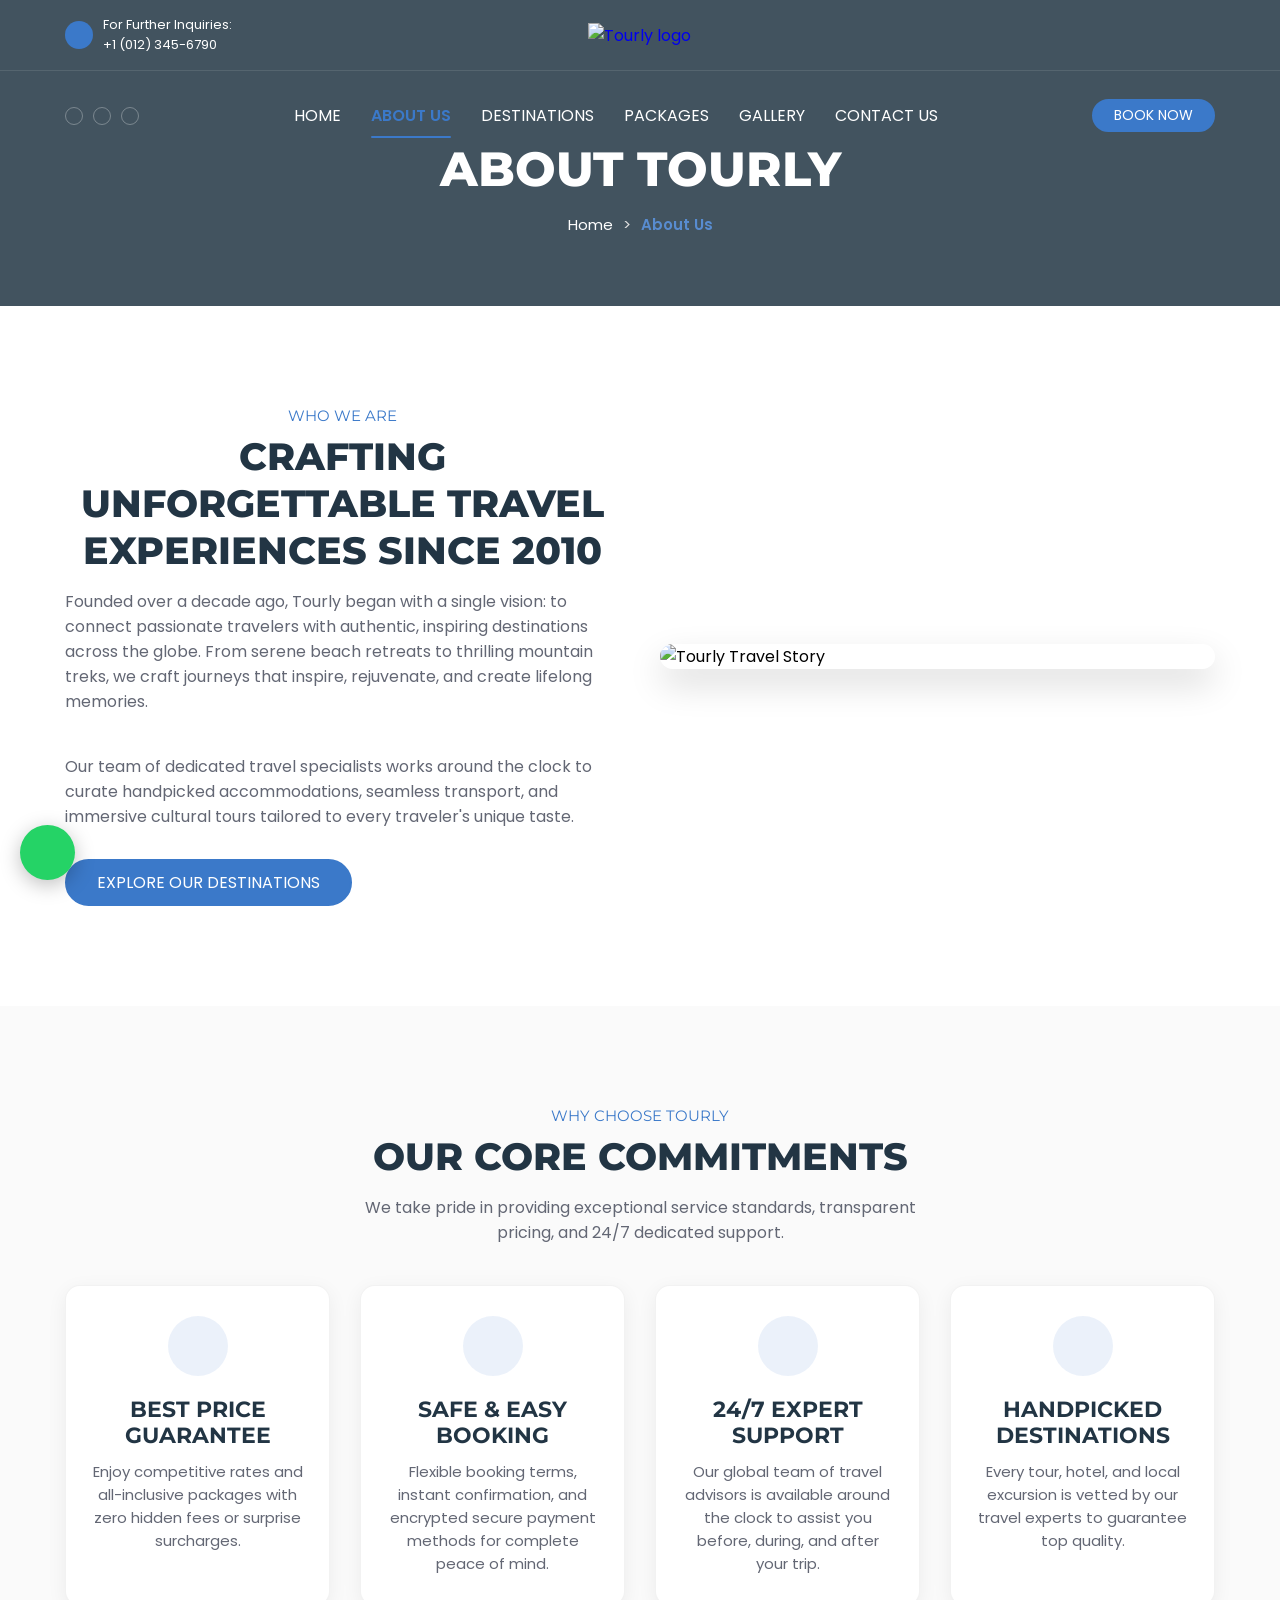
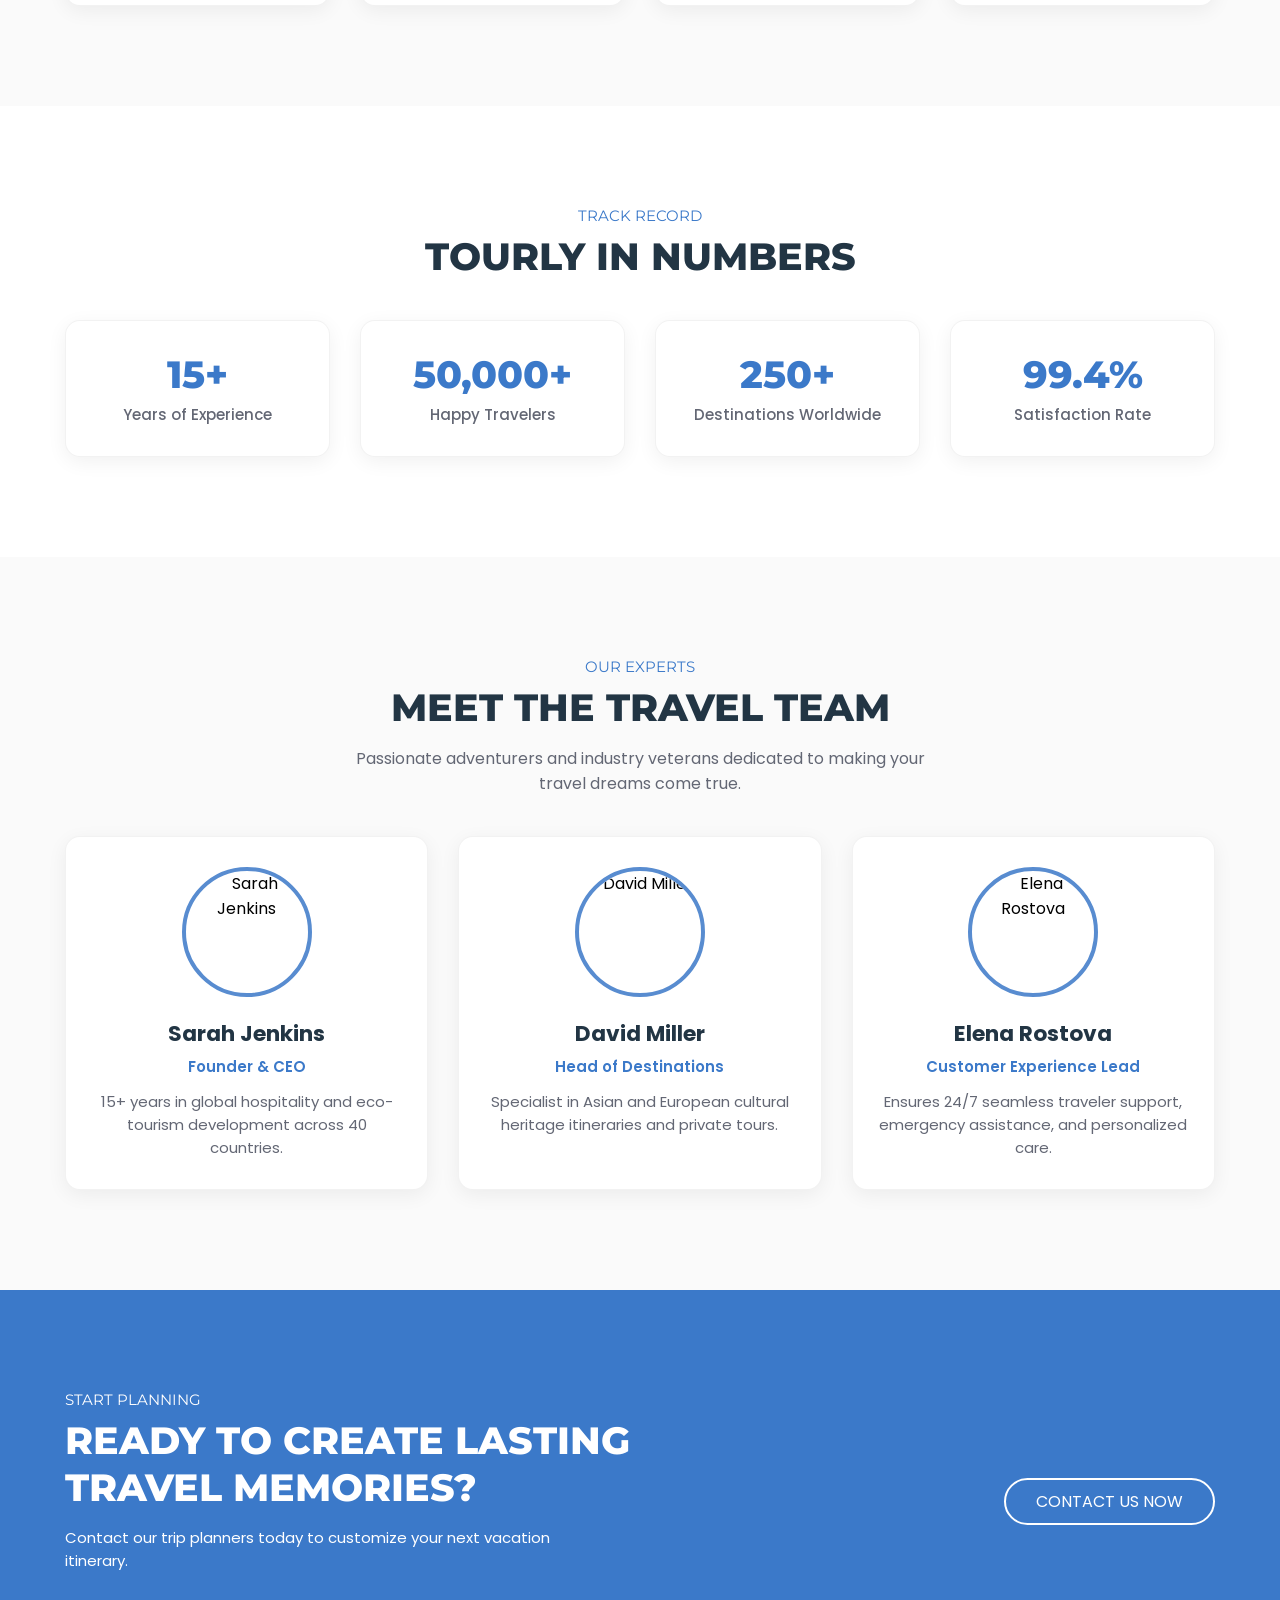
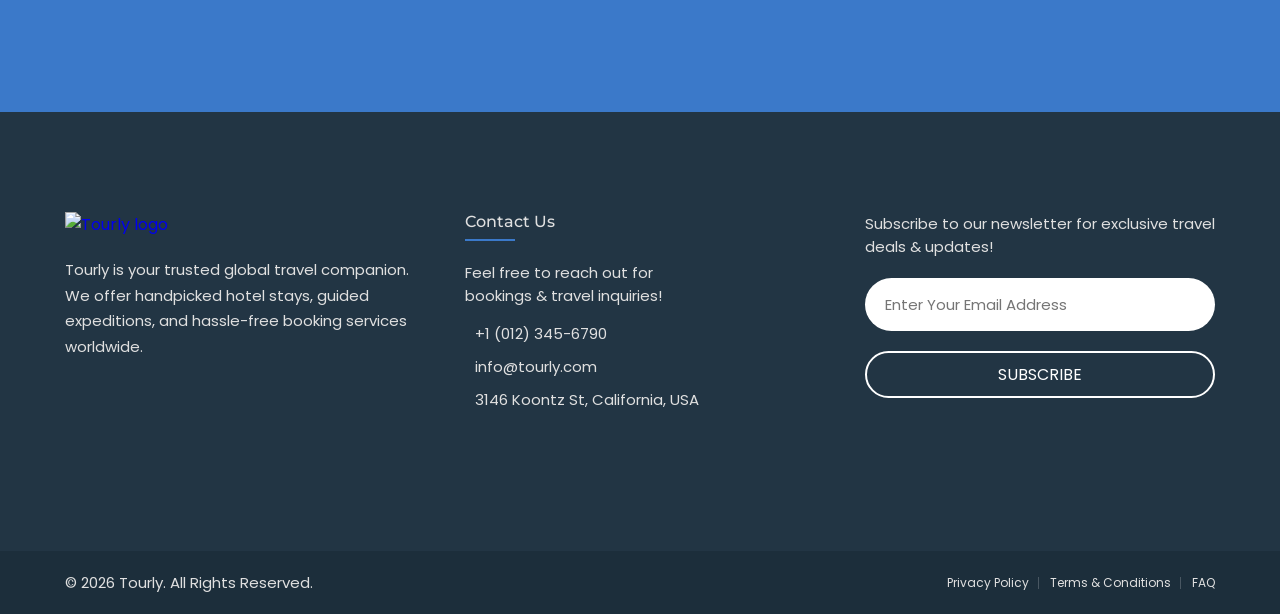
==== about.html @ 23c63a83 "Production ready Tourly web app with Indian spiritual destinations, WhatsApp inquiry routing, and re" ====
<!DOCTYPE html>
<html lang="en">

<head>
  <meta charset="UTF-8">
  <meta http-equiv="X-UA-Compatible" content="IE=edge">
  <meta name="viewport" content="width=device-width, initial-scale=1.0">
  <title>About Us - Tourly Travel Agency</title>
  <meta name="description" content="Learn about Tourly's mission, expert travel planners, and our commitment to creating memorable journey experiences worldwide.">

  <!-- Favicon -->
  <link rel="shortcut icon" href="./favicon.svg" type="image/svg+xml">

  <!-- Custom CSS -->
  <link rel="stylesheet" href="./assets/css/style.css">

  <!-- Google Fonts -->
  <link rel="preconnect" href="https://fonts.googleapis.com">
  <link rel="preconnect" href="https://fonts.gstatic.com" crossorigin>
  <link href="https://fonts.googleapis.com/css2?family=Montserrat:wght@500;600;700;800&family=Poppins:wght@400;500;600;700&display=swap" rel="stylesheet">
</head>

<body id="top">

  <!-- 
    - #HEADER
  -->
  <header class="header active" data-header>

    <div class="overlay" data-overlay></div>

    <div class="header-top">
      <div class="container">

        <a href="tel:+10123456790" class="helpline-box">
          <div class="icon-box">
            <ion-icon name="call-outline"></ion-icon>
          </div>
          <div class="wrapper">
            <p class="helpline-title">For Further Inquiries:</p>
            <p class="helpline-number">+1 (012) 345-6790</p>
          </div>
        </a>

        <a href="index.html" class="logo">
          <img src="./assets/images/logo.svg" alt="Tourly logo">
        </a>

        <div class="header-btn-group">
          <button class="search-btn" aria-label="Search Destinations">
            <ion-icon name="search-outline"></ion-icon>
          </button>

          <button class="nav-open-btn" aria-label="Open Navigation Menu" data-nav-open-btn>
            <ion-icon name="menu-outline"></ion-icon>
          </button>
        </div>

      </div>
    </div>

    <div class="header-bottom">
      <div class="container">

        <ul class="social-list">
          <li>
            <a href="https://facebook.com" target="_blank" rel="noopener" class="social-link" aria-label="Facebook">
              <ion-icon name="logo-facebook"></ion-icon>
            </a>
          </li>
          <li>
            <a href="https://twitter.com" target="_blank" rel="noopener" class="social-link" aria-label="Twitter">
              <ion-icon name="logo-twitter"></ion-icon>
            </a>
          </li>
          <li>
            <a href="https://youtube.com" target="_blank" rel="noopener" class="social-link" aria-label="YouTube">
              <ion-icon name="logo-youtube"></ion-icon>
            </a>
          </li>
        </ul>

        <nav class="navbar" data-navbar>

          <div class="navbar-top">
            <a href="index.html" class="logo">
              <img src="./assets/images/logo-blue.svg" alt="Tourly logo">
            </a>

            <button class="nav-close-btn" aria-label="Close Navigation Menu" data-nav-close-btn>
              <ion-icon name="close-outline"></ion-icon>
            </button>
          </div>

          <ul class="navbar-list">
            <li>
              <a href="index.html" class="navbar-link" data-nav-link>Home</a>
            </li>
            <li>
              <a href="about.html" class="navbar-link active" data-nav-link>About Us</a>
            </li>
            <li>
              <a href="destinations.html" class="navbar-link" data-nav-link>Destinations</a>
            </li>
            <li>
              <a href="packages.html" class="navbar-link" data-nav-link>Packages</a>
            </li>
            <li>
              <a href="gallery.html" class="navbar-link" data-nav-link>Gallery</a>
            </li>
            <li>
              <a href="contact.html" class="navbar-link" data-nav-link>Contact Us</a>
            </li>
          </ul>

        </nav>

        <a href="packages.html" class="btn btn-primary">Book Now</a>

      </div>
    </div>

  </header>

  <main>
    <article>

      <!-- 
        - #PAGE HERO
      -->
      <section class="page-hero">
        <div class="container">
          <h1 class="h1 hero-title">About Tourly</h1>
          <ul class="breadcrumb-list">
            <li><a href="index.html" class="breadcrumb-link">Home</a></li>
            <li>&gt;</li>
            <li class="breadcrumb-item active">About Us</li>
          </ul>
        </div>
      </section>

      <!-- 
        - #OUR STORY & VISION
      -->
      <section class="popular" style="padding-block: var(--section-padding);">
        <div class="container">
          <div style="display: grid; grid-template-columns: repeat(auto-fit, minmax(300px, 1fr)); gap: 40px; align-items: center;">
            <div>
              <p class="section-subtitle">Who We Are</p>
              <h2 class="h2 section-title">Crafting Unforgettable Travel Experiences Since 2010</h2>
              <p class="section-text" style="text-align: left; margin-inline: 0;">
                Founded over a decade ago, Tourly began with a single vision: to connect passionate travelers with authentic, inspiring destinations across the globe. From serene beach retreats to thrilling mountain treks, we craft journeys that inspire, rejuvenate, and create lifelong memories.
              </p>
              <p class="section-text" style="text-align: left; margin-inline: 0; margin-bottom: 30px;">
                Our team of dedicated travel specialists works around the clock to curate handpicked accommodations, seamless transport, and immersive cultural tours tailored to every traveler's unique taste.
              </p>
              <a href="destinations.html" class="btn btn-primary">Explore Our Destinations</a>
            </div>
            <div>
              <figure style="border-radius: var(--radius-25); overflow: hidden; box-shadow: 0 15px 35px hsla(0,0%,0%,0.15);">
                <img src="./assets/images/popular-1.jpg" alt="Tourly Travel Story" style="width:100%; height:100%; object-fit:cover;">
              </figure>
            </div>
          </div>
        </div>
      </section>

      <!-- 
        - #CORE VALUES / WHY CHOOSE US
      -->
      <section style="background: var(--cultured); padding-block: var(--section-padding);">
        <div class="container">
          <p class="section-subtitle" style="text-align: center;">Why Choose Tourly</p>
          <h2 class="h2 section-title" style="text-align: center;">Our Core Commitments</h2>
          <p class="section-text" style="text-align: center;">
            We take pride in providing exceptional service standards, transparent pricing, and 24/7 dedicated support.
          </p>

          <div class="values-grid">

            <div class="value-card">
              <div class="card-icon">
                <ion-icon name="pricetag-outline"></ion-icon>
              </div>
              <h3 class="h3 card-title" style="margin-bottom: 12px;">Best Price Guarantee</h3>
              <p class="card-text">
                Enjoy competitive rates and all-inclusive packages with zero hidden fees or surprise surcharges.
              </p>
            </div>

            <div class="value-card">
              <div class="card-icon">
                <ion-icon name="shield-checkmark-outline"></ion-icon>
              </div>
              <h3 class="h3 card-title" style="margin-bottom: 12px;">Safe & Easy Booking</h3>
              <p class="card-text">
                Flexible booking terms, instant confirmation, and encrypted secure payment methods for complete peace of mind.
              </p>
            </div>

            <div class="value-card">
              <div class="card-icon">
                <ion-icon name="headset-outline"></ion-icon>
              </div>
              <h3 class="h3 card-title" style="margin-bottom: 12px;">24/7 Expert Support</h3>
              <p class="card-text">
                Our global team of travel advisors is available around the clock to assist you before, during, and after your trip.
              </p>
            </div>

            <div class="value-card">
              <div class="card-icon">
                <ion-icon name="compass-outline"></ion-icon>
              </div>
              <h3 class="h3 card-title" style="margin-bottom: 12px;">Handpicked Destinations</h3>
              <p class="card-text">
                Every tour, hotel, and local excursion is vetted by our travel experts to guarantee top quality.
              </p>
            </div>

          </div>
        </div>
      </section>

      <!-- 
        - #STATISTICS
      -->
      <section style="padding-block: var(--section-padding);">
        <div class="container">
          <p class="section-subtitle" style="text-align: center;">Track Record</p>
          <h2 class="h2 section-title" style="text-align: center;">Tourly In Numbers</h2>

          <div class="stats-grid">
            <div class="stat-card">
              <div class="stat-number">15+</div>
              <div class="stat-label">Years of Experience</div>
            </div>

            <div class="stat-card">
              <div class="stat-number">50,000+</div>
              <div class="stat-label">Happy Travelers</div>
            </div>

            <div class="stat-card">
              <div class="stat-number">250+</div>
              <div class="stat-label">Destinations Worldwide</div>
            </div>

            <div class="stat-card">
              <div class="stat-number">99.4%</div>
              <div class="stat-label">Satisfaction Rate</div>
            </div>
          </div>
        </div>
      </section>

      <!-- 
        - #MEET OUR TEAM
      -->
      <section style="background: var(--cultured); padding-block: var(--section-padding);">
        <div class="container">
          <p class="section-subtitle" style="text-align: center;">Our Experts</p>
          <h2 class="h2 section-title" style="text-align: center;">Meet The Travel Team</h2>
          <p class="section-text" style="text-align: center;">
            Passionate adventurers and industry veterans dedicated to making your travel dreams come true.
          </p>

          <div class="team-grid">

            <div class="team-card">
              <img src="./assets/images/popular-2.jpg" alt="Sarah Jenkins" class="team-img">
              <h3 class="team-name">Sarah Jenkins</h3>
              <p class="team-role">Founder & CEO</p>
              <p class="card-text">
                15+ years in global hospitality and eco-tourism development across 40 countries.
              </p>
            </div>

            <div class="team-card">
              <img src="./assets/images/popular-3.jpg" alt="David Miller" class="team-img">
              <h3 class="team-name">David Miller</h3>
              <p class="team-role">Head of Destinations</p>
              <p class="card-text">
                Specialist in Asian and European cultural heritage itineraries and private tours.
              </p>
            </div>

            <div class="team-card">
              <img src="./assets/images/img8.jpg" alt="Elena Rostova" class="team-img">
              <h3 class="team-name">Elena Rostova</h3>
              <p class="team-role">Customer Experience Lead</p>
              <p class="card-text">
                Ensures 24/7 seamless traveler support, emergency assistance, and personalized care.
              </p>
            </div>

          </div>
        </div>
      </section>

      <!-- 
        - #CTA
      -->
      <section class="cta">
        <div class="container">
          <div class="cta-content">
            <p class="section-subtitle">Start Planning</p>
            <h2 class="h2 section-title">Ready To Create Lasting Travel Memories?</h2>
            <p class="section-text">
              Contact our trip planners today to customize your next vacation itinerary.
            </p>
          </div>
          <a href="contact.html" class="btn btn-secondary">Contact Us Now</a>
        </div>
      </section>

    </article>
  </main>

  <!-- 
    - #FOOTER
  -->
  <footer class="footer">
    <div class="footer-top">
      <div class="container">
        <div class="footer-brand">
          <a href="index.html" class="logo">
            <img src="./assets/images/logo.svg" alt="Tourly logo">
          </a>
          <p class="footer-text">
            Tourly is your trusted global travel companion. We offer handpicked hotel stays, guided expeditions, and hassle-free booking services worldwide.
          </p>
        </div>

        <div class="footer-contact">
          <h4 class="contact-title">Contact Us</h4>
          <p class="contact-text">Feel free to reach out for bookings & travel inquiries!</p>
          <ul>
            <li class="contact-item">
              <ion-icon name="call-outline"></ion-icon>
              <a href="tel:+10123456790" class="contact-link">+1 (012) 345-6790</a>
            </li>
            <li class="contact-item">
              <ion-icon name="mail-outline"></ion-icon>
              <a href="mailto:info@tourly.com" class="contact-link">info@tourly.com</a>
            </li>
            <li class="contact-item">
              <ion-icon name="location-outline"></ion-icon>
              <address>3146 Koontz St, California, USA</address>
            </li>
          </ul>
        </div>

        <div class="footer-form">
          <p class="form-text">Subscribe to our newsletter for exclusive travel deals & updates!</p>
          <form action="#" class="form-wrapper">
            <input type="email" name="email" class="input-field" placeholder="Enter Your Email Address" required>
            <button type="submit" class="btn btn-secondary">Subscribe</button>
          </form>
        </div>
      </div>
    </div>

    <div class="footer-bottom">
      <div class="container">
        <p class="copyright">
          &copy; 2026 <a href="index.html">Tourly</a>. All Rights Reserved.
        </p>
        <ul class="footer-bottom-list">
          <li><a href="#" class="footer-bottom-link">Privacy Policy</a></li>
          <li><a href="#" class="footer-bottom-link">Terms & Conditions</a></li>
          <li><a href="contact.html" class="footer-bottom-link">FAQ</a></li>
        </ul>
      </div>
    </div>
  </footer>

  <!-- Search Modal -->
  <div class="search-modal" data-search-modal>
    <div class="search-modal-box">
      <span class="search-modal-close" data-search-close>&times;</span>
      <h3 class="h3" style="color: var(--gunmetal);">Search Destinations & Packages</h3>
      <form action="destinations.html" class="search-modal-form">
        <input type="text" placeholder="Search by city, country, or attraction..." required>
        <button type="submit" class="btn btn-primary">Search</button>
      </form>
    </div>
  </div>

  <!-- Go To Top Button -->
  <a href="#top" class="go-top" data-go-top aria-label="Go to top">
    <ion-icon name="chevron-up-outline"></ion-icon>
  </a>

  <!-- Floating WhatsApp Button -->
  <a href="https://wa.me/10123456790?text=Hello%20Tourly,%20I%20have%20an%20inquiry!" target="_blank" class="whatsapp-float" aria-label="Chat on WhatsApp">
    <ion-icon name="logo-whatsapp"></ion-icon>
  </a>

  <!-- Custom JS -->
  <script src="./assets/js/script.js"></script>

  <!-- Ionicons -->
  <script type="module" src="https://unpkg.com/ionicons@5.5.2/dist/ionicons/ionicons.esm.js"></script>
  <script nomodule src="https://unpkg.com/ionicons@5.5.2/dist/ionicons/ionicons.js"></script>

</body>

</html>
---- assets/css/style.css ----
/*-----------------------------------*\
 * #style.css
\*-----------------------------------*/

/**
 * copyright 2022 codewithsadee
 */





/*-----------------------------------*\
 * #CUSTOM PROPERTY
\*-----------------------------------*/

:root {

  /**
   * colors
   */

  --united-nations-blue: hsl(214, 56%, 58%);
  --bright-navy-blue: hsl(214, 57%, 51%);
  --spanish-gray: hsl(0, 0%, 60%);
  --black-coral: hsl(225, 8%, 42%);
  --oxford-blue: hsl(208, 97%, 12%);
  --yale-blue: hsl(214, 72%, 33%);
  --blue-ncs: hsl(197, 100%, 36%);
  --gunmetal: hsl(206, 34%, 20%);
  --gainsboro: hsl(0, 0%, 88%);
  --cultured: hsl(0, 0%, 98%);
  --white: hsl(0, 0%, 100%);
  --black: hsl(0, 0%, 0%);
  --onyx: hsl(0, 0%, 25%);
  --jet: hsl(0, 0%, 20%);

  /**
   * typography
   */

  --ff-poppins: "Poppins", sans-serif;
  --ff-montserrat: "Montserrat", sans-serif;

  --fs-1: calc(20px + 3.5vw);
  --fs-2: calc(18px + 1.6vw);
  --fs-3: calc(16px + 0.45vw);
  --fs-4: 15px;
  --fs-5: 14px;
  --fs-6: 13px;
  --fs-7: 12px;
  --fs-8: 11px;

  --fw-500: 500;
  --fw-600: 600;
  --fw-700: 700;
  --fw-800: 800;

  /**
   * transition
   */

  --transition: 0.25s ease-in-out;

  /**
   * spacing
   */

  --section-padding: 60px;

  /**
   * border-radius
   */

  --radius-15: 15px;
  --radius-25: 25px;

}





/*-----------------------------------*\
 * #RESET
\*-----------------------------------*/

*, *::before, *::after {
  margin: 0;
  padding: 0;
  box-sizing: border-box;
}

li { list-style: none; }

a { text-decoration: none; }

a,
img,
span,
input,
label,
button,
ion-icon { display: block; }

input,
button {
  background: none;
  border: none;
  font: inherit;
}

button { cursor: pointer; }

input { width: 100%; }

ion-icon { pointer-events: none; }

html {
  font-family: var(--ff-poppins);
  scroll-behavior: smooth;
}

body { background: var(--white); }





/*-----------------------------------*\
 * #REUSED STYLE
\*-----------------------------------*/

.container { padding-inline: 15px; }

.btn {
  color: var(--white);
  text-transform: uppercase;
  font-size: var(--fs-5);
  border-radius: 100px;
  padding: var(--padding, 10px 22px);
  border: var(--border-width, 2px) solid transparent;
  transition: var(--transition);
  display: inline-flex;
  align-items: center;
  justify-content: center;
  gap: 8px;
  white-space: nowrap;
  text-align: center;
  line-height: 1.2;
}

.btn ion-icon {
  font-size: 1.25em;
  flex-shrink: 0;
}

.btn-primary {
  background: var(--bright-navy-blue);
  border-color: var(--bright-navy-blue);
}

.btn-primary:is(:hover, :focus) {
  background: var(--yale-blue);
  border-color: var(--yale-blue);
}

.btn-secondary { border-color: var(--white); }

.btn-secondary:is(:hover, :focus) { background: hsla(0, 0%, 100%, 0.1); }

.h1,
.h2,
.h3 {
  font-weight: var(--fw-800);
  font-family: var(--ff-montserrat);
  text-transform: uppercase;
}

.h1 {
  color: var(--white);
  font-size: var(--fs-1);
}

.h2,
.h3 { color: var(--gunmetal); }

.h2 { font-size: var(--fs-2); }

.h3 {
  font-size: var(--fs-3);
  font-weight: var(--fw-700);
}

.section-subtitle {
  color: var(--bright-navy-blue);
  font-size: var(--fs-5);
  text-transform: uppercase;
  font-family: var(--ff-montserrat);
  margin-bottom: 8px;
}

.section-title { margin-bottom: 15px; }

.section-text {
  color: var(--black-coral);
  margin-bottom: 30px;
}

.card-text {
  color: var(--black-coral);
  font-size: var(--fs-5);
}





/*-----------------------------------*\
 * #HEADER
\*-----------------------------------*/

.header {
  position: absolute;
  top: 0;
  left: 0;
  width: 100%;
  padding-top: 61px;
  z-index: 4;
}

.header-top {
  position: absolute;
  top: 0;
  left: 0;
  width: 100%;
  transition: var(--transition);
  border-bottom: 1px solid hsla(0, 0%, 100%, 0.1);
  padding-block: 15px;
  z-index: 1;
}

.header.active .header-top {
  position: fixed;
  background: var(--gunmetal);
}

.header-top .container {
  display: grid;
  grid-template-columns: repeat(3, 1fr);
  justify-items: flex-start;
  align-items: center;
}

.helpline-box .wrapper { display: none; }

.helpline-box .icon-box {
  background: var(--bright-navy-blue);
  padding: 6px;
  border-radius: 50%;
  color: var(--white);
}

.helpline-box .icon-box ion-icon { --ionicon-stroke-width: 40px; }

.header-top .logo { margin-inline: auto; }

.header-top .logo img { max-width: 100px; }

.header-btn-group {
  justify-self: flex-end;
  display: flex;
  align-items: center;
  gap: 10px;
  color: var(--white);
}

.search-btn,
.nav-open-btn {
  font-size: 30px;
  color: inherit;
}

.search-btn { font-size: 20px; }

.header-bottom { border-bottom: 1px solid hsla(0, 0%, 100%, 0.1); }

.header-bottom .container {
  display: flex;
  justify-content: space-between;
  align-items: center;
  padding-block: 15px;
}

.social-list {
  display: flex;
  align-items: center;
  gap: 5px;
}

.social-link {
  color: var(--white);
  padding: 8px;
  border: 1px solid hsla(0, 0%, 100%, 0.3);
  border-radius: 50%;
  font-size: 15px;
  transition: var(--transition);
}

.social-link:is(:hover, :focus) { background: hsla(0, 0%, 100%, 0.2); }

.header .btn { --padding: 4px 20px; }

.header .navbar {
  position: fixed;
  top: 0;
  right: -300px;
  width: 100%;
  max-width: 300px;
  height: 100%;
  background: var(--white);
  visibility: hidden;
  pointer-events: none;
  transition: 0.15s ease-in;
  z-index: 3;
}

.navbar.active {
  right: 0;
  visibility: visible;
  pointer-events: all;
  transition: 0.25s ease-out;
}

.navbar-top {
  display: flex;
  justify-content: space-between;
  align-items: center;
  padding: 40px 15px;
}

.navbar-top .logo img { width: 150px; }

.nav-close-btn {
  font-size: 20px;
  color: var(--bright-navy-blue);
}

.nav-close-btn ion-icon { --ionicon-stroke-width: 80px; }

.navbar-list { border-top: 1px solid hsla(0, 0%, 0%, 0.1); }

.navbar-list li { border-bottom: 1px solid hsla(0, 0%, 0%, 0.1); }

.navbar-link {
  padding: 15px 20px;
  color: var(--jet);
  font-weight: var(--fw-500);
  font-size: var(--fs-4);
  transition: var(--transition);
  text-transform: capitalize;
}

.navbar-link:is(:hover, :focus) { color: var(--bright-navy-blue); }

.overlay {
  position: fixed;
  inset: 0;
  background: var(--black);
  opacity: 0;
  pointer-events: none;
  z-index: 2;
  transition: var(--transition);
}

.overlay.active {
  opacity: 0.7;
  pointer-events: all;
}





/*-----------------------------------*\
 * #HERO
\*-----------------------------------*/

.hero {
  background-image: url("../images/hero-banner.jpg");
  background-repeat: no-repeat;
  background-size: cover;
  background-position: center;
  background-color: hsla(0, 0%, 0%, 0.7);
  background-blend-mode: overlay;
  display: grid;
  place-items: center;
  min-height: 600px;
  text-align: center;
  padding-top: 125px;
}

.hero-title { margin-bottom: 20px; }

.hero-text {
  color: var(--white);
  font-size: var(--fs-5);
  margin-bottom: 40px;
}

.btn-group {
  display: flex;
  flex-wrap: wrap;
  justify-content: center;
  align-items: center;
  gap: 10px;
}





/*-----------------------------------*\
 * #TOUR SEARCH
\*-----------------------------------*/

.tour-search {
  background: var(--bright-navy-blue);
  padding-block: var(--section-padding);
}

.tour-search-form .input-label {
  color: var(--white);
  font-size: var(--fs-4);
  margin-left: 20px;
  margin-bottom: 10px;
}

.tour-search-form .input-field {
  background: var(--white);
  padding: 10px 15px;
  font-size: var(--fs-5);
  border-radius: 50px;
}

.tour-search-form .input-field::placeholder { color: var(--spanish-gray); }

.tour-search-form .input-field::-webkit-datetime-edit {
  color: var(--spanish-gray);
  text-transform: uppercase;
}

.tour-search-form .input-wrapper { margin-bottom: 15px; }

.tour-search .btn {
  width: 100%;
  --border-width: 1px;
  font-weight: var(--fw-600);
  margin-top: 25px;
  height: 50px;
  white-space: nowrap;
}





/*-----------------------------------*\
 * #POPULAR
\*-----------------------------------*/

.popular { padding-block: var(--section-padding); }

.popular-list,
.popular-list > li:not(:last-child) { margin-bottom: 30px; }

.popular-card {
  position: relative;
  overflow: hidden;
  border-radius: var(--radius-25);
  height: 430px;
}

.popular-card .card-img { height: 100%; }

.popular-card .card-img img {
  width: 100%;
  height: 100%;
  object-fit: cover;
}

.popular-card .card-content {
  position: absolute;
  bottom: 20px;
  left: 20px;
  right: 20px;
  background: var(--white);
  border-radius: var(--radius-25);
  padding: 20px;
}


.popular-card .card-rating {
  background: var(--bright-navy-blue);
  color: var(--white);
  position: absolute;
  top: 0;
  right: 25px;
  display: flex;
  align-items: center;
  gap: 1px;
  transform: translateY(-50%);
  padding: 6px 10px;
  border-radius: 20px;
  font-size: 14px;
}

.popular-card .card-subtitle {
  color: var(--blue-ncs);
  font-size: var(--fs-6);
  text-transform: uppercase;
  margin-bottom: 8px;
}

.popular-card .card-title { margin-bottom: 5px; }

.popular-card :is(.card-subtitle, .card-title) > a { color: inherit; }

.popular .btn { margin-inline: auto; }





/*-----------------------------------*\
 * #PACKAGE
\*-----------------------------------*/

.package { padding-block: var(--section-padding); }

.package-list { margin-bottom: 40px; }

.package-list > li:not(:last-child) { margin-bottom: 30px; }

.package-card {
  background: var(--cultured);
  overflow: hidden;
  border-radius: 15px;
}

.package-card .card-banner { height: 250px; }

.package-card .card-banner img {
  width: 100%;
  height: 100%;
  object-fit: cover;
}

.package-card .card-content { padding: 30px 20px; }

.package-card .card-title { margin-bottom: 15px; }

.package-card .card-text {
  line-height: 1.6;
  margin-bottom: 20px;
}

.card-meta-list {
  background: var(--white);
  max-width: max-content;
  display: flex;
  flex-wrap: wrap;
  justify-content: center;
  align-items: center;
  padding: 8px;
  box-shadow: 0 0 5px hsla(0, 0%, 0%, 0.15);
  border-radius: 50px;
}

.card-meta-item { position: relative; }

.card-meta-item:not(:last-child)::after {
  content: "";
  position: absolute;
  top: 4px;
  right: -1px;
  bottom: 4px;
  width: 1px;
  background: hsla(0, 0%, 0%, 0.3);
}

.meta-box {
  display: flex;
  justify-content: center;
  align-items: center;
  gap: 5px;
  padding-inline: 9px;
  color: var(--black-coral);
  font-size: var(--fs-8);
}

.meta-box > ion-icon {
  color: var(--bright-navy-blue);
  font-size: 13px;
}

.package-card .card-price {
  background: var(--united-nations-blue);
  color: var(--white);
  padding: 25px 20px;
  text-align: center;
}

.package-card .card-price .wrapper {
  display: flex;
  flex-wrap: wrap;
  justify-content: center;
  align-items: center;
  gap: 5px 15px;
  margin-bottom: 10px;
}

.package-card .card-price .reviews { font-size: var(--fs-5); }

.package-card .card-rating {
  display: flex;
  justify-content: center;
  align-items: center;
  gap: 1px;
  font-size: 14px;
}

.package-card .card-rating ion-icon:last-child { color: hsl(0, 0%, 80%); }

.package-card .price {
  font-size: var(--fs-2);
  font-family: var(--ff-montserrat);
  font-weight: var(--fw-800);
  margin-bottom: 20px;
}

.package-card .price span {
  font-size: var(--fs-7);
  font-weight: initial;
}

.package .btn { margin-inline: auto; }





/*-----------------------------------*\
 * #GALLERY
\*-----------------------------------*/

.gallery { padding-block: var(--section-padding); }

.gallery-list {
  display: grid;
  grid-template-columns: 1fr 1fr;
  gap: 10px;
}

.gallery-image {
  width: 100%;
  height: 100%;
  border-radius: var(--radius-15);
  overflow: hidden;
}

.gallery-item:nth-child(3) { grid-area: 1 / 2 / 3 / 3; }

.gallery-image img {
  width: 100%;
  height: 100%;
  object-fit: cover;
}





/*-----------------------------------*\
 * #CTA
\*-----------------------------------*/

.cta {
  background: var(--bright-navy-blue);
  padding-block: var(--section-padding);
}

.cta :is(.section-subtitle, .section-title, .section-text) { color: var(--white); }

.cta .section-text { font-size: var(--fs-5); }





/*-----------------------------------*\
 * #FOOTER
\*-----------------------------------*/

.footer-top {
  background: var(--gunmetal);
  padding-block: var(--section-padding);
  color: var(--gainsboro);
}

.footer-brand { margin-bottom: 30px; }

.footer-brand img { width: 180px; }

.footer-brand .logo { margin-bottom: 20px; }

.footer-text {
  font-size: var(--fs-5);
  line-height: 1.7;
}

.footer-contact { margin-bottom: 30px; }

.contact-title {
  position: relative;
  font-family: var(--ff-montserrat);
  font-weight: var(--fw-500);
  margin-bottom: 30px;
}

.contact-title::after {
  content: "";
  position: absolute;
  bottom: -10px;
  left: 0;
  width: 50px;
  height: 2px;
  background: var(--bright-navy-blue);
}

.contact-text {
  font-size: var(--fs-5);
  margin-bottom: 15px;
  max-width: 200px;
}

.contact-item {
  display: flex;
  justify-content: flex-start;
  align-items: center;
  gap: 10px;
  margin-bottom: 10px;
}

.contact-item ion-icon { --ionicon-stroke-width: 40px; }

.contact-link,
address {
  font-style: normal;
  color: var(--gainsboro);
  font-size: var(--fs-5);
}

.contact-link:is(:hover, :focus) { color: var(--white); }

.form-text {
  font-size: var(--fs-5);
  margin-bottom: 20px;
}

.footer-form .input-field {
  background: var(--white);
  font-size: var(--fs-5);
  padding: 15px 20px;
  border-radius: 100px;
  margin-bottom: 10px;
}

.footer-form .btn { width: 100%; }

.footer-bottom {
  --gunmetal: hsl(205, 36%, 17%);
  background: var(--gunmetal);
  padding-block: 20px;
  text-align: center;
}

.copyright {
  color: var(--gainsboro);
  font-size: var(--fs-5);
  margin-bottom: 10px;
}

.copyright a {
  color: inherit;
  display: inline-block;
}

.copyright a:is(:hover, :focus) { color: var(--white); }

.footer-bottom-list {
  display: flex;
  align-items: center;
  justify-content: center;
  gap: 21px;
}

.footer-bottom-list > li { position: relative; }

.footer-bottom-list > li:not(:last-child)::after {
  content: "";
  position: absolute;
  top: 3px;
  right: -10px;
  bottom: 3px;
  width: 1px;
  background: hsla(0, 0%, 100%, 0.2);
}

.footer-bottom-link {
  color: var(--gainsboro);
  font-size: var(--fs-7);
  transition: var(--transition);
}

.footer-bottom-link:is(:hover, :focus) { color: var(--white); }





/*-----------------------------------*\
 * #GO TO TOP
\*-----------------------------------*/

.go-top {
  position: fixed;
  bottom: 15px;
  right: 15px;
  width: 35px;
  height: 35px;
  background: var(--bright-navy-blue);
  color: var(--white);
  display: grid;
  place-items: center;
  font-size: 18px;
  border-radius: 6px;
  box-shadow: 0 1px 3px hsla(0, 0%, 0%, 0.5);
  opacity: 0;
  transform: translateY(10px);
  visibility: hidden;
  transition: var(--transition);
}

.go-top.active {
  opacity: 0.8;
  transform: translateY(0);
  visibility: visible;
}

.go-top:is(:hover, :focus) { opacity: 1; }





/*-----------------------------------*\
 * #MEDIA QUERIES
\*-----------------------------------*/

/**
 * responsive for larger than 580px screen
 */

@media (min-width: 580px) {

  /**
   * REUSED STYLE
   */

  .container {
    max-width: 580px;
    margin-inline: auto;
  }

  .btn {
    --fs-5: 16px;
    --padding: 12px 30px;
  }

  section:not(.cta) :is(.section-subtitle, .section-title, .section-text) {
    text-align: center;
  }

  .section-text { margin-bottom: 40px; }

  .card-text { --fs-5: 15px; }



  /**
   * HEADER
   */

  .header { padding-top: 83px; }

  .helpline-box .icon-box { padding: 14px; }

  .header-top .logo img { max-width: unset; }

  .search-btn { font-size: 30px; }

  .nav-open-btn { font-size: 40px; }

  .header .btn {
    --fs-5: 14px;
    --padding: 6px 20px;
  }



  /**
   * HERO
   */

  .hero {
    min-height: 800px;
    padding-top: 85px;
  }

  .hero-text { --fs-5: 15px; }

  .btn-group { gap: 20px; }



  /**
   * TOUR SEARCH
   */

  .tour-search-form {
    display: grid;
    grid-template-columns: 1fr 1fr;
    align-items: flex-end;
    gap: 15px;
  }

  .tour-search-form .input-wrapper { margin-bottom: 0; }

  .tour-search-form .input-field { padding: 16px 20px; }

  .tour-search .btn {
    grid-column: span 2;
    margin-top: 20px;
  }



  /**
   * POPULAR
   */

  .popular-card .card-content { right: auto; }



  /**
   * FOOTER
   */

  .footer .container {
    display: grid;
    grid-template-columns: 1fr 1fr;
    gap: 30px;
  }

  .footer-form { grid-column: span 2; }

  .footer-bottom { text-align: left; }

  .copyright { margin-bottom: 0; }

  .footer-bottom-list { justify-content: flex-end; }

}





/**
 * responsive for larger than 768px screen
 */

@media (min-width: 768px) {

  /**
   * CUSTOM PROPERTY
   */

  :root {

    /**
     * typography
     */

    --fs-5: 15px;

  }



  /**
   * REUSED STYLE
   */

  .container { max-width: 800px; }

  .section-text {
    max-width: 60ch;
    margin-inline: auto;
  }



  /**
   * HEADER
   */

  .helpline-box {
    display: flex;
    justify-content: flex-start;
    align-items: center;
    gap: 10px;
  }

  .helpline-box .wrapper {
    display: block;
    color: var(--white);
    font-size: var(--fs-6);
  }

  .social-list { gap: 10px; }



  /**
   * POPULAR
   */

  .popular-list {
    display: grid;
    grid-template-columns: 1fr 1fr;
    gap: 30px;
    margin-bottom: 50px;
  }

  .popular-list > li:not(:last-child) { margin-bottom: 0; }

  .popular-card .card-content { right: 20px; }



  /**
   * PACKAGE
   */

  .package-list { margin-bottom: 50px; }

  .package-list > li:not(:last-child) { margin-bottom: 40px; }

  .package-card {
    display: grid;
    grid-template-columns: 1.3fr 1.5fr 1fr;
  }

  .package-card .card-banner { height: 100%; }

  .package-card .card-content { padding: 40px; }

  .package-card .card-price {
    display: grid;
    place-content: center;
  }

  .package-card .card-price .wrapper { margin-bottom: 15px; }



  /**
   * GALLERY
   */

  .gallery { padding-bottom: calc(var(--section-padding * 2)); }

  .gallery-list {
    grid-template-columns: repeat(3, 1fr);
    gap: 20px;
  }

  .gallery-image { border-radius: var(--radius-25); }



  /**
   * CTA
   */

  .cta .container {
    display: flex;
    justify-content: space-between;
    align-items: center;
  }

  .cta-content { width: calc(100% - 225px); }

  .cta .section-text { margin-inline: 0; }



  /**
   * FOOTER
   */

  .form-wrapper {
    display: flex;
    justify-content: flex-start;
    align-items: center;
    gap: 20px;
  }

  .footer-form .input-field { margin-bottom: 0; }

  .footer-form .btn { width: max-content; }

}





/**
 * responsive for larger than 992px screen
 */

@media (min-width: 992px) {

  /**
   * REUSED STYLE
   */

  .container { max-width: 1050px; }



  /**
   * HEADER
   */

  .header.active .header-top {
    position: unset;
    background: unset;
  }

  .nav-open-btn,
  .navbar-top { display: none; }

  .header-bottom { border-bottom: none; }

  .header.active .header-bottom {
    position: fixed;
    top: 0;
    left: 0;
    width: 100%;
    background: var(--white);
    color: var(--onyx);
    box-shadow: 0 2px 5px hsla(0, 0%, 0%, 0.08);
    transition: var(--transition);
  }

  .header-bottom .container { padding-block: 0; }

  .header .navbar { all: unset; }

  .navbar-list {
    border-top: none;
    display: flex;
    justify-content: center;
    align-items: center;
  }

  .navbar-list li { border-bottom: none; }

  .navbar-link {
    color: var(--white);
    --fs-4: 16px;
    font-weight: unset;
    text-transform: uppercase;
    padding: 20px 15px;
  }

  .header.active .navbar-link { color: var(--onyx); }

  .header.active .navbar-link:is(:hover, :focus) { color: var(--bright-navy-blue); }

  .header.active .social-link {
    color: var(--onyx);
    border-color: hsla(0, 0%, 0%, 0.15);
  }

  .overlay { display: none; }



  /**
   * HERO
   */

  .hero .container { max-width: 740px; }



  /**
   * TOUR SEARCH
   */

  .tour-search-form {
    grid-template-columns: repeat(4, 1fr) auto;
    align-items: flex-end;
  }

  .tour-search .btn {
    --padding: 0 28px;
    grid-column: unset;
    margin-top: 0;
    height: 52px;
    white-space: nowrap;
  }



  /**
   * POPULAR
   */

  .popular-list { grid-template-columns: repeat(3, 1fr); }



  /**
   * PACKAGE
   */

  .meta-box { --fs-8: 13px; }

  .meta-box > ion-icon { font-size: 15px; }



  /**
   * CTA 
   */

  .cta .section-title { max-width: 25ch; }



  /**
   * FOOTER
   */

  .footer-top .container {
    grid-template-columns: repeat(3, 1fr);
    gap: 50px;
  }

  .footer-form { grid-column: unset; }

  .form-wrapper { flex-direction: column; }

  .footer-form .btn { width: 100%; }

}





/**
 * responsive for larger than 1200px screen
 */

@media (min-width: 1200px) {

  /**
   * CUSTOM PROPERTY
   */

  :root {

    /**
     * spacing
     */

    --section-padding: 100px;

  }



  /**
   * REUSED STYLE
   */

  .container { max-width: 1180px; }

}

/*-----------------------------------*\
 * #INNER PAGES & UI EXTENSIONS
\*-----------------------------------*/

.navbar-link.active {
  color: var(--bright-navy-blue) !important;
  font-weight: var(--fw-600);
  position: relative;
}

.navbar-link.active::after {
  content: "";
  position: absolute;
  bottom: 10px;
  left: 15px;
  right: 15px;
  height: 2px;
  background: var(--bright-navy-blue);
  border-radius: 2px;
}

/* Page Hero Banner for Inner Pages */
.page-hero {
  background-image: url("../images/hero-banner.jpg");
  background-repeat: no-repeat;
  background-size: cover;
  background-position: center;
  background-color: hsla(206, 34%, 20%, 0.85);
  background-blend-mode: overlay;
  text-align: center;
  padding-top: 140px;
  padding-bottom: 70px;
  color: var(--white);
}

.page-hero .hero-title {
  font-size: clamp(28px, 4vw, 48px);
  margin-bottom: 15px;
}

.breadcrumb-list {
  display: flex;
  justify-content: center;
  align-items: center;
  gap: 10px;
  font-size: var(--fs-5);
  color: var(--gainsboro);
}

.breadcrumb-link {
  color: var(--white);
  transition: var(--transition);
}

.breadcrumb-link:hover {
  color: var(--united-nations-blue);
}

.breadcrumb-item.active {
  color: var(--united-nations-blue);
  font-weight: var(--fw-600);
}

/* Filter Tab Buttons */
.filter-btn-group {
  display: flex;
  flex-wrap: wrap;
  justify-content: center;
  gap: 12px;
  margin-bottom: 40px;
}

.filter-btn {
  padding: 10px 24px;
  border-radius: 50px;
  background: var(--cultured);
  color: var(--onyx);
  font-weight: var(--fw-600);
  font-size: var(--fs-5);
  border: 1px solid var(--gainsboro);
  transition: var(--transition);
  cursor: pointer;
}

.filter-btn:hover,
.filter-btn.active {
  background: var(--bright-navy-blue);
  color: var(--white);
  border-color: var(--bright-navy-blue);
  box-shadow: 0 4px 12px hsla(214, 57%, 51%, 0.3);
}

/* Feature & Values Grid */
.values-grid,
.stats-grid,
.team-grid {
  display: grid;
  grid-template-columns: repeat(auto-fit, minmax(260px, 1fr));
  gap: 30px;
  margin-top: 40px;
}

.value-card,
.stat-card,
.team-card {
  background: var(--white);
  padding: 30px 24px;
  border-radius: var(--radius-15);
  box-shadow: 0 5px 20px hsla(0, 0%, 0%, 0.06);
  transition: var(--transition);
  text-align: center;
  border: 1px solid hsla(0, 0%, 0%, 0.05);
}

.value-card:hover,
.stat-card:hover,
.team-card:hover {
  transform: translateY(-8px);
  box-shadow: 0 12px 30px hsla(0, 0%, 0%, 0.12);
}

.value-card .card-icon,
.stat-card .card-icon {
  width: 60px;
  height: 60px;
  background: hsla(214, 57%, 51%, 0.1);
  color: var(--bright-navy-blue);
  font-size: 30px;
  display: grid;
  place-items: center;
  border-radius: 50%;
  margin-inline: auto;
  margin-bottom: 20px;
}

.stat-card .stat-number {
  font-size: 38px;
  font-family: var(--ff-montserrat);
  font-weight: var(--fw-800);
  color: var(--bright-navy-blue);
  margin-bottom: 5px;
}

.stat-card .stat-label {
  color: var(--black-coral);
  font-weight: var(--fw-500);
  font-size: var(--fs-4);
}

.team-card .team-img {
  width: 130px;
  height: 130px;
  border-radius: 50%;
  object-fit: cover;
  margin-inline: auto;
  margin-bottom: 20px;
  border: 4px solid var(--united-nations-blue);
}

.team-card .team-name {
  font-size: var(--fs-3);
  color: var(--gunmetal);
  margin-bottom: 5px;
}

.team-card .team-role {
  color: var(--bright-navy-blue);
  font-size: var(--fs-5);
  font-weight: var(--fw-600);
  margin-bottom: 12px;
}

/* Contact Page Layout */
.contact-wrapper {
  display: grid;
  grid-template-columns: 1fr;
  gap: 40px;
  margin-top: 40px;
}

@media (min-width: 992px) {
  .contact-wrapper {
    grid-template-columns: 1fr 1.5fr;
  }
}

.contact-info-card {
  background: var(--gunmetal);
  color: var(--white);
  padding: 40px 30px;
  border-radius: var(--radius-25);
  box-shadow: 0 10px 30px hsla(0, 0%, 0%, 0.15);
}

.contact-info-card .info-title {
  color: var(--white);
  font-size: 24px;
  margin-bottom: 15px;
  font-family: var(--ff-montserrat);
}

.contact-info-card .info-text {
  color: var(--gainsboro);
  margin-bottom: 30px;
  line-height: 1.6;
}

.contact-info-list {
  display: flex;
  flex-direction: column;
  gap: 25px;
}

.contact-info-item {
  display: flex;
  align-items: flex-start;
  gap: 15px;
}

.contact-info-item .item-icon {
  background: var(--bright-navy-blue);
  color: var(--white);
  font-size: 20px;
  padding: 12px;
  border-radius: 50%;
  flex-shrink: 0;
}

.contact-info-item .item-title {
  color: var(--white);
  font-weight: var(--fw-600);
  margin-bottom: 3px;
}

.contact-info-item .item-value {
  color: var(--gainsboro);
  font-size: var(--fs-5);
}

.contact-form-box {
  background: var(--white);
  padding: 40px 30px;
  border-radius: var(--radius-25);
  box-shadow: 0 10px 30px hsla(0, 0%, 0%, 0.08);
  border: 1px solid hsla(0, 0%, 0%, 0.05);
}

.form-grid {
  display: grid;
  grid-template-columns: 1fr;
  gap: 20px;
}

@media (min-width: 580px) {
  .form-grid {
    grid-template-columns: 1fr 1fr;
  }
  .form-grid .full-width {
    grid-column: span 2;
  }
}

.contact-form-box .input-label {
  display: block;
  font-weight: var(--fw-600);
  color: var(--gunmetal);
  margin-bottom: 8px;
  font-size: var(--fs-5);
}

.contact-form-box .input-field,
.contact-form-box textarea {
  width: 100%;
  padding: 14px 20px;
  background: var(--cultured);
  border: 1px solid var(--gainsboro);
  border-radius: var(--radius-15);
  font-family: inherit;
  font-size: var(--fs-5);
  color: var(--onyx);
  transition: var(--transition);
}

.contact-form-box textarea {
  resize: vertical;
  min-height: 140px;
}

.contact-form-box .input-field:focus,
.contact-form-box textarea:focus {
  outline: none;
  background: var(--white);
  border-color: var(--bright-navy-blue);
  box-shadow: 0 0 0 3px hsla(214, 57%, 51%, 0.15);
}

/* FAQ Accordion */
.faq-section {
  padding-block: var(--section-padding);
  background: var(--cultured);
}

.faq-list {
  max-width: 800px;
  margin-inline: auto;
  margin-top: 40px;
  display: flex;
  flex-direction: column;
  gap: 15px;
}

.faq-item {
  background: var(--white);
  border-radius: var(--radius-15);
  overflow: hidden;
  box-shadow: 0 2px 10px hsla(0, 0%, 0%, 0.04);
  border: 1px solid hsla(0, 0%, 0%, 0.05);
}

.faq-title {
  padding: 20px 25px;
  display: flex;
  justify-content: space-between;
  align-items: center;
  font-family: var(--ff-montserrat);
  font-weight: var(--fw-700);
  color: var(--gunmetal);
  cursor: pointer;
  user-select: none;
  font-size: 16px;
}

.faq-title ion-icon {
  font-size: 20px;
  color: var(--bright-navy-blue);
  transition: var(--transition);
}

.faq-item.active .faq-title ion-icon {
  transform: rotate(180deg);
}

.faq-content {
  padding: 0 25px 20px;
  color: var(--black-coral);
  font-size: var(--fs-5);
  line-height: 1.7;
  display: none;
}

.faq-item.active .faq-content {
  display: block;
}

/* Modal Search Overlay */
.search-modal {
  position: fixed;
  inset: 0;
  background: hsla(206, 34%, 20%, 0.9);
  backdrop-filter: blur(8px);
  z-index: 10;
  display: grid;
  place-items: center;
  opacity: 0;
  pointer-events: none;
  transition: var(--transition);
}

.search-modal.active {
  opacity: 1;
  pointer-events: all;
}

.search-modal-box {
  width: 90%;
  max-width: 600px;
  background: var(--white);
  padding: 35px 30px;
  border-radius: var(--radius-25);
  position: relative;
  box-shadow: 0 20px 50px hsla(0, 0%, 0%, 0.25);
}

.search-modal-close {
  position: absolute;
  top: 15px;
  right: 15px;
  font-size: 28px;
  color: var(--black-coral);
  cursor: pointer;
}

.search-modal-form {
  display: flex;
  gap: 10px;
  margin-top: 15px;
}

.search-modal-form input {
  flex: 1;
  padding: 14px 20px;
  background: var(--cultured);
  border: 1px solid var(--gainsboro);
  border-radius: 50px;
  font-size: 16px;
}

/* Gallery Lightbox */
.lightbox-modal {
  position: fixed;
  inset: 0;
  background: hsla(0, 0%, 0%, 0.92);
  z-index: 100;
  display: grid;
  place-items: center;
  padding: 20px;
  opacity: 0;
  pointer-events: none;
  transition: var(--transition);
}

.lightbox-modal.active {
  opacity: 1;
  pointer-events: all;
}

.lightbox-content {
  position: relative;
  max-width: 900px;
  max-height: 85vh;
}

.lightbox-content img {
  max-width: 100%;
  max-height: 80vh;
  border-radius: 12px;
  object-fit: contain;
}

.lightbox-close {
  position: absolute;
  top: -40px;
  right: 0;
  color: var(--white);
  font-size: 32px;
  cursor: pointer;
}

.lightbox-caption {
  color: var(--white);
  text-align: center;
  margin-top: 12px;
  font-size: var(--fs-4);
  font-family: var(--ff-montserrat);
}

/* Enhanced Hover Effects on Cards */
.popular-card,
.package-card,
.gallery-image {
  transition: var(--transition);
}

.popular-card:hover {
  transform: translateY(-6px);
  box-shadow: 0 15px 30px hsla(0, 0%, 0%, 0.15);
}

.popular-card .card-img img,
.package-card .card-banner img,
.gallery-image img {
  transition: transform 0.4s ease;
}

.popular-card:hover .card-img img,
.package-card:hover .card-banner img,
.gallery-image:hover img {
  transform: scale(1.08);
}

/*-----------------------------------*\
 * #DETAIL PAGES (PACKAGES & DESTINATIONS)
\*-----------------------------------*/

.detail-layout {
  display: grid;
  grid-template-columns: 1fr;
  gap: 40px;
  margin-top: 40px;
}

@media (min-width: 992px) {
  .detail-layout {
    grid-template-columns: 2.2fr 1fr;
    align-items: start;
  }
}

/* Detail Banner Header */
.detail-banner {
  position: relative;
  border-radius: var(--radius-25);
  overflow: hidden;
  height: 400px;
  margin-bottom: 30px;
  box-shadow: 0 10px 30px hsla(0, 0%, 0%, 0.15);
}

.detail-banner img {
  width: 100%;
  height: 100%;
  object-fit: cover;
}

.detail-banner-overlay {
  position: absolute;
  inset: 0;
  background: linear-gradient(to top, hsla(206, 34%, 15%, 0.85) 0%, hsla(0, 0%, 0%, 0.1) 60%);
  display: flex;
  flex-direction: column;
  justify-content: flex-end;
  padding: 30px;
  color: var(--white);
}

.detail-title {
  font-size: clamp(24px, 3.5vw, 40px);
  color: var(--white);
  margin-bottom: 10px;
  font-family: var(--ff-montserrat);
}

.detail-meta-tags {
  display: flex;
  flex-wrap: wrap;
  gap: 15px;
  align-items: center;
}

.meta-tag-pill {
  display: inline-flex;
  align-items: center;
  gap: 6px;
  background: hsla(0, 0%, 100%, 0.2);
  backdrop-filter: blur(10px);
  padding: 6px 16px;
  border-radius: 50px;
  font-size: var(--fs-5);
  color: var(--white);
}

/* Sticky Nav Anchor Tabs */
.detail-tabs {
  display: flex;
  gap: 10px;
  overflow-x: auto;
  border-bottom: 2px solid var(--gainsboro);
  padding-bottom: 10px;
  margin-bottom: 35px;
  scrollbar-width: thin;
}

.detail-tab-btn {
  padding: 10px 20px;
  font-family: var(--ff-montserrat);
  font-weight: var(--fw-600);
  color: var(--black-coral);
  white-space: nowrap;
  border-radius: 8px;
  transition: var(--transition);
  cursor: pointer;
}

.detail-tab-btn:hover,
.detail-tab-btn.active {
  background: var(--bright-navy-blue);
  color: var(--white);
}

/* Detail Section Block */
.detail-section-block {
  margin-bottom: 45px;
}

.detail-section-title {
  font-size: 22px;
  color: var(--gunmetal);
  margin-bottom: 20px;
  padding-bottom: 10px;
  border-bottom: 2px solid var(--bright-navy-blue);
  display: inline-block;
}

/* Itinerary Timeline */
.itinerary-timeline {
  display: flex;
  flex-direction: column;
  gap: 20px;
  position: relative;
  padding-left: 20px;
  border-left: 3px solid var(--united-nations-blue);
}

.itinerary-day-card {
  position: relative;
  background: var(--cultured);
  border-radius: var(--radius-15);
  padding: 24px;
  border: 1px solid var(--gainsboro);
}

.itinerary-day-card::before {
  content: "";
  position: absolute;
  top: 28px;
  left: -32px;
  width: 18px;
  height: 18px;
  border-radius: 50%;
  background: var(--bright-navy-blue);
  border: 4px solid var(--white);
  box-shadow: 0 0 0 2px var(--united-nations-blue);
}

.day-badge {
  display: inline-block;
  background: var(--bright-navy-blue);
  color: var(--white);
  font-weight: var(--fw-700);
  font-size: var(--fs-6);
  padding: 4px 12px;
  border-radius: 50px;
  margin-bottom: 8px;
  text-transform: uppercase;
}

.day-title {
  font-size: 18px;
  color: var(--gunmetal);
  margin-bottom: 10px;
  font-family: var(--ff-montserrat);
}

.day-description {
  color: var(--black-coral);
  font-size: var(--fs-5);
  line-height: 1.7;
}

.day-highlights {
  display: flex;
  flex-wrap: wrap;
  gap: 8px;
  margin-top: 12px;
}

.highlight-chip {
  background: var(--white);
  border: 1px solid var(--gainsboro);
  padding: 4px 12px;
  border-radius: 50px;
  font-size: var(--fs-7);
  color: var(--bright-navy-blue);
  font-weight: var(--fw-600);
}

/* Attractions Grid */
.attractions-grid {
  display: grid;
  grid-template-columns: repeat(auto-fit, minmax(240px, 1fr));
  gap: 20px;
}

.attraction-card {
  background: var(--white);
  border-radius: var(--radius-15);
  overflow: hidden;
  box-shadow: 0 5px 15px hsla(0,0%,0%,0.06);
  border: 1px solid var(--gainsboro);
  transition: var(--transition);
}

.attraction-card:hover {
  transform: translateY(-5px);
  box-shadow: 0 10px 25px hsla(0,0%,0%,0.12);
}

.attraction-img {
  height: 160px;
  width: 100%;
  object-fit: cover;
}

.attraction-body {
  padding: 18px;
}

.attraction-title {
  font-size: 16px;
  color: var(--gunmetal);
  margin-bottom: 6px;
  font-family: var(--ff-montserrat);
}

.attraction-text {
  font-size: var(--fs-5);
  color: var(--black-coral);
  line-height: 1.5;
}

/* Inclusions & Exclusions Grid */
.inc-exc-grid {
  display: grid;
  grid-template-columns: 1fr;
  gap: 25px;
}

@media (min-width: 580px) {
  .inc-exc-grid {
    grid-template-columns: 1fr 1fr;
  }
}

.inc-box, .exc-box {
  background: var(--cultured);
  padding: 25px;
  border-radius: var(--radius-15);
  border: 1px solid var(--gainsboro);
}

.inc-box h4 {
  color: #2e7d32;
  font-size: 18px;
  margin-bottom: 15px;
  font-family: var(--ff-montserrat);
  display: flex;
  align-items: center;
  gap: 8px;
}

.exc-box h4 {
  color: #c62828;
  font-size: 18px;
  margin-bottom: 15px;
  font-family: var(--ff-montserrat);
  display: flex;
  align-items: center;
  gap: 8px;
}

.inc-exc-list {
  display: flex;
  flex-direction: column;
  gap: 12px;
}

.inc-item {
  display: flex;
  align-items: flex-start;
  gap: 10px;
  font-size: var(--fs-5);
  color: var(--black-coral);
}

.inc-item ion-icon {
  font-size: 18px;
  flex-shrink: 0;
  margin-top: 2px;
}

.inc-item .icon-check { color: #2e7d32; }
.inc-item .icon-cross { color: #c62828; }

/* Booking Widget Sidebar */
.booking-widget {
  background: var(--white);
  padding: 30px;
  border-radius: var(--radius-25);
  box-shadow: 0 10px 30px hsla(0, 0%, 0%, 0.1);
  border: 1px solid var(--gainsboro);
  position: sticky;
  top: 100px;
}

.booking-widget .price-header {
  border-bottom: 1px solid var(--gainsboro);
  padding-bottom: 20px;
  margin-bottom: 25px;
}

.booking-widget .price-amount {
  font-size: 34px;
  font-weight: var(--fw-800);
  color: var(--bright-navy-blue);
  font-family: var(--ff-montserrat);
}

.booking-widget .price-period {
  font-size: var(--fs-5);
  color: var(--black-coral);
}

.booking-widget .form-group {
  margin-bottom: 18px;
}

.booking-widget label {
  display: block;
  font-size: var(--fs-5);
  font-weight: var(--fw-600);
  color: var(--gunmetal);
  margin-bottom: 6px;
}

.booking-widget .input-field {
  width: 100%;
  padding: 12px 16px;
  background: var(--cultured);
  border: 1px solid var(--gainsboro);
  border-radius: 12px;
  font-size: var(--fs-5);
  color: var(--onyx);
}

.booking-summary-box {
  background: var(--cultured);
  padding: 15px;
  border-radius: 12px;
  margin-block: 20px;
}

.booking-summary-row {
  display: flex;
  justify-content: space-between;
  font-size: var(--fs-5);
  color: var(--black-coral);
  margin-bottom: 8px;
}

.booking-summary-row.total {
  font-weight: var(--fw-700);
  color: var(--gunmetal);
  font-size: 16px;
  border-top: 1px solid var(--gainsboro);
  padding-top: 8px;
  margin-bottom: 0;
}

/* WhatsApp Button & Floating Action */
.btn-whatsapp {
  background: #25D366 !important;
  color: var(--white) !important;
  border-color: #25D366 !important;
  display: inline-flex !important;
  align-items: center !important;
  justify-content: center !important;
  gap: 8px !important;
  font-weight: var(--fw-600) !important;
  white-space: nowrap !important;
  text-align: center !important;
  line-height: 1.2 !important;
  box-shadow: 0 4px 15px hsla(142, 70%, 49%, 0.35);
  transition: var(--transition);
}

.btn-whatsapp:hover,
.btn-whatsapp:focus {
  background: #128C7E !important;
  border-color: #128C7E !important;
  box-shadow: 0 6px 20px hsla(142, 70%, 49%, 0.5);
}

.btn-whatsapp ion-icon {
  font-size: 22px;
}

.whatsapp-float {
  position: fixed;
  bottom: 20px;
  left: 20px;
  width: 55px;
  height: 55px;
  background: #25D366;
  color: var(--white);
  border-radius: 50%;
  display: grid;
  place-items: center;
  font-size: 32px;
  box-shadow: 0 5px 20px hsla(0, 0%, 0%, 0.25);
  z-index: 99;
  transition: var(--transition);
  animation: pulse-wa 2s infinite;
}

.whatsapp-float:hover {
  transform: scale(1.1);
  background: #128C7E;
}

@keyframes pulse-wa {
  0% { box-shadow: 0 0 0 0 rgba(37, 211, 102, 0.7); }
  70% { box-shadow: 0 0 0 15px rgba(37, 211, 102, 0); }
  100% { box-shadow: 0 0 0 0 rgba(37, 211, 102, 0); }
}
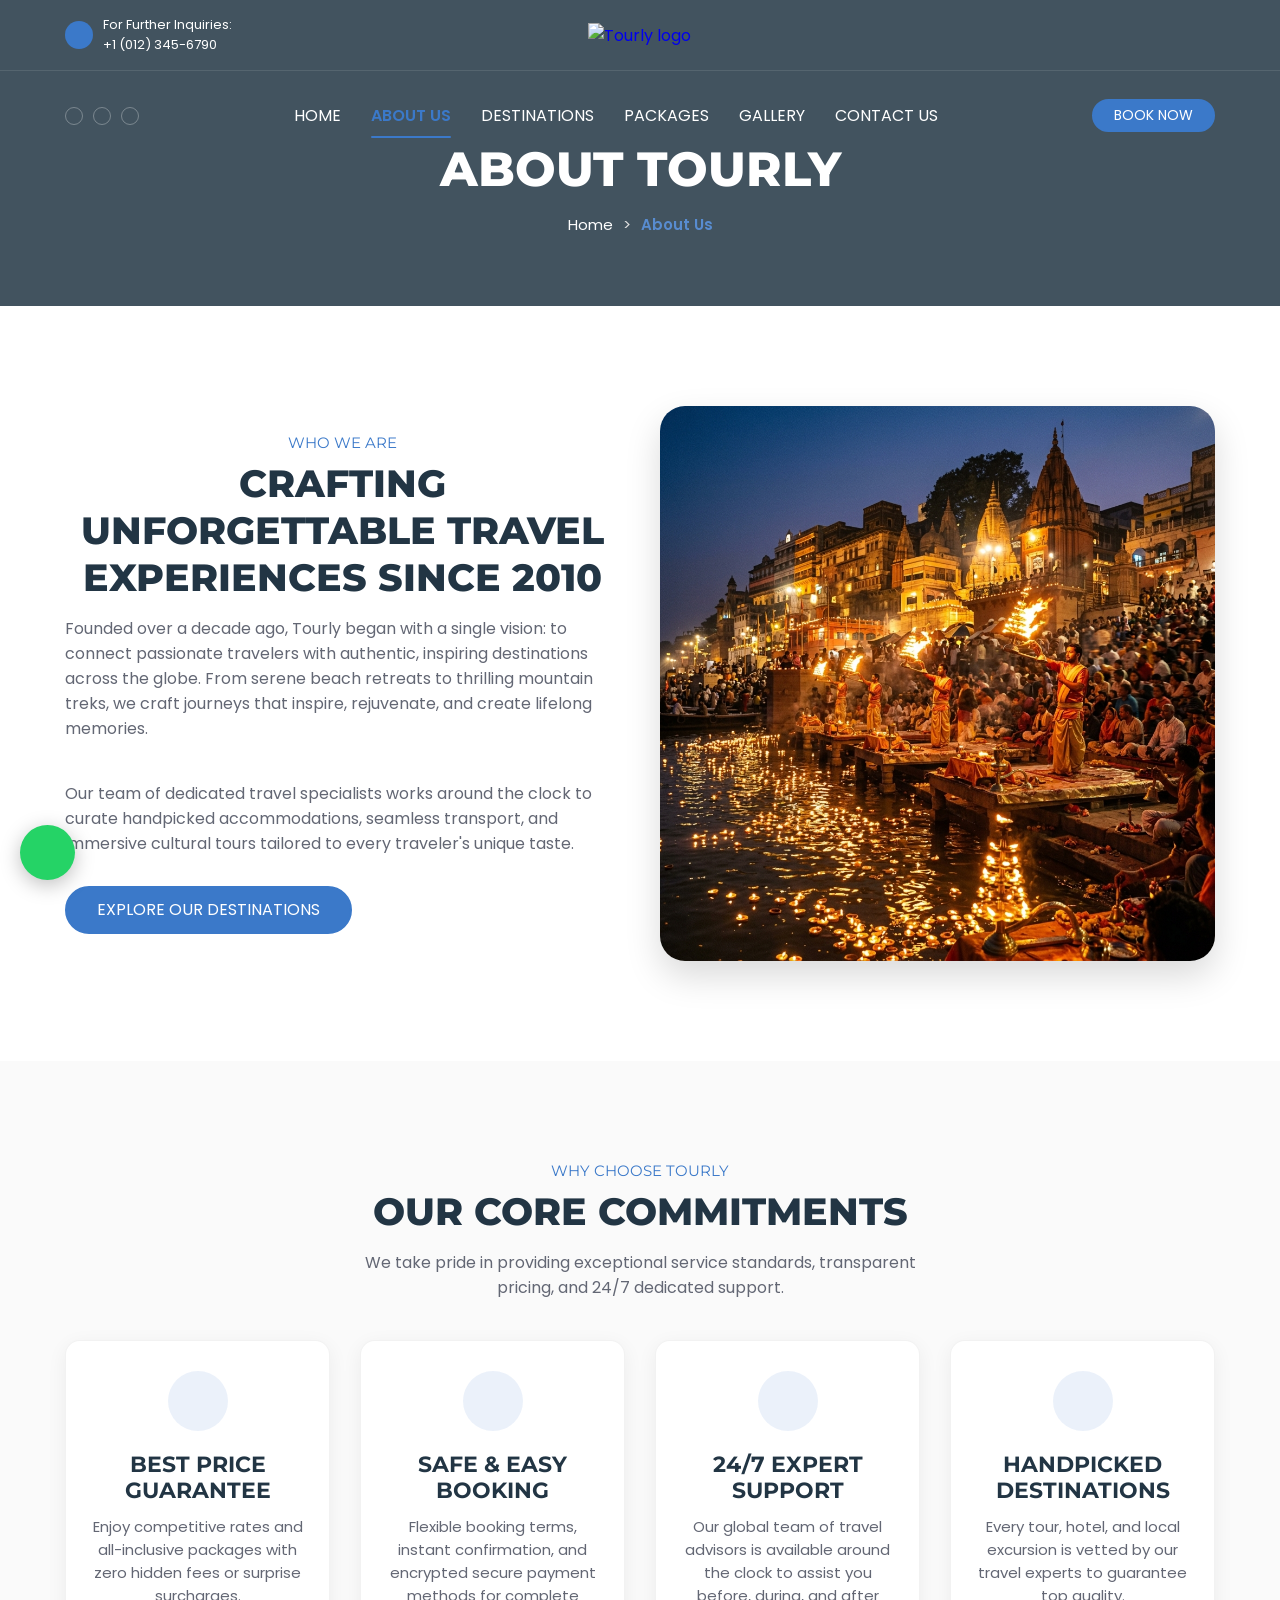
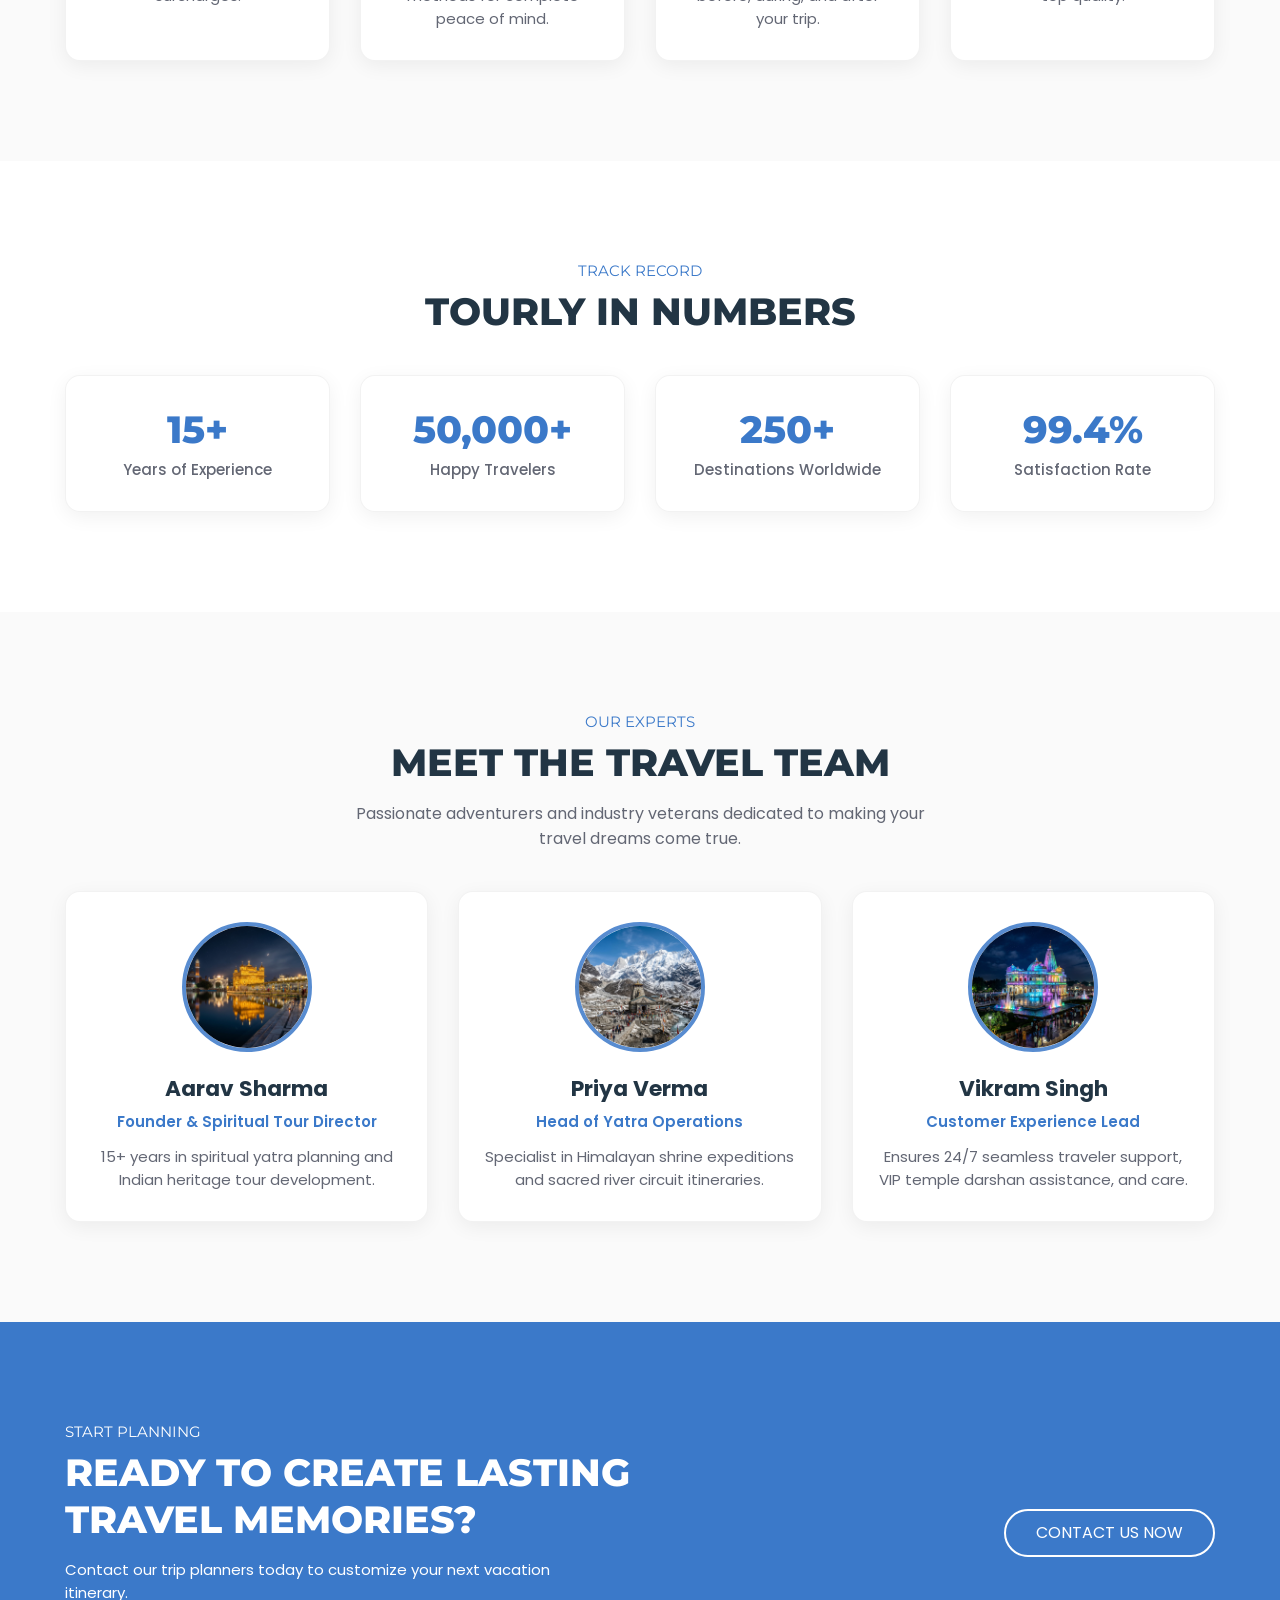
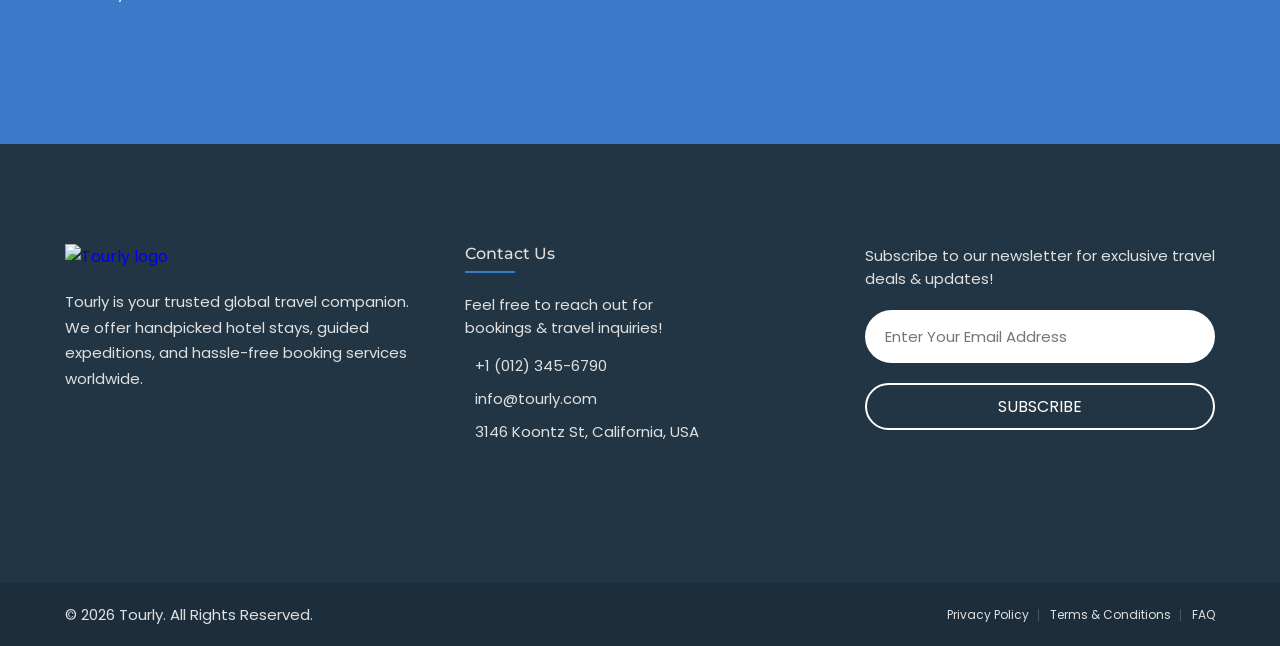
==== commit 625bdeec: "Update photo gallery and detail pages with HD Indian spiritual images, remove all remaining foreign " ====
--- a/about.html
+++ b/about.html
@@ -158,7 +158,7 @@
             </div>
             <div>
               <figure style="border-radius: var(--radius-25); overflow: hidden; box-shadow: 0 15px 35px hsla(0,0%,0%,0.15);">
-                <img src="./assets/images/popular-1.jpg" alt="Tourly Travel Story" style="width:100%; height:100%; object-fit:cover;">
+                <img src="./assets/images/varanasi.jpg" alt="Tourly Travel Story" style="width:100%; height:100%; object-fit:cover;">
               </figure>
             </div>
           </div>
@@ -268,29 +268,29 @@
           <div class="team-grid">
 
             <div class="team-card">
-              <img src="./assets/images/popular-2.jpg" alt="Sarah Jenkins" class="team-img">
-              <h3 class="team-name">Sarah Jenkins</h3>
-              <p class="team-role">Founder & CEO</p>
-              <p class="card-text">
-                15+ years in global hospitality and eco-tourism development across 40 countries.
+              <img src="./assets/images/amritsar.jpg" alt="Aarav Sharma" class="team-img">
+              <h3 class="team-name">Aarav Sharma</h3>
+              <p class="team-role">Founder & Spiritual Tour Director</p>
+              <p class="card-text">
+                15+ years in spiritual yatra planning and Indian heritage tour development.
               </p>
             </div>
 
             <div class="team-card">
-              <img src="./assets/images/popular-3.jpg" alt="David Miller" class="team-img">
-              <h3 class="team-name">David Miller</h3>
-              <p class="team-role">Head of Destinations</p>
-              <p class="card-text">
-                Specialist in Asian and European cultural heritage itineraries and private tours.
+              <img src="./assets/images/kedarnath.jpg" alt="Priya Verma" class="team-img">
+              <h3 class="team-name">Priya Verma</h3>
+              <p class="team-role">Head of Yatra Operations</p>
+              <p class="card-text">
+                Specialist in Himalayan shrine expeditions and sacred river circuit itineraries.
               </p>
             </div>
 
             <div class="team-card">
-              <img src="./assets/images/img8.jpg" alt="Elena Rostova" class="team-img">
-              <h3 class="team-name">Elena Rostova</h3>
+              <img src="./assets/images/vrindavan.jpg" alt="Vikram Singh" class="team-img">
+              <h3 class="team-name">Vikram Singh</h3>
               <p class="team-role">Customer Experience Lead</p>
               <p class="card-text">
-                Ensures 24/7 seamless traveler support, emergency assistance, and personalized care.
+                Ensures 24/7 seamless traveler support, VIP temple darshan assistance, and care.
               </p>
             </div>
 
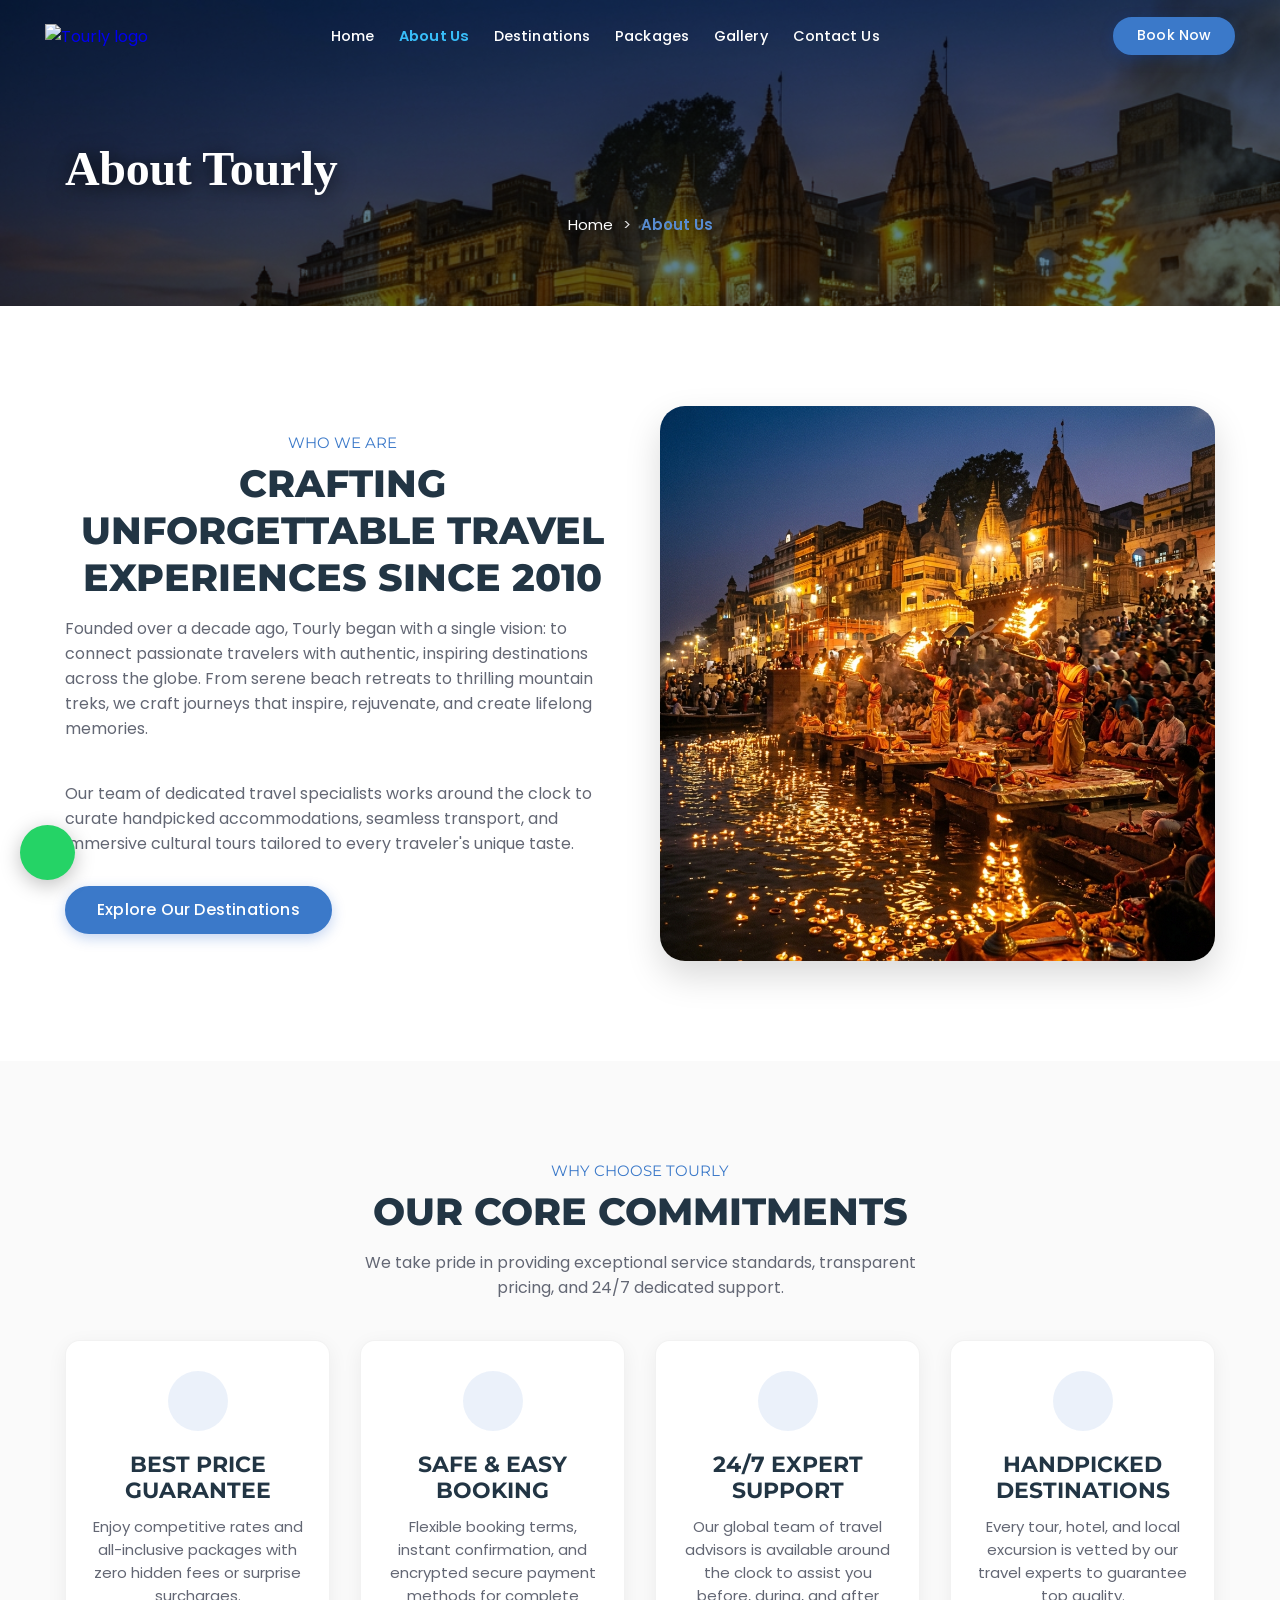
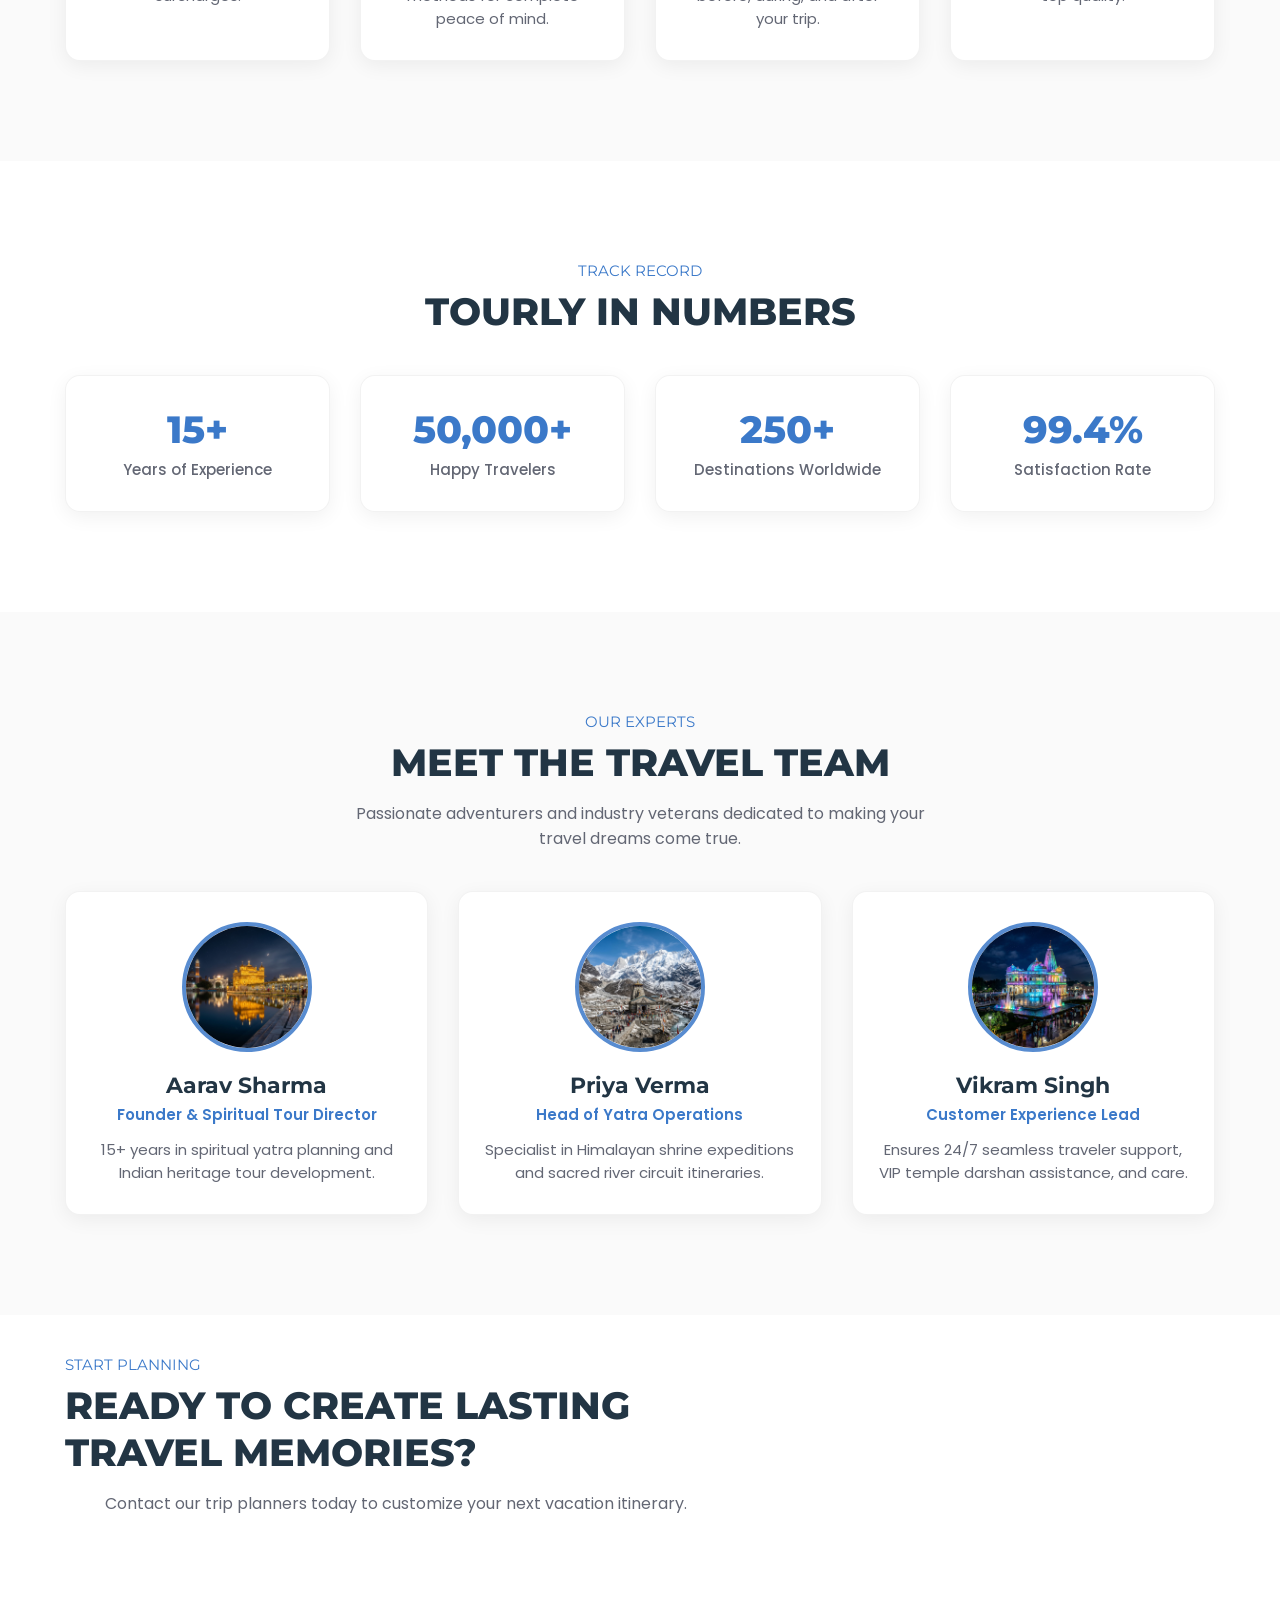
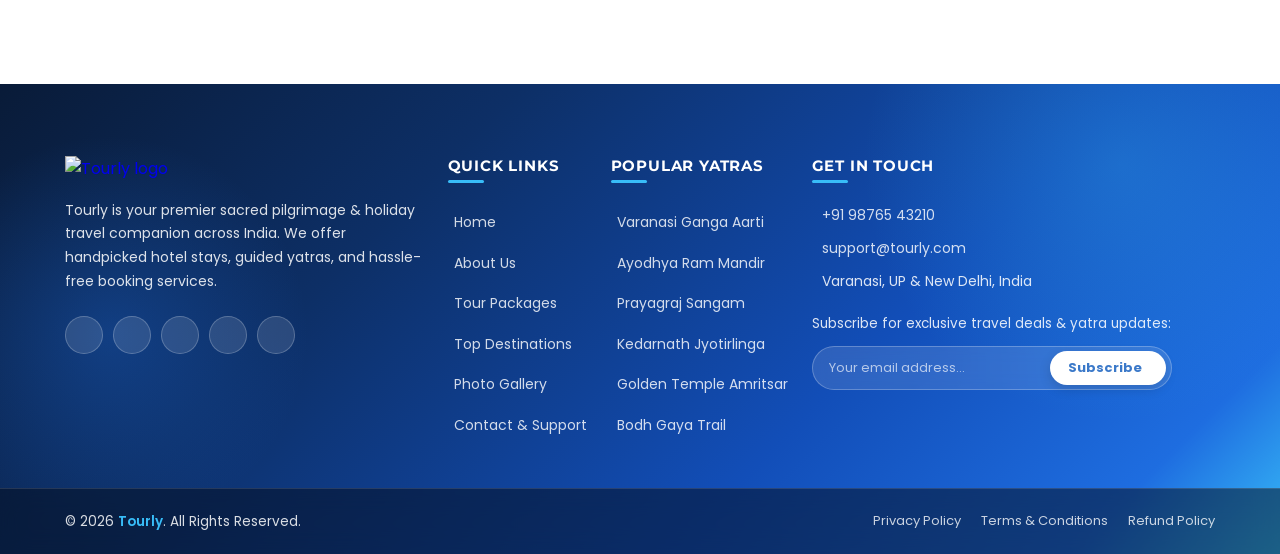
==== commit d2ca4e6a: "kjsdg" ====
--- a/about.html
+++ b/about.html
@@ -12,7 +12,7 @@
   <link rel="shortcut icon" href="./favicon.svg" type="image/svg+xml">
 
   <!-- Custom CSS -->
-  <link rel="stylesheet" href="./assets/css/style.css">
+  <link rel="stylesheet" href="./assets/css/style.css?v=4.8">
 
   <!-- Google Fonts -->
   <link rel="preconnect" href="https://fonts.googleapis.com">
@@ -25,97 +25,64 @@
   <!-- 
     - #HEADER
   -->
-  <header class="header active" data-header>
+  <header class="header" data-header>
 
     <div class="overlay" data-overlay></div>
 
-    <div class="header-top">
+    <div class="header-bottom">
       <div class="container">
 
-        <a href="tel:+10123456790" class="helpline-box">
-          <div class="icon-box">
-            <ion-icon name="call-outline"></ion-icon>
-          </div>
-          <div class="wrapper">
-            <p class="helpline-title">For Further Inquiries:</p>
-            <p class="helpline-number">+1 (012) 345-6790</p>
-          </div>
+        <a href="index.html" class="logo">
+          <img src="./assets/images/logo.svg" alt="Tourly logo" class="logo-light">
+          <img src="./assets/images/logo-blue.svg" alt="Tourly logo" class="logo-dark">
         </a>
 
-        <a href="index.html" class="logo">
-          <img src="./assets/images/logo.svg" alt="Tourly logo">
-        </a>
+        <nav class="navbar" data-navbar>
+
+          <div class="navbar-top">
+            <a href="index.html" class="logo">
+              <img src="./assets/images/logo-blue.svg" alt="Tourly logo">
+            </a>
+
+            <button class="nav-close-btn" aria-label="Close Navigation Menu" data-nav-close-btn>
+              <ion-icon name="close-outline"></ion-icon>
+            </button>
+          </div>
+
+          <ul class="navbar-list">
+            <li>
+              <a href="index.html" class="navbar-link" data-nav-link>Home</a>
+            </li>
+            <li>
+              <a href="about.html" class="navbar-link active" data-nav-link>About Us</a>
+            </li>
+            <li>
+              <a href="destinations.html" class="navbar-link" data-nav-link>Destinations</a>
+            </li>
+            <li>
+              <a href="packages.html" class="navbar-link" data-nav-link>Packages</a>
+            </li>
+            <li>
+              <a href="gallery.html" class="navbar-link" data-nav-link>Gallery</a>
+            </li>
+            <li>
+              <a href="contact.html" class="navbar-link" data-nav-link>Contact Us</a>
+            </li>
+          </ul>
+
+        </nav>
 
         <div class="header-btn-group">
           <button class="search-btn" aria-label="Search Destinations">
             <ion-icon name="search-outline"></ion-icon>
           </button>
 
+          <a href="packages.html" class="btn btn-primary">Book Now</a>
+
           <button class="nav-open-btn" aria-label="Open Navigation Menu" data-nav-open-btn>
             <ion-icon name="menu-outline"></ion-icon>
           </button>
         </div>
-
-      </div>
-    </div>
-
-    <div class="header-bottom">
-      <div class="container">
-
-        <ul class="social-list">
-          <li>
-            <a href="https://facebook.com" target="_blank" rel="noopener" class="social-link" aria-label="Facebook">
-              <ion-icon name="logo-facebook"></ion-icon>
-            </a>
-          </li>
-          <li>
-            <a href="https://twitter.com" target="_blank" rel="noopener" class="social-link" aria-label="Twitter">
-              <ion-icon name="logo-twitter"></ion-icon>
-            </a>
-          </li>
-          <li>
-            <a href="https://youtube.com" target="_blank" rel="noopener" class="social-link" aria-label="YouTube">
-              <ion-icon name="logo-youtube"></ion-icon>
-            </a>
-          </li>
-        </ul>
-
-        <nav class="navbar" data-navbar>
-
-          <div class="navbar-top">
-            <a href="index.html" class="logo">
-              <img src="./assets/images/logo-blue.svg" alt="Tourly logo">
-            </a>
-
-            <button class="nav-close-btn" aria-label="Close Navigation Menu" data-nav-close-btn>
-              <ion-icon name="close-outline"></ion-icon>
-            </button>
-          </div>
-
-          <ul class="navbar-list">
-            <li>
-              <a href="index.html" class="navbar-link" data-nav-link>Home</a>
-            </li>
-            <li>
-              <a href="about.html" class="navbar-link active" data-nav-link>About Us</a>
-            </li>
-            <li>
-              <a href="destinations.html" class="navbar-link" data-nav-link>Destinations</a>
-            </li>
-            <li>
-              <a href="packages.html" class="navbar-link" data-nav-link>Packages</a>
-            </li>
-            <li>
-              <a href="gallery.html" class="navbar-link" data-nav-link>Gallery</a>
-            </li>
-            <li>
-              <a href="contact.html" class="navbar-link" data-nav-link>Contact Us</a>
-            </li>
-          </ul>
-
-        </nav>
-
-        <a href="packages.html" class="btn btn-primary">Book Now</a>
 
       </div>
     </div>
@@ -321,59 +288,134 @@
     - #FOOTER
   -->
   <footer class="footer">
+
+    <!-- Luminous Ambient Orbs with the same light blue gradient -->
+    <div class="footer-shape footer-shape-1" aria-hidden="true"></div>
+    <div class="footer-shape footer-shape-2" aria-hidden="true"></div>
+
     <div class="footer-top">
       <div class="container">
+
+        <!-- Column 1: Brand & About & Socials -->
         <div class="footer-brand">
           <a href="index.html" class="logo">
             <img src="./assets/images/logo.svg" alt="Tourly logo">
           </a>
+
           <p class="footer-text">
-            Tourly is your trusted global travel companion. We offer handpicked hotel stays, guided expeditions, and hassle-free booking services worldwide.
+            Tourly is your premier sacred pilgrimage & holiday travel companion across India. We offer handpicked hotel stays, guided yatras, and hassle-free booking services.
           </p>
-        </div>
-
-        <div class="footer-contact">
-          <h4 class="contact-title">Contact Us</h4>
-          <p class="contact-text">Feel free to reach out for bookings & travel inquiries!</p>
-          <ul>
-            <li class="contact-item">
+
+          <div class="footer-social-list">
+            <a href="https://wa.me/10123456790" target="_blank" rel="noopener" class="footer-social-link" aria-label="WhatsApp">
+              <ion-icon name="logo-whatsapp"></ion-icon>
+            </a>
+            <a href="#" class="footer-social-link" aria-label="Instagram">
+              <ion-icon name="logo-instagram"></ion-icon>
+            </a>
+            <a href="#" class="footer-social-link" aria-label="Facebook">
+              <ion-icon name="logo-facebook"></ion-icon>
+            </a>
+            <a href="#" class="footer-social-link" aria-label="YouTube">
+              <ion-icon name="logo-youtube"></ion-icon>
+            </a>
+            <a href="#" class="footer-social-link" aria-label="Twitter">
+              <ion-icon name="logo-twitter"></ion-icon>
+            </a>
+          </div>
+        </div>
+
+        <!-- Column 2: Quick Links (Navigation Options) -->
+        <div class="footer-col">
+          <h4 class="footer-col-title">Quick Links</h4>
+
+          <ul class="footer-link-list">
+            <li><a href="index.html" class="footer-link"><ion-icon name="chevron-forward-outline"></ion-icon> Home</a></li>
+            <li><a href="about.html" class="footer-link"><ion-icon name="chevron-forward-outline"></ion-icon> About Us</a></li>
+            <li><a href="packages.html" class="footer-link"><ion-icon name="chevron-forward-outline"></ion-icon> Tour Packages</a></li>
+            <li><a href="destinations.html" class="footer-link"><ion-icon name="chevron-forward-outline"></ion-icon> Top Destinations</a></li>
+            <li><a href="gallery.html" class="footer-link"><ion-icon name="chevron-forward-outline"></ion-icon> Photo Gallery</a></li>
+            <li><a href="contact.html" class="footer-link"><ion-icon name="chevron-forward-outline"></ion-icon> Contact & Support</a></li>
+          </ul>
+        </div>
+
+        <!-- Column 3: Popular Yatras & Destinations (Options) -->
+        <div class="footer-col">
+          <h4 class="footer-col-title">Popular Yatras</h4>
+
+          <ul class="footer-link-list">
+            <li><a href="destination-detail.html?id=varanasi" class="footer-link"><ion-icon name="chevron-forward-outline"></ion-icon> Varanasi Ganga Aarti</a></li>
+            <li><a href="destination-detail.html?id=ayodhya" class="footer-link"><ion-icon name="chevron-forward-outline"></ion-icon> Ayodhya Ram Mandir</a></li>
+            <li><a href="destination-detail.html?id=prayagraj" class="footer-link"><ion-icon name="chevron-forward-outline"></ion-icon> Prayagraj Sangam</a></li>
+            <li><a href="destination-detail.html?id=kedarnath" class="footer-link"><ion-icon name="chevron-forward-outline"></ion-icon> Kedarnath Jyotirlinga</a></li>
+            <li><a href="destination-detail.html?id=amritsar" class="footer-link"><ion-icon name="chevron-forward-outline"></ion-icon> Golden Temple Amritsar</a></li>
+            <li><a href="destination-detail.html?id=gaya" class="footer-link"><ion-icon name="chevron-forward-outline"></ion-icon> Bodh Gaya Trail</a></li>
+          </ul>
+        </div>
+
+        <!-- Column 4: Contact & Newsletter -->
+        <div class="footer-col footer-col-contact">
+          <h4 class="footer-col-title">Get In Touch</h4>
+
+          <ul class="footer-contact-list">
+            <li class="footer-contact-item">
               <ion-icon name="call-outline"></ion-icon>
-              <a href="tel:+10123456790" class="contact-link">+1 (012) 345-6790</a>
-            </li>
-            <li class="contact-item">
+              <a href="tel:+919876543210" class="footer-link">+91 98765 43210</a>
+            </li>
+
+            <li class="footer-contact-item">
               <ion-icon name="mail-outline"></ion-icon>
-              <a href="mailto:info@tourly.com" class="contact-link">info@tourly.com</a>
-            </li>
-            <li class="contact-item">
+              <a href="mailto:support@tourly.com" class="footer-link">support@tourly.com</a>
+            </li>
+
+            <li class="footer-contact-item">
               <ion-icon name="location-outline"></ion-icon>
-              <address>3146 Koontz St, California, USA</address>
+              <span>Varanasi, UP & New Delhi, India</span>
             </li>
           </ul>
-        </div>
-
-        <div class="footer-form">
-          <p class="form-text">Subscribe to our newsletter for exclusive travel deals & updates!</p>
-          <form action="#" class="form-wrapper">
-            <input type="email" name="email" class="input-field" placeholder="Enter Your Email Address" required>
-            <button type="submit" class="btn btn-secondary">Subscribe</button>
-          </form>
-        </div>
+
+          <div class="footer-newsletter">
+            <p class="newsletter-text">Subscribe for exclusive travel deals & yatra updates:</p>
+            <form action="#" class="footer-newsletter-form" onsubmit="event.preventDefault(); alert('Thank you for subscribing to Tourly!');">
+              <div class="newsletter-input-group">
+                <input type="email" name="email" class="newsletter-input" placeholder="Your email address..." required>
+                <button type="submit" class="newsletter-submit-btn">
+                  <span class="btn-roll">
+                    <span class="btn-roll-text">Subscribe</span>
+                    <span class="btn-roll-text" aria-hidden="true">Subscribe</span>
+                  </span>
+                  <ion-icon name="paper-plane-outline"></ion-icon>
+                </button>
+              </div>
+            </form>
+          </div>
+        </div>
+
       </div>
     </div>
 
     <div class="footer-bottom">
       <div class="container">
-        <p class="copyright">
-          &copy; 2026 <a href="index.html">Tourly</a>. All Rights Reserved.
-        </p>
+
+        <p class="copyright">&copy; 2026 <a href="index.html">Tourly</a>. All Rights Reserved.</p>
+
         <ul class="footer-bottom-list">
-          <li><a href="#" class="footer-bottom-link">Privacy Policy</a></li>
-          <li><a href="#" class="footer-bottom-link">Terms & Conditions</a></li>
-          <li><a href="contact.html" class="footer-bottom-link">FAQ</a></li>
+          <li>
+            <a href="privacy-policy.html" class="footer-bottom-link">Privacy Policy</a>
+          </li>
+          <li>
+            <a href="terms-conditions.html" class="footer-bottom-link">Terms & Conditions</a>
+          </li>
+          <li>
+            <a href="refund-policy.html" class="footer-bottom-link">Refund Policy</a>
+          </li>
         </ul>
+
       </div>
     </div>
+
   </footer>
+
 
   <!-- Search Modal -->
   <div class="search-modal" data-search-modal>
--- a/assets/css/style.css
+++ b/assets/css/style.css
@@ -41,6 +41,7 @@
 
   --ff-poppins: "Poppins", sans-serif;
   --ff-montserrat: "Montserrat", sans-serif;
+  --ff-playfair: "Playfair Display", Georgia, serif;
 
   --fs-1: calc(20px + 3.5vw);
   --fs-2: calc(18px + 1.6vw);
@@ -134,13 +135,15 @@
 .container { padding-inline: 15px; }
 
 .btn {
-  color: var(--white);
-  text-transform: uppercase;
+  font-family: var(--ff-poppins);
   font-size: var(--fs-5);
+  font-weight: var(--fw-500);
+  text-transform: capitalize;
+  letter-spacing: 0.2px;
+  color: var(--white);
   border-radius: 100px;
-  padding: var(--padding, 10px 22px);
+  padding: var(--padding, 10px 24px);
   border: var(--border-width, 2px) solid transparent;
-  transition: var(--transition);
   display: inline-flex;
   align-items: center;
   justify-content: center;
@@ -148,6 +151,10 @@
   white-space: nowrap;
   text-align: center;
   line-height: 1.2;
+  cursor: pointer;
+  position: relative;
+  overflow: hidden;
+  transition: background-color 0.25s ease, border-color 0.25s ease, color 0.25s ease, box-shadow 0.25s ease;
 }
 
 .btn ion-icon {
@@ -158,16 +165,54 @@
 .btn-primary {
   background: var(--bright-navy-blue);
   border-color: var(--bright-navy-blue);
+  color: var(--white);
+  box-shadow: 0 4px 14px rgba(10, 80, 200, 0.25);
 }
 
 .btn-primary:is(:hover, :focus) {
-  background: var(--yale-blue);
-  border-color: var(--yale-blue);
-}
-
-.btn-secondary { border-color: var(--white); }
-
-.btn-secondary:is(:hover, :focus) { background: hsla(0, 0%, 100%, 0.1); }
+  background: #1754b5;
+  border-color: #1754b5;
+  color: var(--white);
+  box-shadow: 0 6px 20px rgba(10, 80, 200, 0.35);
+}
+
+.btn-secondary {
+  background: transparent;
+  color: var(--white);
+  border-color: var(--white);
+}
+
+.btn-secondary:is(:hover, :focus) {
+  background: rgba(255, 255, 255, 0.15);
+  color: var(--white);
+  border-color: var(--white);
+}
+
+/*-----------------------------------*\
+ * #WORD SCROLL BUTTON ANIMATION
+\*-----------------------------------*/
+
+.btn-roll {
+  display: inline-flex;
+  flex-direction: column;
+  overflow: hidden;
+  height: 1.25em;
+  line-height: 1.25em;
+  vertical-align: middle;
+}
+
+.btn-roll-text {
+  display: block;
+  height: 1.25em;
+  line-height: 1.25em;
+  white-space: nowrap;
+  transition: transform 0.38s cubic-bezier(0.25, 1, 0.5, 1);
+  will-change: transform;
+}
+
+:is(.btn, .promo-btn, .packages-view-all, .gallery-view-all, .newsletter-submit-btn, [data-btn-roll]):is(:hover, :focus) .btn-roll-text {
+  transform: translateY(-100%);
+}
 
 .h1,
 .h2,
@@ -225,91 +270,140 @@
   top: 0;
   left: 0;
   width: 100%;
-  padding-top: 61px;
-  z-index: 4;
-}
-
-.header-top {
-  position: absolute;
-  top: 0;
-  left: 0;
+  z-index: 10;
+  transition: background-color 0.3s ease, box-shadow 0.3s ease;
+}
+
+.header.active {
+  position: fixed;
+  background: var(--white);
+  box-shadow: 0 4px 20px hsla(0, 0%, 0%, 0.08);
+  animation: headerSlideDown 0.35s ease forwards;
+}
+
+@keyframes headerSlideDown {
+  from {
+    transform: translateY(-100%);
+  }
+  to {
+    transform: translateY(0);
+  }
+}
+
+.header-bottom {
+  border-bottom: none;
+  min-height: 72px;
+  display: flex;
+  align-items: center;
+  transition: var(--transition);
+}
+
+.header.active .header-bottom {
+  border-bottom: none;
+  min-height: 64px;
+}
+
+.header-bottom .container {
+  display: flex;
+  justify-content: space-between;
+  align-items: center;
   width: 100%;
+  max-width: 100%;
+  min-height: inherit;
+  padding-block: 6px;
+  padding-inline: clamp(20px, 3.5vw, 45px);
+}
+
+.header .logo {
+  display: flex;
+  align-items: center;
+}
+
+.header .logo img {
+  max-width: 118px;
+  height: auto;
   transition: var(--transition);
-  border-bottom: 1px solid hsla(0, 0%, 100%, 0.1);
-  padding-block: 15px;
-  z-index: 1;
-}
-
-.header.active .header-top {
-  position: fixed;
-  background: var(--gunmetal);
-}
-
-.header-top .container {
-  display: grid;
-  grid-template-columns: repeat(3, 1fr);
-  justify-items: flex-start;
-  align-items: center;
-}
-
-.helpline-box .wrapper { display: none; }
-
-.helpline-box .icon-box {
-  background: var(--bright-navy-blue);
-  padding: 6px;
+}
+
+.header .logo .logo-dark {
+  display: none;
+}
+
+.header .logo .logo-light {
+  display: block;
+}
+
+.header.active .logo .logo-light {
+  display: none;
+}
+
+.header.active .logo .logo-dark {
+  display: block;
+}
+
+.header-btn-group {
+  display: flex;
+  align-items: center;
+  gap: 12px;
+  color: var(--white);
+}
+
+.search-btn {
+  width: 36px;
+  height: 36px;
   border-radius: 50%;
-  color: var(--white);
-}
-
-.helpline-box .icon-box ion-icon { --ionicon-stroke-width: 40px; }
-
-.header-top .logo { margin-inline: auto; }
-
-.header-top .logo img { max-width: 100px; }
-
-.header-btn-group {
-  justify-self: flex-end;
-  display: flex;
-  align-items: center;
-  gap: 10px;
-  color: var(--white);
-}
-
-.search-btn,
+  font-size: 19px;
+  color: inherit;
+  display: flex;
+  align-items: center;
+  justify-content: center;
+  background: none;
+  border: none;
+  cursor: pointer;
+  transition: var(--transition);
+}
+
+.search-btn:is(:hover, :focus) {
+  background: hsla(0, 0%, 100%, 0.15);
+  color: var(--white);
+}
+
+.header.active .search-btn:is(:hover, :focus) {
+  background: hsla(0, 0%, 0%, 0.06);
+  color: var(--bright-navy-blue);
+}
+
 .nav-open-btn {
-  font-size: 30px;
+  font-size: 26px;
   color: inherit;
-}
-
-.search-btn { font-size: 20px; }
-
-.header-bottom { border-bottom: 1px solid hsla(0, 0%, 100%, 0.1); }
-
-.header-bottom .container {
-  display: flex;
-  justify-content: space-between;
-  align-items: center;
-  padding-block: 15px;
-}
-
-.social-list {
-  display: flex;
-  align-items: center;
-  gap: 5px;
-}
-
-.social-link {
-  color: var(--white);
-  padding: 8px;
-  border: 1px solid hsla(0, 0%, 100%, 0.3);
-  border-radius: 50%;
-  font-size: 15px;
+  display: flex;
+  align-items: center;
+  justify-content: center;
+  background: none;
+  border: none;
+  cursor: pointer;
   transition: var(--transition);
 }
 
-.social-link:is(:hover, :focus) { background: hsla(0, 0%, 100%, 0.2); }
-
-.header .btn { --padding: 4px 20px; }
+.nav-open-btn:is(:hover, :focus) {
+  color: var(--bright-navy-blue);
+}
+
+.header.active .search-btn,
+.header.active .nav-open-btn {
+  color: var(--onyx);
+}
+
+.header .btn {
+  font-size: 14px;
+  font-weight: var(--fw-500);
+  font-family: var(--ff-poppins);
+  text-transform: capitalize;
+  letter-spacing: 0.2px;
+  --padding: 8px 22px;
+  border-radius: 100px;
+  white-space: nowrap;
+}
 
 .header .navbar {
   position: fixed;
@@ -387,82 +481,896 @@
 \*-----------------------------------*/
 
 .hero {
-  background-image: url("../images/hero-banner.jpg");
+  background-image: linear-gradient(
+    to right,
+    rgba(8, 12, 22, 0.88) 0%,
+    rgba(8, 12, 22, 0.78) 32%,
+    rgba(8, 12, 22, 0.45) 60%,
+    rgba(8, 12, 22, 0.15) 85%,
+    rgba(8, 12, 22, 0.05) 100%
+  ), url("../images/varanasi-ghat-aarti-hero.jpg");
   background-repeat: no-repeat;
   background-size: cover;
-  background-position: center;
-  background-color: hsla(0, 0%, 0%, 0.7);
-  background-blend-mode: overlay;
+  background-position: center right;
+  background-attachment: fixed;
+  display: flex;
+  align-items: center;
+  justify-content: flex-start;
+  min-height: 100vh;
+  min-height: 100dvh;
+  text-align: left;
+  padding-top: 120px;
+  padding-bottom: 60px;
+  position: relative;
+  overflow: hidden;
+}
+
+.hero .container {
+  width: 100%;
+  max-width: 1240px;
+  padding-inline: clamp(20px, 4vw, 40px);
+  margin-inline: auto;
+}
+
+.hero-content {
+  max-width: 640px;
+  text-align: left;
+  display: flex;
+  flex-direction: column;
+  align-items: flex-start;
+}
+
+@keyframes heroFadeInUp {
+  0% {
+    opacity: 0;
+    transform: translateY(24px);
+  }
+  100% {
+    opacity: 1;
+    transform: translateY(0);
+  }
+}
+
+.hero-title {
+  font-family: var(--ff-playfair);
+  font-size: clamp(28px, 3.5vw, 46px);
+  font-weight: 700;
+  line-height: 1.2;
+  letter-spacing: -0.3px;
+  text-transform: none;
+  text-align: left;
+  color: var(--white);
+  margin-bottom: 18px;
+  text-shadow: 0 3px 20px rgba(0, 0, 0, 0.8);
+  animation: heroFadeInUp 0.8s cubic-bezier(0.16, 1, 0.3, 1) 0.1s both;
+}
+
+.hero-title-accent {
+  color: #38bdf8;
+  background: linear-gradient(135deg, #e0f2fe 0%, #7dd3fc 45%, #38bdf8 100%);
+  -webkit-background-clip: text;
+  -webkit-text-fill-color: transparent;
+  display: inline-block;
+}
+
+.hero-text {
+  color: rgba(255, 255, 255, 0.9);
+  font-family: var(--ff-poppins);
+  font-size: clamp(14px, 1.1vw, 16px);
+  line-height: 1.7;
+  max-width: 520px;
+  margin-left: 0;
+  margin-right: 0;
+  margin-bottom: 32px;
+  text-align: left;
+  text-shadow: 0 2px 12px rgba(0, 0, 0, 0.8);
+  animation: heroFadeInUp 0.8s cubic-bezier(0.16, 1, 0.3, 1) 0.25s both;
+}
+
+.hero .btn-group {
+  display: flex;
+  flex-wrap: wrap;
+  justify-content: flex-start;
+  align-items: center;
+  gap: 14px;
+  animation: heroFadeInUp 0.8s cubic-bezier(0.16, 1, 0.3, 1) 0.35s both;
+}
+
+/* Hero Main CTA Button - Pill with dark bg and circular arrow icon */
+.btn-hero-cta {
+  background: #0f172a;
+  border: 1px solid rgba(255, 255, 255, 0.2);
+  color: var(--white);
+  font-family: var(--ff-poppins);
+  font-size: 14px;
+  font-weight: var(--fw-600);
+  border-radius: 9999px;
+  padding: 6px 8px 6px 24px;
+  display: inline-flex;
+  align-items: center;
+  gap: 14px;
+  box-shadow: 0 10px 24px rgba(0, 0, 0, 0.4);
+  transition: all 0.3s ease;
+  white-space: nowrap;
+}
+
+.btn-hero-cta:is(:hover, :focus) {
+  background: #1e293b;
+  border-color: rgba(255, 255, 255, 0.4);
+  transform: translateY(-2px);
+  box-shadow: 0 14px 28px rgba(0, 0, 0, 0.5);
+  color: var(--white);
+}
+
+.btn-arrow-circle {
+  width: 36px;
+  height: 36px;
+  border-radius: 50%;
+  background: var(--white);
+  color: #0f172a;
+  display: inline-flex;
+  align-items: center;
+  justify-content: center;
+  font-size: 16px;
+  transition: transform 0.3s cubic-bezier(0.16, 1, 0.3, 1), background 0.3s ease, color 0.3s ease;
+  flex-shrink: 0;
+}
+
+.btn-hero-cta:is(:hover, :focus) .btn-arrow-circle {
+  transform: translateX(3px);
+  background: #38bdf8;
+  color: #0f172a;
+}
+
+/* Hero Secondary Button */
+.btn-hero-secondary {
+  background: rgba(255, 255, 255, 0.1);
+  border: 1px solid rgba(255, 255, 255, 0.3);
+  backdrop-filter: blur(8px);
+  -webkit-backdrop-filter: blur(8px);
+  color: var(--white);
+  font-family: var(--ff-poppins);
+  font-size: 14px;
+  font-weight: var(--fw-500);
+  border-radius: 9999px;
+  padding: 12px 24px;
+  display: inline-flex;
+  align-items: center;
+  transition: all 0.3s ease;
+  white-space: nowrap;
+}
+
+.btn-hero-secondary:is(:hover, :focus) {
+  background: rgba(255, 255, 255, 0.22);
+  border-color: rgba(255, 255, 255, 0.55);
+  transform: translateY(-2px);
+  color: var(--white);
+}
+
+
+
+
+
+/*-----------------------------------*\
+ * #HERO SCROLL BUTTON
+\*-----------------------------------*/
+
+.hero-scroll-btn {
+  position: absolute;
+  right: clamp(20px, 4vw, 50px);
+  bottom: 85px;
+  display: flex;
+  flex-direction: column;
+  align-items: center;
+  gap: 8px;
+  z-index: 5;
+  color: rgba(255, 255, 255, 0.85);
+  transition: transform 0.3s ease, color 0.3s ease;
+}
+
+.hero-scroll-btn:hover {
+  color: #38bdf8;
+  transform: translateY(4px);
+}
+
+.hero-scroll-text {
+  font-family: var(--ff-poppins);
+  font-size: 11px;
+  font-weight: 500;
+  letter-spacing: 0.5px;
+  white-space: nowrap;
+}
+
+.hero-scroll-icon {
+  width: 36px;
+  height: 36px;
+  border-radius: 50%;
+  border: 1.5px solid rgba(255, 255, 255, 0.5);
+  display: flex;
+  align-items: center;
+  justify-content: center;
+  font-size: 16px;
+  backdrop-filter: blur(4px);
+  transition: all 0.3s ease;
+}
+
+.hero-scroll-btn:hover .hero-scroll-icon {
+  border-color: #38bdf8;
+  background: rgba(56, 189, 248, 0.15);
+}
+
+
+/*-----------------------------------*\
+ * #FLOATING SEARCH BAR
+\*-----------------------------------*/
+
+.tour-search-floating {
+  position: relative;
+  z-index: 10;
+  margin-top: -46px;
+  padding-bottom: 24px;
+  background: transparent;
+}
+
+.tour-search-floating .container {
+  max-width: 1180px;
+  padding-inline: clamp(15px, 3vw, 30px);
+}
+
+.tour-search-form {
+  background: var(--white);
+  border-radius: 9999px;
+  box-shadow: 0 20px 45px rgba(15, 23, 42, 0.1), 0 2px 8px rgba(15, 23, 42, 0.04);
+  border: 1px solid rgba(226, 232, 240, 0.85);
+  padding: 8px 10px 8px 24px;
+  display: flex;
+  align-items: center;
+  justify-content: center;
+  gap: 8px;
+  transition: box-shadow 0.3s ease;
+}
+
+.tour-search-form:focus-within {
+  box-shadow: 0 24px 50px rgba(15, 23, 42, 0.14), 0 0 0 2px rgba(56, 189, 248, 0.3);
+}
+
+.search-item {
+  flex: 1;
+  min-width: 0;
+  display: flex;
+  align-items: center;
+  justify-content: center;
+  gap: 12px;
+  padding: 10px 16px;
+  border-radius: 40px;
+  transition: background-color 0.2s ease;
+  cursor: pointer;
+  text-align: center;
+}
+
+.search-item:hover {
+  background-color: #f8fafc;
+}
+
+.search-item-icon {
+  font-size: 22px;
+  color: #334155;
+  display: flex;
+  align-items: center;
+  justify-content: center;
+  flex-shrink: 0;
+}
+
+.search-item-content {
+  display: flex;
+  flex-direction: column;
+  align-items: center;
+  justify-content: center;
+  min-width: 0;
+  flex: 1;
+  text-align: center;
+}
+
+.search-item-label {
+  font-family: var(--ff-poppins);
+  font-size: 14px;
+  font-weight: 700;
+  color: #0f172a;
+  line-height: 1.2;
+  margin-bottom: 2px;
+  cursor: pointer;
+  text-align: center;
+  width: 100%;
+}
+
+.search-item-input {
+  font-family: var(--ff-poppins);
+  font-size: 13.5px;
+  font-weight: 600;
+  color: #0f172a;
+  background: transparent;
+  border: none;
+  outline: none;
+  width: 100%;
+  padding: 0;
+  line-height: 1.2;
+  text-align: center;
+  letter-spacing: 0.2px;
+}
+
+.search-item-input::placeholder {
+  color: #64748b;
+  font-weight: 500;
+  text-align: center;
+}
+
+@keyframes searchHighlightPulse {
+  0% {
+    box-shadow: 0 0 0 0 rgba(56, 189, 248, 0.7);
+    transform: scale(1);
+  }
+  50% {
+    box-shadow: 0 0 0 10px rgba(56, 189, 248, 0);
+    transform: scale(1.02);
+  }
+  100% {
+    box-shadow: 0 0 0 0 rgba(56, 189, 248, 0);
+    transform: scale(1);
+  }
+}
+
+.card-search-highlight {
+  outline: 3px solid #38bdf8 !important;
+  outline-offset: 4px;
+  animation: searchHighlightPulse 1s ease 2;
+  transition: outline 0.3s ease;
+}
+
+.btn-search-submit {
+  background: var(--bright-navy-blue);
+  color: var(--white);
+  border-radius: 9999px;
+  padding: 13px 26px;
+  display: inline-flex;
+  align-items: center;
+  gap: 8px;
+  font-family: var(--ff-poppins);
+  font-size: 14px;
+  font-weight: var(--fw-600);
+  border: none;
+  cursor: pointer;
+  flex-shrink: 0;
+  transition: all 0.3s ease;
+  box-shadow: 0 4px 14px rgba(10, 80, 200, 0.25);
+}
+
+.btn-search-submit:is(:hover, :focus) {
+  background: #1754b5;
+  transform: translateY(-2px);
+  box-shadow: 0 8px 22px rgba(10, 80, 200, 0.35);
+  color: var(--white);
+}
+
+.btn-search-submit ion-icon {
+  font-size: 16px;
+  --ionicon-stroke-width: 48px;
+}
+
+
+/*-----------------------------------*\
+ * #TRUST FEATURES
+\*-----------------------------------*/
+
+.trust-features {
+  background: var(--white);
+  padding-top: 25px;
+  padding-bottom: 60px;
+}
+
+.trust-features .container {
+  max-width: 1180px;
+  padding-inline: clamp(15px, 3vw, 30px);
+}
+
+.trust-features-list {
   display: grid;
-  place-items: center;
-  min-height: 600px;
-  text-align: center;
-  padding-top: 125px;
-}
-
-.hero-title { margin-bottom: 20px; }
-
-.hero-text {
-  color: var(--white);
-  font-size: var(--fs-5);
-  margin-bottom: 40px;
-}
-
-.btn-group {
-  display: flex;
-  flex-wrap: wrap;
+  grid-template-columns: repeat(4, 1fr);
+  align-items: center;
+  gap: 16px;
+}
+
+.trust-features-item {
+  display: flex;
+  align-items: center;
   justify-content: center;
-  align-items: center;
-  gap: 10px;
-}
-
+  gap: 14px;
+  padding: 12px 18px;
+  position: relative;
+}
+
+.trust-features-icon {
+  font-size: 26px;
+  color: #0f172a;
+  display: flex;
+  align-items: center;
+  justify-content: center;
+  width: 44px;
+  height: 44px;
+  border-radius: 12px;
+  background: #f8fafc;
+  flex-shrink: 0;
+}
+
+.trust-features-title {
+  font-family: var(--ff-poppins);
+  font-size: 14.5px;
+  font-weight: 700;
+  color: #0f172a;
+  margin-bottom: 2px;
+  text-transform: none;
+}
+
+.trust-features-text {
+  font-family: var(--ff-poppins);
+  font-size: 12.5px;
+  color: #64748b;
+  line-height: 1.4;
+}
+
+@media (max-width: 991px) {
+  .tour-search-floating {
+    margin-top: -30px;
+  }
+
+  .tour-search-form {
+    border-radius: 24px;
+    padding: 16px;
+    display: grid;
+    grid-template-columns: 1fr 1fr;
+    gap: 12px;
+  }
+
+  .search-item {
+    padding: 10px 14px;
+    background: #f8fafc;
+    border-radius: 14px;
+  }
+
+  .btn-search-submit {
+    grid-column: span 2;
+    justify-content: center;
+    width: 100%;
+    padding: 14px;
+  }
+
+  .trust-features-list {
+    grid-template-columns: 1fr 1fr;
+    gap: 20px;
+  }
+
+  .hero-scroll-btn {
+    display: none;
+  }
+}
+
+@media (max-width: 580px) {
+  .tour-search-form {
+    grid-template-columns: 1fr;
+    border-radius: 20px;
+  }
+
+  .btn-search-submit {
+    grid-column: span 1;
+  }
+
+  .trust-features-list {
+    grid-template-columns: 1fr;
+    gap: 18px;
+  }
+
+  .trust-features-item {
+    padding: 6px 10px;
+  }
+}
 
 
 
 
 /*-----------------------------------*\
- * #TOUR SEARCH
+ * #WHAT'S INCLUDED
 \*-----------------------------------*/
 
-.tour-search {
+.whats-included {
+  background: var(--white) !important;
+  background-color: var(--white) !important;
+  background-image: none !important;
+  padding-block: 20px 75px;
+  position: relative;
+  overflow: hidden;
+  color: var(--oxford-blue);
+  border: none !important;
+  border-top: none !important;
+  border-bottom: none !important;
+}
+
+.whats-included .container {
+  position: relative;
+  z-index: 2;
+}
+
+.whats-included-header {
+  display: flex;
+  align-items: center;
+  gap: 24px;
+  margin-bottom: 36px;
+}
+
+.whats-included-title {
+  font-family: var(--ff-montserrat);
+  font-size: clamp(24px, 3.2vw, 36px);
+  font-weight: 800;
+  letter-spacing: 2px;
+  color: #0f172a !important;
+  text-transform: uppercase;
+  white-space: nowrap;
+  line-height: 1.1;
+  margin: 0;
+}
+
+.whats-included-line {
+  flex-grow: 1;
+  height: 1.5px;
+  background: #e2e8f0;
+}
+
+.whats-included-grid {
+  display: grid;
+  grid-template-columns: repeat(4, 1fr);
+  gap: 20px;
+}
+
+.included-card {
+  background: transparent !important;
+  border: 1.5px solid #e2e8f0 !important;
+  border-radius: 18px;
+  padding: 26px 22px;
+  min-height: 180px;
+  display: flex;
+  flex-direction: column;
+  transition: none !important;
+  transform: none !important;
+  box-shadow: none !important;
+}
+
+.included-card:hover {
+  transform: none !important;
+  border-color: #cbd5e1 !important;
+  background: transparent !important;
+  box-shadow: none !important;
+}
+
+.included-card-header {
+  display: flex;
+  align-items: center;
+  gap: 12px;
+  margin-bottom: 14px;
+}
+
+.included-icon {
+  width: 32px;
+  height: 32px;
+  display: flex;
+  align-items: center;
+  justify-content: center;
+  flex-shrink: 0;
+  color: var(--bright-navy-blue);
+}
+
+.included-svg-icon {
+  width: 26px;
+  height: 26px;
+  stroke: var(--bright-navy-blue);
+  display: block;
+}
+
+.included-card-title {
+  font-family: var(--ff-poppins);
+  font-size: 19px;
+  font-weight: 600;
+  color: #0f172a;
+  margin: 0;
+  line-height: 1.2;
+}
+
+.included-card-text {
+  font-family: var(--ff-poppins);
+  font-size: 14px;
+  line-height: 1.55;
+  color: #475569;
+  margin: 0;
+}
+
+/* Responsive */
+@media (max-width: 991px) {
+  .whats-included-grid {
+    grid-template-columns: repeat(2, 1fr);
+    gap: 18px;
+  }
+}
+
+@media (max-width: 580px) {
+  .whats-included {
+    padding-block: 55px;
+  }
+
+  .whats-included-header {
+    gap: 14px;
+    margin-bottom: 24px;
+  }
+
+  .whats-included-title {
+    font-size: 20px;
+    letter-spacing: 1px;
+  }
+
+  .whats-included-grid {
+    grid-template-columns: 1fr;
+    gap: 14px;
+  }
+
+  .included-card {
+    padding: 20px 18px;
+    min-height: auto;
+  }
+}
+
+
+
+/*-----------------------------------*\
+ * #TOP PLACES
+\*-----------------------------------*/
+
+.top-places {
+  background-color: #faf8f5;
+  padding-block: 85px;
+  overflow: hidden;
+}
+
+.top-places .container {
+  max-width: 1240px;
+  padding-inline: clamp(15px, 3.5vw, 40px);
+}
+
+.top-places-wrapper {
+  display: flex;
+  align-items: stretch;
+  gap: 36px;
+}
+
+.top-places-info {
+  flex: 0 0 260px;
+  display: flex;
+  flex-direction: column;
+  justify-content: space-between;
+  padding-block: 8px;
+}
+
+.top-places-accent {
+  width: 36px;
+  height: 3px;
   background: var(--bright-navy-blue);
-  padding-block: var(--section-padding);
-}
-
-.tour-search-form .input-label {
-  color: var(--white);
-  font-size: var(--fs-4);
-  margin-left: 20px;
-  margin-bottom: 10px;
-}
-
-.tour-search-form .input-field {
-  background: var(--white);
-  padding: 10px 15px;
-  font-size: var(--fs-5);
-  border-radius: 50px;
-}
-
-.tour-search-form .input-field::placeholder { color: var(--spanish-gray); }
-
-.tour-search-form .input-field::-webkit-datetime-edit {
-  color: var(--spanish-gray);
-  text-transform: uppercase;
-}
-
-.tour-search-form .input-wrapper { margin-bottom: 15px; }
-
-.tour-search .btn {
+  border-radius: 2px;
+  margin-bottom: 22px;
+}
+
+.top-places-title {
+  font-family: var(--ff-poppins);
+  font-size: clamp(32px, 3.5vw, 44px);
+  font-weight: 700;
+  color: #0f172a;
+  line-height: 1.15;
+  margin-bottom: 12px;
+  letter-spacing: -0.5px;
+  text-transform: none;
+}
+
+.top-places-subtitle {
+  font-family: var(--ff-poppins);
+  font-size: 15px;
+  color: #64748b;
+  line-height: 1.5;
+  margin-bottom: 32px;
+}
+
+.top-places-controls {
+  display: flex;
+  align-items: center;
+  gap: 14px;
+  margin-top: auto;
+}
+
+.places-nav-btn {
+  width: 48px;
+  height: 48px;
+  border-radius: 50%;
+  display: flex;
+  align-items: center;
+  justify-content: center;
+  font-size: 20px;
+  cursor: pointer;
+  background: var(--bright-navy-blue);
+  color: var(--white);
+  border: none;
+  box-shadow: 0 4px 14px rgba(10, 80, 200, 0.25);
+  transition: all 0.25s ease;
+}
+
+.places-nav-btn:hover {
+  background: #1754b5;
+  color: var(--white);
+  box-shadow: 0 6px 20px rgba(10, 80, 200, 0.35);
+}
+
+.places-nav-btn.prev-btn:hover {
+  transform: translateX(-3px);
+}
+
+.places-nav-btn.next-btn:hover {
+  transform: translateX(3px);
+}
+
+.top-places-track {
+  flex: 1;
+  min-width: 0;
+  display: flex;
+  gap: 22px;
+  overflow-x: auto;
+  scroll-behavior: smooth;
+  scroll-snap-type: x mandatory;
+  scrollbar-width: none;
+  -ms-overflow-style: none;
+  padding-block: 8px 16px;
+  padding-inline: 4px;
+}
+
+.top-places-track::-webkit-scrollbar {
+  display: none;
+}
+
+.place-card {
+  position: relative;
+  flex: 0 0 280px;
+  height: 420px;
+  border-radius: 22px;
+  overflow: hidden;
+  text-decoration: none;
+  display: block;
+  scroll-snap-align: start;
+  box-shadow: 0 10px 28px rgba(15, 23, 42, 0.08);
+  transition: transform 0.35s cubic-bezier(0.16, 1, 0.3, 1), box-shadow 0.35s ease;
+  cursor: pointer;
+}
+
+.place-card:hover {
+  transform: translateY(-8px);
+  box-shadow: 0 22px 45px rgba(15, 23, 42, 0.18);
+}
+
+.place-card-img {
   width: 100%;
-  --border-width: 1px;
-  font-weight: var(--fw-600);
-  margin-top: 25px;
-  height: 50px;
-  white-space: nowrap;
-}
-
-
-
+  height: 100%;
+  object-fit: cover;
+  transition: transform 0.6s cubic-bezier(0.16, 1, 0.3, 1);
+  display: block;
+}
+
+.place-card:hover .place-card-img {
+  transform: scale(1.08);
+}
+
+.place-badge {
+  position: absolute;
+  top: 16px;
+  right: 16px;
+  width: 42px;
+  height: 42px;
+  border-radius: 50%;
+  background: rgba(255, 255, 255, 0.5);
+  backdrop-filter: blur(8px);
+  -webkit-backdrop-filter: blur(8px);
+  color: #0f172a;
+  display: flex;
+  align-items: center;
+  justify-content: center;
+  font-size: 18px;
+  transform: rotate(-45deg);
+  transition: all 0.3s ease;
+  z-index: 2;
+}
+
+.place-card:hover .place-badge {
+  background: #ffffff;
+  color: #0f172a;
+  transform: translate(2px, -2px) rotate(-45deg) scale(1.1);
+  box-shadow: 0 6px 18px rgba(0, 0, 0, 0.18);
+}
+
+.place-card-overlay {
+  position: absolute;
+  inset: 0;
+  background: linear-gradient(
+    to top,
+    rgba(10, 15, 29, 0.88) 0%,
+    rgba(10, 15, 29, 0.5) 35%,
+    rgba(10, 15, 29, 0.05) 65%,
+    transparent 100%
+  );
+  pointer-events: none;
+  z-index: 1;
+}
+
+.place-card-content {
+  position: absolute;
+  bottom: 0;
+  left: 0;
+  right: 0;
+  padding: 22px 20px;
+  z-index: 2;
+}
+
+.place-card-title {
+  font-family: var(--ff-poppins);
+  font-size: 19px;
+  font-weight: 700;
+  color: #ffffff;
+  margin-bottom: 4px;
+  line-height: 1.25;
+  text-shadow: 0 2px 8px rgba(0, 0, 0, 0.4);
+  text-transform: none;
+}
+
+.place-card-tagline {
+  font-family: var(--ff-poppins);
+  font-size: 13.5px;
+  color: rgba(255, 255, 255, 0.88);
+  line-height: 1.3;
+  font-weight: 400;
+  text-shadow: 0 1px 4px rgba(0, 0, 0, 0.4);
+  text-transform: none;
+}
+
+@media (max-width: 991px) {
+  .top-places-wrapper {
+    flex-direction: column;
+    gap: 28px;
+  }
+
+  .top-places-info {
+    flex: unset;
+    width: 100%;
+  }
+
+  .top-places-subtitle {
+    margin-bottom: 20px;
+    max-width: 100%;
+  }
+
+  .place-card {
+    flex: 0 0 250px;
+    height: 380px;
+  }
+}
+
+@media (max-width: 580px) {
+  .top-places {
+    padding-block: 60px;
+  }
+
+  .place-card {
+    flex: 0 0 230px;
+    height: 350px;
+  }
+}
 
 
 /*-----------------------------------*\
@@ -533,6 +1441,449 @@
 
 
 /*-----------------------------------*\
+ * #PACKAGES SHOWCASE (MODERN)
+\*-----------------------------------*/
+
+.packages-showcase {
+  background: var(--white);
+  padding-block: clamp(65px, 7vw, 95px);
+}
+
+.packages-showcase .container {
+  max-width: 1240px;
+  padding-inline: clamp(15px, 3.5vw, 40px);
+}
+
+.packages-showcase-header {
+  display: flex;
+  align-items: flex-end;
+  justify-content: space-between;
+  gap: 20px;
+  margin-bottom: 36px;
+}
+
+.packages-showcase-subtitle {
+  color: var(--bright-navy-blue);
+  font-family: var(--ff-montserrat);
+  font-size: 13px;
+  font-weight: 700;
+  letter-spacing: 1.5px;
+  text-transform: uppercase;
+  margin-bottom: 6px;
+}
+
+.packages-showcase-title {
+  font-family: var(--ff-playfair);
+  font-size: clamp(32px, 3.5vw, 44px);
+  font-weight: 700;
+  color: #0f172a;
+  line-height: 1.15;
+  letter-spacing: -0.5px;
+}
+
+.packages-view-all {
+  display: inline-flex;
+  align-items: center;
+  gap: 12px;
+  font-family: var(--ff-poppins);
+  font-size: 14px;
+  font-weight: 600;
+  color: var(--white);
+  background: var(--bright-navy-blue);
+  padding: 6px 8px 6px 20px;
+  border-radius: 9999px;
+  box-shadow: 0 4px 14px rgba(10, 80, 200, 0.22);
+  transition: transform 0.25s ease, background-color 0.25s ease, box-shadow 0.25s ease;
+  text-decoration: none;
+  flex-shrink: 0;
+}
+
+.packages-view-all .view-all-circle {
+  width: 36px;
+  height: 36px;
+  border-radius: 50%;
+  border: 1px solid rgba(255, 255, 255, 0.3);
+  background: rgba(255, 255, 255, 0.2);
+  color: var(--white);
+  display: flex;
+  align-items: center;
+  justify-content: center;
+  font-size: 17px;
+  transition: all 0.25s ease;
+}
+
+.packages-view-all:is(:hover, :focus) {
+  background: #1754b5;
+  color: var(--white);
+  transform: translateY(-2px);
+  box-shadow: 0 6px 20px rgba(10, 80, 200, 0.35);
+}
+
+.packages-view-all:is(:hover, :focus) .view-all-circle {
+  background: var(--white);
+  border-color: var(--white);
+  color: var(--bright-navy-blue);
+  transform: translateX(3px);
+}
+
+.packages-showcase-grid {
+  display: grid;
+  grid-template-columns: repeat(4, 1fr);
+  gap: 24px;
+}
+
+.package-grid-card {
+  position: relative;
+  height: 440px;
+  border-radius: 20px;
+  overflow: hidden;
+  display: block;
+  text-decoration: none;
+  box-shadow: 0 10px 28px rgba(15, 23, 42, 0.08);
+  transition: transform 0.35s cubic-bezier(0.16, 1, 0.3, 1), box-shadow 0.35s ease;
+  cursor: pointer;
+  background: #0f172a;
+}
+
+.package-grid-card:hover {
+  transform: translateY(-8px);
+  box-shadow: 0 22px 45px rgba(15, 23, 42, 0.18);
+}
+
+.package-grid-card .card-bg-img {
+  position: absolute;
+  inset: 0;
+  width: 100%;
+  height: 100%;
+  object-fit: cover;
+  transition: transform 0.6s cubic-bezier(0.16, 1, 0.3, 1);
+  display: block;
+  z-index: 0;
+}
+
+.package-grid-card:hover .card-bg-img {
+  transform: scale(1.08);
+}
+
+.package-grid-card .card-location-badge {
+  position: absolute;
+  top: 16px;
+  left: 16px;
+  background: rgba(255, 255, 255, 0.95);
+  backdrop-filter: blur(8px);
+  -webkit-backdrop-filter: blur(8px);
+  border-radius: 9999px;
+  padding: 6px 14px;
+  display: inline-flex;
+  align-items: center;
+  gap: 6px;
+  font-family: var(--ff-poppins);
+  font-size: 13px;
+  font-weight: 600;
+  color: #0f172a;
+  box-shadow: 0 4px 12px rgba(0, 0, 0, 0.12);
+  z-index: 2;
+  transition: transform 0.3s ease;
+}
+
+.package-grid-card:hover .card-location-badge {
+  transform: translateY(-2px);
+}
+
+.package-grid-card .card-location-badge ion-icon {
+  font-size: 15px;
+  color: var(--bright-navy-blue);
+}
+
+.package-grid-card .card-overlay {
+  position: absolute;
+  inset: 0;
+  background: linear-gradient(
+    to top,
+    rgba(10, 15, 29, 0.92) 0%,
+    rgba(10, 15, 29, 0.6) 38%,
+    rgba(10, 15, 29, 0.05) 65%,
+    transparent 100%
+  );
+  pointer-events: none;
+  z-index: 1;
+}
+
+.package-grid-card .card-body {
+  position: absolute;
+  bottom: 0;
+  left: 0;
+  right: 0;
+  padding: 22px 20px;
+  z-index: 2;
+}
+
+.package-grid-card .card-heading {
+  font-family: var(--ff-poppins);
+  font-size: 19px;
+  font-weight: 700;
+  color: #ffffff;
+  margin-bottom: 6px;
+  line-height: 1.25;
+  text-shadow: 0 2px 8px rgba(0, 0, 0, 0.4);
+}
+
+.package-grid-card .card-dash {
+  width: 28px;
+  height: 2px;
+  background: rgba(255, 255, 255, 0.45);
+  border-radius: 1px;
+  margin-bottom: 8px;
+}
+
+.package-grid-card .card-desc {
+  font-family: var(--ff-poppins);
+  font-size: 13px;
+  color: rgba(255, 255, 255, 0.88);
+  line-height: 1.45;
+  font-weight: 400;
+  margin-bottom: 12px;
+  text-shadow: 0 1px 4px rgba(0, 0, 0, 0.4);
+  display: -webkit-box;
+  -webkit-line-clamp: 2;
+  -webkit-box-orient: vertical;
+  overflow: hidden;
+}
+
+.package-grid-card .card-rating-row {
+  display: flex;
+  align-items: center;
+  gap: 6px;
+  font-family: var(--ff-poppins);
+  font-size: 13px;
+}
+
+.package-grid-card .card-rating-row ion-icon {
+  color: #f59e0b;
+  font-size: 15px;
+}
+
+.package-grid-card .rating-val {
+  font-weight: 700;
+  color: #ffffff;
+}
+
+.package-grid-card .rating-count {
+  color: rgba(255, 255, 255, 0.75);
+  font-weight: 400;
+}
+
+/* Responsive adjustments */
+@media (max-width: 1080px) {
+  .packages-showcase-grid {
+    grid-template-columns: repeat(2, 1fr);
+    gap: 20px;
+  }
+}
+
+@media (max-width: 600px) {
+  .packages-showcase-header {
+    flex-direction: column;
+    align-items: flex-start;
+    gap: 16px;
+  }
+
+  .packages-showcase-grid {
+    grid-template-columns: 1fr;
+    gap: 18px;
+  }
+
+  .package-grid-card {
+    height: 380px;
+  }
+}
+
+
+/*-----------------------------------*\
+ * #PROMO BANNER
+\*-----------------------------------*/
+
+.promo-section {
+  padding-block: 10px 75px;
+  background: var(--white);
+}
+
+.promo-section .container {
+  max-width: 1240px;
+  padding-inline: clamp(15px, 3.5vw, 40px);
+}
+
+.promo-card {
+  position: relative;
+  min-height: 220px;
+  border-radius: 20px;
+  overflow: hidden;
+  display: flex;
+  align-items: center;
+  box-shadow: 0 14px 36px rgba(10, 28, 56, 0.16);
+  background: #07172c;
+}
+
+.promo-bg-img {
+  position: absolute;
+  inset: 0;
+  width: 100%;
+  height: 100%;
+  object-fit: cover;
+  object-position: 80% center;
+  z-index: 0;
+  display: block;
+}
+
+.promo-overlay {
+  position: absolute;
+  inset: 0;
+  background: linear-gradient(
+    to right,
+    #07172c 0%,
+    #081e3a 22%,
+    rgba(8, 30, 58, 0.88) 36%,
+    rgba(8, 30, 58, 0.22) 50%,
+    transparent 66%
+  );
+  z-index: 1;
+}
+
+.flight-path-svg {
+  position: absolute;
+  top: 50%;
+  transform: translateY(-50%);
+  left: clamp(280px, 32vw, 420px);
+  width: clamp(180px, 22vw, 280px);
+  height: 120px;
+  z-index: 2;
+  pointer-events: none;
+}
+
+.promo-content {
+  position: relative;
+  z-index: 3;
+  padding: 24px clamp(24px, 4.5vw, 52px);
+  max-width: 580px;
+  flex-shrink: 0;
+}
+
+.promo-tag {
+  font-family: var(--ff-poppins);
+  font-size: 13px;
+  font-weight: 600;
+  color: #38bdf8;
+  margin-bottom: 6px;
+  letter-spacing: 0.3px;
+  text-transform: none;
+}
+
+.promo-title {
+  font-family: var(--ff-playfair);
+  font-size: clamp(22px, 2.7vw, 36px);
+  font-weight: 600;
+  color: #ffffff;
+  line-height: 1.15;
+  margin-bottom: 4px;
+  letter-spacing: -0.3px;
+  white-space: nowrap !important;
+  display: inline-flex;
+  align-items: baseline;
+  gap: 0.28em;
+  flex-wrap: nowrap !important;
+}
+
+.promo-discount {
+  color: #38bdf8;
+  font-weight: 600;
+  font-family: var(--ff-playfair);
+  display: inline;
+}
+
+.promo-subtitle {
+  font-family: var(--ff-playfair);
+  font-size: clamp(15px, 1.4vw, 18px);
+  color: rgba(255, 255, 255, 0.88);
+  margin-bottom: 18px;
+  line-height: 1.25;
+}
+
+.promo-btn {
+  display: inline-flex;
+  align-items: center;
+  gap: 8px;
+  background: var(--white);
+  color: #0f172a;
+  border-radius: 9999px;
+  padding: 10px 24px;
+  font-family: var(--ff-poppins);
+  font-size: 13.5px;
+  font-weight: 600;
+  transition: all 0.25s ease;
+  box-shadow: 0 4px 14px rgba(0, 0, 0, 0.16);
+  text-decoration: none;
+  position: relative;
+  overflow: hidden;
+  cursor: pointer;
+  white-space: nowrap;
+}
+
+.promo-btn ion-icon {
+  font-size: 16px;
+  transition: transform 0.25s ease;
+  flex-shrink: 0;
+}
+
+.promo-btn:is(:hover, :focus) {
+  background: var(--bright-navy-blue);
+  color: var(--white);
+  box-shadow: 0 6px 20px rgba(10, 80, 200, 0.35);
+  transform: translateY(-2px);
+}
+
+.promo-btn:is(:hover, :focus) ion-icon {
+  transform: translateX(4px);
+}
+
+/* Responsive adjustments */
+@media (max-width: 991px) {
+  .flight-path-svg {
+    display: none;
+  }
+
+  .promo-overlay {
+    background: linear-gradient(
+      to right,
+      #07172c 0%,
+      #081e3a 48%,
+      rgba(8, 30, 58, 0.75) 100%
+    );
+  }
+}
+
+@media (max-width: 640px) {
+  .promo-card {
+    min-height: 195px;
+    border-radius: 18px;
+  }
+
+  .promo-content {
+    padding: 22px 18px;
+  }
+
+  .promo-title {
+    font-size: clamp(17px, 5.2vw, 24px);
+    white-space: nowrap !important;
+  }
+
+  .promo-subtitle {
+    font-size: 13.5px;
+    margin-bottom: 14px;
+  }
+}
+
+
+/*-----------------------------------*\
  * #PACKAGE
 \*-----------------------------------*/
 
@@ -646,6 +1997,17 @@
 
 .package .btn { margin-inline: auto; }
 
+.package-card .btn-secondary {
+  border-color: var(--bright-navy-blue);
+  color: var(--bright-navy-blue);
+  background: transparent;
+}
+
+.package-card .btn-secondary:is(:hover, :focus) {
+  background: var(--bright-navy-blue);
+  color: var(--white);
+}
+
 
 
 
@@ -654,27 +2016,191 @@
  * #GALLERY
 \*-----------------------------------*/
 
-.gallery { padding-block: var(--section-padding); }
-
-.gallery-list {
+.gallery {
+  padding-block: var(--section-padding);
+  background: var(--white);
+  position: relative;
+}
+
+.gallery-header-row {
+  display: flex;
+  align-items: flex-end;
+  justify-content: space-between;
+  gap: 20px;
+  margin-bottom: 36px;
+}
+
+.gallery-header-left {
+  flex: 1;
+}
+
+.gallery-subtitle {
+  color: var(--bright-navy-blue);
+  font-family: var(--ff-montserrat);
+  font-size: 13px;
+  font-weight: 700;
+  letter-spacing: 1.5px;
+  text-transform: uppercase;
+  margin-bottom: 6px;
+  text-align: left !important;
+}
+
+.gallery-title {
+  font-family: var(--ff-playfair);
+  font-size: clamp(32px, 3.5vw, 44px);
+  font-weight: 700;
+  color: #0f172a;
+  line-height: 1.15;
+  letter-spacing: -0.5px;
+  text-transform: none;
+  text-align: left !important;
+  margin-bottom: 0;
+}
+
+.gallery-view-all {
+  display: inline-flex;
+  align-items: center;
+  gap: 12px;
+  font-family: var(--ff-poppins);
+  font-size: 14px;
+  font-weight: 600;
+  color: var(--white);
+  background: var(--bright-navy-blue);
+  padding: 6px 8px 6px 20px;
+  border-radius: 9999px;
+  box-shadow: 0 4px 14px rgba(10, 80, 200, 0.22);
+  transition: transform 0.25s ease, background-color 0.25s ease, box-shadow 0.25s ease;
+  text-decoration: none;
+  flex-shrink: 0;
+}
+
+.gallery-view-all .view-all-circle {
+  width: 36px;
+  height: 36px;
+  border-radius: 50%;
+  border: 1px solid rgba(255, 255, 255, 0.3);
+  background: rgba(255, 255, 255, 0.2);
+  color: var(--white);
+  display: flex;
+  align-items: center;
+  justify-content: center;
+  font-size: 17px;
+  transition: all 0.25s ease;
+}
+
+.gallery-view-all:is(:hover, :focus) {
+  background: #1754b5;
+  color: var(--white);
+  transform: translateY(-2px);
+  box-shadow: 0 6px 20px rgba(10, 80, 200, 0.35);
+}
+
+.gallery-view-all:is(:hover, :focus) .view-all-circle {
+  background: var(--white);
+  border-color: var(--white);
+  color: var(--bright-navy-blue);
+  transform: translateX(3px);
+}
+
+/* Bento Grid */
+.gallery-bento-grid {
   display: grid;
-  grid-template-columns: 1fr 1fr;
-  gap: 10px;
-}
-
-.gallery-image {
+  grid-template-columns: repeat(12, 1fr);
+  gap: 24px;
+}
+
+.gallery-bento-item {
+  position: relative;
+  border-radius: 20px;
+  overflow: hidden;
+}
+
+.gallery-bento-item-lg {
+  grid-column: span 7;
+  height: 380px;
+}
+
+.gallery-bento-item-md {
+  grid-column: span 5;
+  height: 380px;
+}
+
+.gallery-bento-item-sm {
+  grid-column: span 4;
+  height: 300px;
+}
+
+.gallery-card {
+  position: relative;
   width: 100%;
   height: 100%;
-  border-radius: var(--radius-15);
+  margin: 0;
+  padding: 0;
+  border-radius: 20px;
   overflow: hidden;
-}
-
-.gallery-item:nth-child(3) { grid-area: 1 / 2 / 3 / 3; }
-
-.gallery-image img {
+  cursor: pointer;
+  box-shadow: 0 4px 18px rgba(15, 23, 42, 0.08);
+  transition: transform 0.35s cubic-bezier(0.16, 1, 0.3, 1), box-shadow 0.35s ease;
+  background: #f1f5f9;
+}
+
+.gallery-card:hover {
+  transform: translateY(-4px);
+  box-shadow: 0 16px 36px rgba(15, 23, 42, 0.16);
+}
+
+.gallery-card img,
+.gallery-card.gallery-image img {
   width: 100%;
   height: 100%;
   object-fit: cover;
+  transition: transform 0.5s cubic-bezier(0.16, 1, 0.3, 1) !important;
+  display: block;
+}
+
+.gallery-card:hover img,
+.gallery-card.gallery-image:hover img {
+  transform: scale(1.05) !important;
+}
+
+@media (max-width: 991px) {
+  .gallery-bento-grid {
+    grid-template-columns: repeat(2, 1fr);
+    gap: 16px;
+  }
+
+  .gallery-bento-item-lg,
+  .gallery-bento-item-md,
+  .gallery-bento-item-sm {
+    grid-column: span 1;
+    height: 320px;
+  }
+
+  .gallery-bento-item:first-child {
+    grid-column: span 2;
+    height: 360px;
+  }
+}
+
+@media (max-width: 600px) {
+  .gallery-bento-grid {
+    grid-template-columns: 1fr;
+    gap: 14px;
+  }
+
+  .gallery-bento-item-lg,
+  .gallery-bento-item-md,
+  .gallery-bento-item-sm,
+  .gallery-bento-item:first-child {
+    grid-column: span 1;
+    height: 280px;
+  }
+
+  .gallery-header-row {
+    flex-direction: column;
+    align-items: flex-start;
+    gap: 16px;
+  }
 }
 
 
@@ -686,13 +2212,153 @@
 \*-----------------------------------*/
 
 .cta {
-  background: var(--bright-navy-blue);
-  padding-block: var(--section-padding);
-}
-
-.cta :is(.section-subtitle, .section-title, .section-text) { color: var(--white); }
-
-.cta .section-text { font-size: var(--fs-5); }
+  background: var(--white);
+  padding-block: 40px 80px;
+}
+
+.cta-card {
+  position: relative;
+  border-radius: 28px;
+  overflow: hidden;
+  padding: 56px 52px;
+  display: flex;
+  align-items: center;
+  justify-content: space-between;
+  gap: 36px;
+  background: linear-gradient(135deg, #124eb8 0%, #1e6de0 45%, #38bdf8 100%);
+  box-shadow: 0 20px 48px -10px rgba(23, 84, 181, 0.35);
+}
+
+.cta-card-shape {
+  position: absolute;
+  border-radius: 50%;
+  pointer-events: none;
+}
+
+.cta-card-shape-1 {
+  width: 400px;
+  height: 400px;
+  top: -140px;
+  right: -80px;
+  background: radial-gradient(circle, rgba(255, 255, 255, 0.22) 0%, rgba(255, 255, 255, 0) 70%);
+}
+
+.cta-card-shape-2 {
+  width: 260px;
+  height: 260px;
+  bottom: -90px;
+  left: 25%;
+  background: radial-gradient(circle, rgba(56, 189, 248, 0.38) 0%, rgba(56, 189, 248, 0) 70%);
+}
+
+.cta-content {
+  position: relative;
+  z-index: 1;
+  max-width: 680px;
+}
+
+.cta-subtitle {
+  color: rgba(255, 255, 255, 0.92);
+  font-family: var(--ff-montserrat);
+  font-size: 13px;
+  font-weight: 700;
+  letter-spacing: 1.5px;
+  text-transform: uppercase;
+  margin-bottom: 10px;
+  text-align: left !important;
+}
+
+.cta-title {
+  color: var(--white);
+  font-family: var(--ff-montserrat);
+  font-size: clamp(24px, 2.8vw, 36px);
+  font-weight: 800;
+  line-height: 1.25;
+  text-transform: uppercase;
+  letter-spacing: -0.5px;
+  margin-bottom: 12px;
+  text-align: left !important;
+}
+
+.cta-text {
+  color: rgba(255, 255, 255, 0.9);
+  font-family: var(--ff-poppins);
+  font-size: 15px;
+  line-height: 1.6;
+  margin: 0;
+  text-align: left !important;
+  max-width: 580px;
+}
+
+.cta-action {
+  position: relative;
+  z-index: 1;
+  flex-shrink: 0;
+}
+
+.cta-btn {
+  display: inline-flex;
+  align-items: center;
+  gap: 10px;
+  background: var(--white);
+  color: var(--bright-navy-blue);
+  font-family: var(--ff-poppins);
+  font-size: 15px;
+  font-weight: 700;
+  padding: 16px 36px;
+  border-radius: 9999px;
+  border: 2px solid var(--white);
+  box-shadow: 0 10px 24px rgba(0, 0, 0, 0.12);
+  transition: transform 0.25s ease, box-shadow 0.25s ease, background-color 0.25s ease, color 0.25s ease;
+  text-decoration: none;
+  cursor: pointer;
+}
+
+.cta-btn:is(:hover, :focus) {
+  background: #f8fafc;
+  color: #1754b5;
+  transform: translateY(-3px);
+  box-shadow: 0 14px 32px rgba(0, 0, 0, 0.2);
+}
+
+.cta-btn ion-icon {
+  font-size: 18px;
+  transition: transform 0.25s ease;
+}
+
+.cta-btn:is(:hover, :focus) ion-icon {
+  transform: translateX(4px);
+}
+
+@media (max-width: 991px) {
+  .cta-card {
+    flex-direction: column;
+    align-items: flex-start;
+    padding: 42px 32px;
+    gap: 28px;
+  }
+
+  .cta-action {
+    align-self: flex-start;
+  }
+}
+
+@media (max-width: 600px) {
+  .cta {
+    padding-block: 20px 50px;
+  }
+
+  .cta-card {
+    border-radius: 20px;
+    padding: 32px 22px;
+  }
+
+  .cta-btn {
+    width: 100%;
+    justify-content: center;
+    padding: 14px 28px;
+  }
+}
 
 
 
@@ -702,128 +2368,341 @@
  * #FOOTER
 \*-----------------------------------*/
 
+.footer {
+  position: relative;
+  overflow: hidden;
+  background: linear-gradient(135deg, #091b38 0%, #0d2f66 30%, #124eb8 65%, #1e6de0 88%, #38bdf8 100%);
+  color: var(--white);
+}
+
+.footer-shape {
+  position: absolute;
+  border-radius: 50%;
+  pointer-events: none;
+}
+
+.footer-shape-1 {
+  width: 520px;
+  height: 520px;
+  top: -180px;
+  right: -100px;
+  background: radial-gradient(circle, rgba(56, 189, 248, 0.25) 0%, transparent 70%);
+}
+
+.footer-shape-2 {
+  width: 400px;
+  height: 400px;
+  bottom: 20px;
+  left: -90px;
+  background: radial-gradient(circle, rgba(30, 109, 224, 0.32) 0%, transparent 70%);
+}
+
 .footer-top {
-  background: var(--gunmetal);
-  padding-block: var(--section-padding);
-  color: var(--gainsboro);
-}
-
-.footer-brand { margin-bottom: 30px; }
-
-.footer-brand img { width: 180px; }
-
-.footer-brand .logo { margin-bottom: 20px; }
+  position: relative;
+  z-index: 1;
+  padding-block: 72px 52px;
+}
+
+.footer-top .container {
+  display: grid;
+  grid-template-columns: 1.2fr auto auto 1.35fr;
+  column-gap: 24px;
+  row-gap: 36px;
+  align-items: flex-start;
+}
+
+.footer-brand {
+  margin-bottom: 0;
+}
+
+.footer-brand .logo {
+  display: inline-block;
+  margin-bottom: 18px;
+}
+
+.footer-brand img {
+  width: 170px;
+}
 
 .footer-text {
-  font-size: var(--fs-5);
+  font-family: var(--ff-poppins);
+  font-size: 14px;
   line-height: 1.7;
-}
-
-.footer-contact { margin-bottom: 30px; }
-
-.contact-title {
+  color: rgba(255, 255, 255, 0.86);
+  margin-bottom: 22px;
+}
+
+.footer-social-list {
+  display: flex;
+  align-items: center;
+  gap: 10px;
+}
+
+.footer-social-link {
+  width: 38px;
+  height: 38px;
+  border-radius: 50%;
+  background: rgba(255, 255, 255, 0.12);
+  border: 1px solid rgba(255, 255, 255, 0.22);
+  color: var(--white);
+  display: flex;
+  align-items: center;
+  justify-content: center;
+  font-size: 18px;
+  transition: transform 0.25s ease, background-color 0.25s ease, color 0.25s ease, border-color 0.25s ease;
+  text-decoration: none;
+}
+
+.footer-social-link:hover {
+  background: var(--white);
+  color: var(--bright-navy-blue);
+  border-color: var(--white);
+  transform: translateY(-3px);
+  box-shadow: 0 6px 16px rgba(0, 0, 0, 0.18);
+}
+
+.footer-col-title {
   position: relative;
   font-family: var(--ff-montserrat);
-  font-weight: var(--fw-500);
-  margin-bottom: 30px;
-}
-
-.contact-title::after {
+  font-size: 15px;
+  font-weight: 700;
+  color: var(--white);
+  text-transform: uppercase;
+  letter-spacing: 0.8px;
+  margin-bottom: 22px;
+  padding-bottom: 8px;
+}
+
+.footer-col-title::after {
   content: "";
   position: absolute;
-  bottom: -10px;
+  bottom: 0;
   left: 0;
-  width: 50px;
-  height: 2px;
-  background: var(--bright-navy-blue);
-}
-
-.contact-text {
-  font-size: var(--fs-5);
-  margin-bottom: 15px;
-  max-width: 200px;
-}
-
-.contact-item {
-  display: flex;
-  justify-content: flex-start;
+  width: 36px;
+  height: 2.5px;
+  border-radius: 2px;
+  background: #38bdf8;
+}
+
+.footer-link-list {
+  display: flex;
+  flex-direction: column;
+  gap: 12px;
+}
+
+.footer-link {
+  color: rgba(255, 255, 255, 0.82);
+  font-size: 14px;
+  font-family: var(--ff-poppins);
+  display: inline-flex;
+  align-items: center;
+  gap: 6px;
+  transition: color 0.2s ease, transform 0.2s ease;
+  text-decoration: none;
+}
+
+.footer-link ion-icon {
+  font-size: 13px;
+  color: #38bdf8;
+  transition: transform 0.2s ease;
+}
+
+.footer-link:hover {
+  color: #38bdf8;
+  transform: translateX(4px);
+}
+
+.footer-link:hover ion-icon {
+  transform: translateX(2px);
+}
+
+.footer-contact-list {
+  display: flex;
+  flex-direction: column;
+  gap: 12px;
+  margin-bottom: 22px;
+}
+
+.footer-contact-item {
+  display: flex;
   align-items: center;
   gap: 10px;
-  margin-bottom: 10px;
-}
-
-.contact-item ion-icon { --ionicon-stroke-width: 40px; }
-
-.contact-link,
-address {
-  font-style: normal;
-  color: var(--gainsboro);
-  font-size: var(--fs-5);
-}
-
-.contact-link:is(:hover, :focus) { color: var(--white); }
-
-.form-text {
-  font-size: var(--fs-5);
-  margin-bottom: 20px;
-}
-
-.footer-form .input-field {
+  color: rgba(255, 255, 255, 0.86);
+  font-size: 14px;
+  font-family: var(--ff-poppins);
+}
+
+.footer-contact-item ion-icon {
+  font-size: 18px;
+  color: #38bdf8;
+  flex-shrink: 0;
+}
+
+.newsletter-text {
+  font-family: var(--ff-poppins);
+  font-size: 13.5px;
+  color: rgba(255, 255, 255, 0.86);
+  margin-bottom: 12px;
+  line-height: 1.5;
+}
+
+.footer-col-contact {
+  max-width: 100%;
+}
+
+.newsletter-input-group {
+  display: flex;
+  align-items: center;
+  background: rgba(255, 255, 255, 0.12);
+  border: 1px solid rgba(255, 255, 255, 0.25);
+  border-radius: 9999px;
+  padding: 4px 5px 4px 16px;
+  backdrop-filter: blur(8px);
+  transition: border-color 0.25s ease, background-color 0.25s ease, box-shadow 0.25s ease;
+  max-width: 360px;
+  width: 100%;
+}
+
+.newsletter-input-group:focus-within {
+  background: rgba(255, 255, 255, 0.2);
+  border-color: #38bdf8;
+  box-shadow: 0 0 0 3px rgba(56, 189, 248, 0.25);
+}
+
+.newsletter-input {
+  flex: 1;
+  background: transparent;
+  border: none;
+  outline: none;
+  color: var(--white);
+  font-family: var(--ff-poppins);
+  font-size: 13px;
+  min-width: 0;
+}
+
+.newsletter-input::placeholder {
+  color: rgba(255, 255, 255, 0.65);
+}
+
+.newsletter-submit-btn {
   background: var(--white);
-  font-size: var(--fs-5);
-  padding: 15px 20px;
-  border-radius: 100px;
-  margin-bottom: 10px;
-}
-
-.footer-form .btn { width: 100%; }
+  color: var(--bright-navy-blue);
+  border: none;
+  border-radius: 9999px;
+  padding: 9px 18px;
+  font-family: var(--ff-poppins);
+  font-size: 13px;
+  font-weight: 700;
+  display: inline-flex;
+  align-items: center;
+  gap: 6px;
+  cursor: pointer;
+  flex-shrink: 0;
+  white-space: nowrap;
+  box-shadow: 0 4px 12px rgba(0, 0, 0, 0.15);
+  transition: transform 0.2s ease, background-color 0.2s ease, color 0.2s ease, box-shadow 0.2s ease;
+}
+
+.newsletter-submit-btn:hover {
+  background: #f8fafc;
+  color: #1754b5;
+  transform: translateY(-1px);
+  box-shadow: 0 6px 18px rgba(0, 0, 0, 0.2);
+}
+
+.newsletter-submit-btn ion-icon {
+  font-size: 14px;
+  transition: transform 0.2s ease;
+}
+
+.newsletter-submit-btn:hover ion-icon {
+  transform: translateX(3px);
+}
 
 .footer-bottom {
-  --gunmetal: hsl(205, 36%, 17%);
-  background: var(--gunmetal);
-  padding-block: 20px;
-  text-align: center;
+  position: relative;
+  z-index: 1;
+  background: rgba(5, 14, 32, 0.52);
+  backdrop-filter: blur(12px);
+  -webkit-backdrop-filter: blur(12px);
+  border-top: 1px solid rgba(255, 255, 255, 0.12);
+  padding-block: 22px;
+}
+
+.footer-bottom .container {
+  display: flex !important;
+  align-items: center;
+  justify-content: space-between;
+  gap: 20px;
+  flex-wrap: wrap;
 }
 
 .copyright {
-  color: var(--gainsboro);
-  font-size: var(--fs-5);
-  margin-bottom: 10px;
-}
-
-.copyright a {
-  color: inherit;
-  display: inline-block;
-}
-
-.copyright a:is(:hover, :focus) { color: var(--white); }
+  color: rgba(255, 255, 255, 0.85);
+  font-family: var(--ff-poppins);
+  font-size: 13.5px;
+  line-height: 1.6;
+  margin-bottom: 0;
+  white-space: normal;
+}
+
+.copyright a,
+.copyright span {
+  display: inline !important;
+  color: #38bdf8;
+  font-weight: 600;
+  text-decoration: none;
+  transition: color 0.2s ease, text-decoration 0.2s ease;
+}
+
+.copyright a:hover {
+  color: var(--white);
+  text-decoration: underline;
+}
 
 .footer-bottom-list {
   display: flex;
   align-items: center;
-  justify-content: center;
-  gap: 21px;
-}
-
-.footer-bottom-list > li { position: relative; }
-
-.footer-bottom-list > li:not(:last-child)::after {
-  content: "";
-  position: absolute;
-  top: 3px;
-  right: -10px;
-  bottom: 3px;
-  width: 1px;
-  background: hsla(0, 0%, 100%, 0.2);
+  gap: 20px;
 }
 
 .footer-bottom-link {
-  color: var(--gainsboro);
-  font-size: var(--fs-7);
-  transition: var(--transition);
-}
-
-.footer-bottom-link:is(:hover, :focus) { color: var(--white); }
+  color: rgba(255, 255, 255, 0.78);
+  font-family: var(--ff-poppins);
+  font-size: 13px;
+  transition: color 0.2s ease;
+  text-decoration: none;
+}
+
+.footer-bottom-link:hover {
+  color: #38bdf8;
+}
+
+@media (max-width: 991px) {
+  .footer-top .container {
+    grid-template-columns: repeat(2, 1fr) !important;
+    gap: 36px 30px !important;
+  }
+}
+
+@media (max-width: 600px) {
+  .footer-top .container {
+    grid-template-columns: 1fr !important;
+    gap: 36px !important;
+  }
+
+  .footer-bottom .container {
+    flex-direction: column !important;
+    gap: 14px !important;
+    text-align: center !important;
+  }
+
+  .footer-bottom-list {
+    justify-content: center !important;
+    flex-wrap: wrap !important;
+    gap: 12px 18px !important;
+  }
+}
 
 
 
@@ -902,19 +2781,19 @@
    * HEADER
    */
 
-  .header { padding-top: 83px; }
-
-  .helpline-box .icon-box { padding: 14px; }
-
-  .header-top .logo img { max-width: unset; }
-
-  .search-btn { font-size: 30px; }
-
-  .nav-open-btn { font-size: 40px; }
+  .search-btn {
+    width: 38px;
+    height: 38px;
+    font-size: 20px;
+  }
+
+  .nav-open-btn { font-size: 28px; }
+
+  .header .logo img { max-width: 122px; }
 
   .header .btn {
-    --fs-5: 14px;
-    --padding: 6px 20px;
+    font-size: 14px;
+    --padding: 8px 22px;
   }
 
 
@@ -924,35 +2803,19 @@
    */
 
   .hero {
-    min-height: 800px;
-    padding-top: 85px;
+    min-height: 100vh;
+    min-height: 100dvh;
+    padding-top: 120px;
+    padding-bottom: 60px;
   }
 
   .hero-text { --fs-5: 15px; }
 
-  .btn-group { gap: 20px; }
-
-
-
-  /**
-   * TOUR SEARCH
-   */
-
-  .tour-search-form {
-    display: grid;
-    grid-template-columns: 1fr 1fr;
-    align-items: flex-end;
-    gap: 15px;
-  }
-
-  .tour-search-form .input-wrapper { margin-bottom: 0; }
-
-  .tour-search-form .input-field { padding: 16px 20px; }
-
-  .tour-search .btn {
-    grid-column: span 2;
-    margin-top: 20px;
-  }
+  .hero .btn-group { gap: 16px; }
+
+
+
+
 
 
 
@@ -968,12 +2831,6 @@
    * FOOTER
    */
 
-  .footer .container {
-    display: grid;
-    grid-template-columns: 1fr 1fr;
-    gap: 30px;
-  }
-
   .footer-form { grid-column: span 2; }
 
   .footer-bottom { text-align: left; }
@@ -1023,24 +2880,6 @@
 
 
 
-  /**
-   * HEADER
-   */
-
-  .helpline-box {
-    display: flex;
-    justify-content: flex-start;
-    align-items: center;
-    gap: 10px;
-  }
-
-  .helpline-box .wrapper {
-    display: block;
-    color: var(--white);
-    font-size: var(--fs-6);
-  }
-
-  .social-list { gap: 10px; }
 
 
 
@@ -1091,14 +2930,7 @@
    * GALLERY
    */
 
-  .gallery { padding-bottom: calc(var(--section-padding * 2)); }
-
-  .gallery-list {
-    grid-template-columns: repeat(3, 1fr);
-    gap: 20px;
-  }
-
-  .gallery-image { border-radius: var(--radius-25); }
+  .gallery { padding-bottom: calc(var(--section-padding * 1.5)); }
 
 
 
@@ -1107,14 +2939,8 @@
    */
 
   .cta .container {
-    display: flex;
-    justify-content: space-between;
-    align-items: center;
-  }
-
-  .cta-content { width: calc(100% - 225px); }
-
-  .cta .section-text { margin-inline: 0; }
+    display: block;
+  }
 
 
 
@@ -1157,25 +2983,16 @@
    * HEADER
    */
 
-  .header.active .header-top {
-    position: unset;
-    background: unset;
-  }
-
   .nav-open-btn,
   .navbar-top { display: none; }
 
   .header-bottom { border-bottom: none; }
 
   .header.active .header-bottom {
-    position: fixed;
-    top: 0;
-    left: 0;
-    width: 100%;
-    background: var(--white);
-    color: var(--onyx);
-    box-shadow: 0 2px 5px hsla(0, 0%, 0%, 0.08);
-    transition: var(--transition);
+    position: static;
+    border-bottom: none;
+    background: transparent;
+    box-shadow: none;
   }
 
   .header-bottom .container { padding-block: 0; }
@@ -1187,25 +3004,32 @@
     display: flex;
     justify-content: center;
     align-items: center;
+    gap: 3px;
   }
 
   .navbar-list li { border-bottom: none; }
 
   .navbar-link {
     color: var(--white);
-    --fs-4: 16px;
-    font-weight: unset;
-    text-transform: uppercase;
-    padding: 20px 15px;
-  }
-
-  .header.active .navbar-link { color: var(--onyx); }
-
-  .header.active .navbar-link:is(:hover, :focus) { color: var(--bright-navy-blue); }
-
-  .header.active .social-link {
+    font-size: 14.5px;
+    font-weight: var(--fw-500);
+    font-family: var(--ff-poppins);
+    text-transform: capitalize;
+    padding: 6px 11px;
+    letter-spacing: 0.1px;
+    transition: var(--transition);
+  }
+
+  .navbar-link:is(:hover, :focus) {
+    color: #38bdf8;
+  }
+
+  .header.active .navbar-link {
     color: var(--onyx);
-    border-color: hsla(0, 0%, 0%, 0.15);
+  }
+
+  .header.active .navbar-link:is(:hover, :focus) {
+    color: var(--bright-navy-blue);
   }
 
   .overlay { display: none; }
@@ -1216,26 +3040,11 @@
    * HERO
    */
 
-  .hero .container { max-width: 740px; }
-
-
-
-  /**
-   * TOUR SEARCH
-   */
-
-  .tour-search-form {
-    grid-template-columns: repeat(4, 1fr) auto;
-    align-items: flex-end;
-  }
-
-  .tour-search .btn {
-    --padding: 0 28px;
-    grid-column: unset;
-    margin-top: 0;
-    height: 52px;
-    white-space: nowrap;
-  }
+  .hero .container { max-width: 1240px; }
+
+
+
+
 
 
 
@@ -1270,8 +3079,10 @@
    */
 
   .footer-top .container {
-    grid-template-columns: repeat(3, 1fr);
-    gap: 50px;
+    grid-template-columns: 1.2fr auto auto 1.35fr;
+    column-gap: 24px;
+    row-gap: 36px;
+    align-items: flex-start;
   }
 
   .footer-form { grid-column: unset; }
@@ -1321,20 +3132,12 @@
 \*-----------------------------------*/
 
 .navbar-link.active {
+  color: #38bdf8 !important;
+  font-weight: var(--fw-600);
+}
+
+.header.active .navbar-link.active {
   color: var(--bright-navy-blue) !important;
-  font-weight: var(--fw-600);
-  position: relative;
-}
-
-.navbar-link.active::after {
-  content: "";
-  position: absolute;
-  bottom: 10px;
-  left: 15px;
-  right: 15px;
-  height: 2px;
-  background: var(--bright-navy-blue);
-  border-radius: 2px;
 }
 
 /* Page Hero Banner for Inner Pages */
@@ -1343,6 +3146,7 @@
   background-repeat: no-repeat;
   background-size: cover;
   background-position: center;
+  background-attachment: fixed;
   background-color: hsla(206, 34%, 20%, 0.85);
   background-blend-mode: overlay;
   text-align: center;
@@ -1728,7 +3532,7 @@
   position: fixed;
   inset: 0;
   background: hsla(0, 0%, 0%, 0.92);
-  z-index: 100;
+  z-index: 9999;
   display: grid;
   place-items: center;
   padding: 20px;
@@ -2219,4 +4023,1214 @@
   0% { box-shadow: 0 0 0 0 rgba(37, 211, 102, 0.7); }
   70% { box-shadow: 0 0 0 15px rgba(37, 211, 102, 0); }
   100% { box-shadow: 0 0 0 0 rgba(37, 211, 102, 0); }
+}
+
+/*-----------------------------------*\
+ * #CLEAN LEGAL DOCUMENT LAYOUT
+\*-----------------------------------*/
+
+.legal-main {
+  background: var(--white);
+  padding-top: 110px;
+  padding-bottom: 70px;
+  min-height: 70vh;
+}
+
+.legal-doc-container {
+  max-width: 900px;
+  margin-inline: auto;
+  padding-inline: clamp(20px, 4vw, 32px);
+}
+
+.legal-doc-title {
+  font-family: var(--ff-playfair);
+  font-size: clamp(32px, 4.2vw, 48px);
+  font-weight: 700;
+  color: #0f172a;
+  line-height: 1.25;
+  margin-bottom: 36px;
+  text-align: center;
+}
+
+.legal-doc-section {
+  margin-bottom: 32px;
+}
+
+.legal-doc-section h2 {
+  font-family: var(--ff-montserrat);
+  font-size: clamp(19px, 2.2vw, 22px);
+  font-weight: 700;
+  color: #0f172a;
+  margin-top: 28px;
+  margin-bottom: 14px;
+  line-height: 1.35;
+}
+
+.legal-doc-section p {
+  font-family: var(--ff-poppins);
+  font-size: 15px;
+  line-height: 1.8;
+  color: #334155;
+  margin-bottom: 16px;
+}
+
+.legal-doc-section ul {
+  list-style: disc;
+  padding-left: 24px;
+  margin-bottom: 20px;
+}
+
+.legal-doc-section li {
+  font-family: var(--ff-poppins);
+  font-size: 14.5px;
+  line-height: 1.8;
+  color: #334155;
+  margin-bottom: 10px;
+}
+
+.legal-doc-section li strong {
+  color: #0f172a;
+}
+
+.legal-doc-notice {
+  background: #f8fafc;
+  border-left: 4px solid #0284c7;
+  padding: 16px 20px;
+  margin-block: 20px;
+  font-family: var(--ff-poppins);
+  font-size: 14px;
+  line-height: 1.7;
+  color: #0369a1;
+  border-radius: 0 8px 8px 0;
+}
+
+.legal-doc-notice strong {
+  color: #0f172a;
+}
+
+.legal-doc-table-wrapper {
+  overflow-x: auto;
+  margin-block: 24px;
+}
+
+.legal-doc-table {
+  width: 100%;
+  border-collapse: collapse;
+  font-family: var(--ff-poppins);
+  text-align: left;
+}
+
+.legal-doc-table th {
+  background: #f1f5f9;
+  color: #0f172a;
+  font-family: var(--ff-montserrat);
+  font-size: 13.5px;
+  font-weight: 700;
+  padding: 12px 16px;
+  border: 1px solid #cbd5e1;
+  text-transform: uppercase;
+  letter-spacing: 0.5px;
+}
+
+.legal-doc-table td {
+  padding: 12px 16px;
+  font-size: 14px;
+  color: #334155;
+  border: 1px solid #e2e8f0;
+}
+
+.legal-doc-table tr:nth-child(even) {
+  background: #f8fafc;
+}
+
+/*-----------------------------------*\
+ * #ABOUT US REDESIGN (MODERN PREMIUM)
+\*-----------------------------------*/
+
+/* About Hero Section */
+.about-hero {
+  position: relative;
+  background-image: url("../images/varanasi-ghat-aarti-hero.jpg");
+  background-repeat: no-repeat;
+  background-size: cover;
+  background-position: center 30%;
+  background-attachment: scroll;
+  padding-top: 150px;
+  padding-bottom: 75px;
+  color: var(--white);
+  overflow: hidden;
+}
+
+@media (min-width: 992px) {
+  .about-hero {
+    background-attachment: fixed;
+    padding-top: 170px;
+    padding-bottom: 90px;
+  }
+}
+
+.about-hero::before {
+  content: "";
+  position: absolute;
+  inset: 0;
+  background: linear-gradient(180deg, rgba(15, 23, 42, 0.78) 0%, rgba(15, 23, 42, 0.92) 100%);
+  z-index: 1;
+}
+
+.about-hero .container {
+  position: relative;
+  z-index: 2;
+  text-align: center;
+}
+
+.about-breadcrumbs {
+  display: inline-flex;
+  align-items: center;
+  gap: 10px;
+  background: rgba(255, 255, 255, 0.1);
+  backdrop-filter: blur(12px);
+  -webkit-backdrop-filter: blur(12px);
+  border: 1px solid rgba(255, 255, 255, 0.2);
+  padding: 6px 20px;
+  border-radius: 50px;
+  font-size: 13.5px;
+  font-family: var(--ff-poppins);
+  color: rgba(255, 255, 255, 0.85);
+  margin-bottom: 22px;
+}
+
+.about-breadcrumbs a {
+  color: #93c5fd;
+  transition: color 0.2s ease;
+}
+
+.about-breadcrumbs a:hover {
+  color: var(--white);
+}
+
+.about-breadcrumbs span {
+  opacity: 0.6;
+}
+
+.about-hero-badge {
+  display: inline-flex;
+  align-items: center;
+  gap: 8px;
+  background: linear-gradient(135deg, rgba(245, 158, 11, 0.22), rgba(14, 100, 210, 0.28));
+  border: 1px solid rgba(245, 158, 11, 0.45);
+  color: #fde68a;
+  padding: 8px 22px;
+  border-radius: 50px;
+  font-size: 13px;
+  font-weight: 700;
+  font-family: var(--ff-montserrat);
+  letter-spacing: 0.8px;
+  text-transform: uppercase;
+  margin-bottom: 20px;
+  box-shadow: 0 4px 15px rgba(0, 0, 0, 0.2);
+}
+
+.about-hero-badge ion-icon {
+  font-size: 16px;
+  color: #fbbf24;
+}
+
+.about-hero-title {
+  font-family: var(--ff-montserrat);
+  font-size: clamp(32px, 4.8vw, 56px);
+  font-weight: 800;
+  line-height: 1.2;
+  color: var(--white);
+  max-width: 950px;
+  margin-inline: auto;
+  margin-bottom: 20px;
+  letter-spacing: -0.5px;
+}
+
+.about-hero-title .text-gradient {
+  background: linear-gradient(135deg, #60a5fa 0%, #93c5fd 40%, #fcd34d 100%);
+  -webkit-background-clip: text;
+  -webkit-text-fill-color: transparent;
+}
+
+.about-hero-desc {
+  font-family: var(--ff-poppins);
+  font-size: clamp(15px, 1.8vw, 17px);
+  color: #cbd5e1;
+  max-width: 820px;
+  margin-inline: auto;
+  line-height: 1.75;
+  margin-bottom: 34px;
+}
+
+.about-hero-actions {
+  display: flex;
+  flex-wrap: wrap;
+  justify-content: center;
+  gap: 16px;
+  margin-bottom: 45px;
+}
+
+.btn-hero-wa {
+  background: #25d366;
+  border-color: #25d366;
+  color: var(--white);
+  box-shadow: 0 4px 14px rgba(37, 211, 102, 0.3);
+}
+
+.btn-hero-wa:is(:hover, :focus) {
+  background: #1eb956;
+  border-color: #1eb956;
+  color: var(--white);
+  box-shadow: 0 6px 20px rgba(37, 211, 102, 0.45);
+}
+
+.about-hero-highlights {
+  display: grid;
+  grid-template-columns: repeat(auto-fit, minmax(220px, 1fr));
+  gap: 16px;
+  max-width: 1060px;
+  margin-inline: auto;
+  margin-top: 15px;
+}
+
+.hero-highlight-pill {
+  display: flex;
+  align-items: center;
+  gap: 14px;
+  background: rgba(255, 255, 255, 0.08);
+  backdrop-filter: blur(14px);
+  -webkit-backdrop-filter: blur(14px);
+  border: 1px solid rgba(255, 255, 255, 0.14);
+  border-radius: 16px;
+  padding: 14px 18px;
+  text-align: left;
+  transition: transform 0.25s ease, background-color 0.25s ease, border-color 0.25s ease;
+}
+
+.hero-highlight-pill:hover {
+  background: rgba(255, 255, 255, 0.14);
+  border-color: rgba(147, 197, 253, 0.4);
+  transform: translateY(-3px);
+}
+
+.hero-highlight-icon {
+  width: 44px;
+  height: 44px;
+  border-radius: 12px;
+  background: linear-gradient(135deg, rgba(14, 100, 210, 0.35), rgba(245, 158, 11, 0.3));
+  display: flex;
+  align-items: center;
+  justify-content: center;
+  font-size: 22px;
+  color: #fde68a;
+  flex-shrink: 0;
+}
+
+.hero-highlight-text strong {
+  display: block;
+  font-family: var(--ff-montserrat);
+  font-size: 14px;
+  font-weight: 700;
+  color: var(--white);
+  line-height: 1.25;
+}
+
+.hero-highlight-text span {
+  font-family: var(--ff-poppins);
+  font-size: 12px;
+  color: #94a3b8;
+  display: block;
+  margin-top: 2px;
+}
+
+/* Our Story Section */
+.about-story-section {
+  padding-block: 85px;
+  background: var(--white);
+}
+
+.about-story-grid {
+  display: grid;
+  grid-template-columns: 1fr;
+  gap: 45px;
+  align-items: center;
+}
+
+@media (min-width: 992px) {
+  .about-story-grid {
+    grid-template-columns: 1.05fr 0.95fr;
+    gap: 60px;
+  }
+}
+
+.story-lead {
+  font-family: var(--ff-poppins);
+  font-size: 17px;
+  line-height: 1.8;
+  color: #1e293b;
+  font-weight: 500;
+  margin-bottom: 16px;
+}
+
+.story-body {
+  font-family: var(--ff-poppins);
+  font-size: 15px;
+  line-height: 1.75;
+  color: #475569;
+  margin-bottom: 24px;
+}
+
+.story-features-list {
+  display: grid;
+  grid-template-columns: 1fr;
+  gap: 12px;
+  margin-bottom: 28px;
+}
+
+@media (min-width: 640px) {
+  .story-features-list {
+    grid-template-columns: 1fr 1fr;
+    gap: 14px 20px;
+  }
+}
+
+.story-feature-item {
+  display: flex;
+  align-items: center;
+  gap: 10px;
+  font-family: var(--ff-poppins);
+  font-size: 14px;
+  font-weight: 600;
+  color: #1e293b;
+}
+
+.story-feature-item ion-icon {
+  font-size: 20px;
+  color: var(--bright-navy-blue);
+  flex-shrink: 0;
+}
+
+.story-quote-card {
+  background: linear-gradient(135deg, #f0f7ff 0%, #f8fafc 100%);
+  border-left: 4px solid var(--bright-navy-blue);
+  border-radius: 0 16px 16px 0;
+  padding: 20px 24px;
+  margin-block: 24px;
+  position: relative;
+}
+
+.story-quote-card p {
+  font-family: var(--ff-poppins);
+  font-style: italic;
+  font-size: 14.5px;
+  line-height: 1.7;
+  color: #334155;
+  margin-bottom: 14px;
+}
+
+.story-quote-author {
+  display: flex;
+  align-items: center;
+  gap: 14px;
+}
+
+.story-quote-avatar {
+  width: 48px;
+  height: 48px;
+  border-radius: 50%;
+  object-fit: cover;
+  border: 2px solid var(--bright-navy-blue);
+}
+
+.story-quote-info strong {
+  display: block;
+  font-family: var(--ff-montserrat);
+  font-size: 14px;
+  font-weight: 700;
+  color: #0f172a;
+}
+
+.story-quote-info span {
+  font-size: 12.5px;
+  color: #64748b;
+}
+
+.story-actions {
+  display: flex;
+  flex-wrap: wrap;
+  gap: 16px;
+  align-items: center;
+  margin-top: 25px;
+}
+
+/* Story Collage / Visual Showcase */
+.story-collage-wrap {
+  position: relative;
+}
+
+.story-collage-main {
+  position: relative;
+  border-radius: 24px;
+  overflow: hidden;
+  box-shadow: 0 20px 45px rgba(15, 23, 42, 0.16);
+  border: 5px solid var(--white);
+}
+
+.story-collage-main img {
+  width: 100%;
+  height: 460px;
+  object-fit: cover;
+  display: block;
+  transition: transform 0.6s ease;
+}
+
+.story-collage-wrap:hover .story-collage-main img {
+  transform: scale(1.03);
+}
+
+.story-badge-floating {
+  position: absolute;
+  bottom: -22px;
+  left: 20px;
+  right: 20px;
+  background: rgba(15, 23, 42, 0.92);
+  backdrop-filter: blur(12px);
+  -webkit-backdrop-filter: blur(12px);
+  border: 1px solid rgba(255, 255, 255, 0.18);
+  border-radius: 18px;
+  padding: 16px 22px;
+  color: var(--white);
+  display: flex;
+  align-items: center;
+  gap: 16px;
+  box-shadow: 0 15px 35px rgba(0, 0, 0, 0.28);
+}
+
+@media (min-width: 640px) {
+  .story-badge-floating {
+    left: 25px;
+    right: auto;
+    max-width: 380px;
+  }
+}
+
+.story-badge-floating .badge-number {
+  font-family: var(--ff-montserrat);
+  font-size: 34px;
+  font-weight: 800;
+  color: #f59e0b;
+  line-height: 1;
+}
+
+.story-badge-floating .badge-text strong {
+  display: block;
+  font-family: var(--ff-montserrat);
+  font-size: 14px;
+  font-weight: 700;
+  color: var(--white);
+}
+
+.story-badge-floating .badge-text span {
+  font-size: 12px;
+  color: #94a3b8;
+}
+
+.story-pill-top {
+  position: absolute;
+  top: 20px;
+  right: 20px;
+  background: var(--white);
+  border-radius: 50px;
+  padding: 8px 18px;
+  display: flex;
+  align-items: center;
+  gap: 8px;
+  box-shadow: 0 8px 24px rgba(0, 0, 0, 0.15);
+  font-family: var(--ff-montserrat);
+  font-size: 12.5px;
+  font-weight: 700;
+  color: var(--bright-navy-blue);
+  z-index: 2;
+}
+
+.story-pill-top ion-icon {
+  font-size: 16px;
+  color: #f59e0b;
+}
+
+/* About Values Section */
+.about-values-section {
+  padding-block: 85px;
+  background: #f8fafc;
+}
+
+.about-section-header {
+  text-align: center;
+  max-width: 760px;
+  margin-inline: auto;
+  margin-bottom: 50px;
+}
+
+.about-section-header .section-subtitle {
+  text-align: center;
+}
+
+.about-section-header .section-title {
+  text-align: center;
+  margin-bottom: 14px;
+}
+
+.about-section-header .section-text {
+  text-align: center;
+  margin-inline: auto;
+}
+
+.about-values-grid {
+  display: grid;
+  grid-template-columns: repeat(auto-fit, minmax(310px, 1fr));
+  gap: 28px;
+}
+
+.about-value-card {
+  background: var(--white);
+  border: 1px solid #e2e8f0;
+  border-radius: 20px;
+  padding: 34px 28px;
+  position: relative;
+  overflow: hidden;
+  transition: transform 0.35s cubic-bezier(0.16, 1, 0.3, 1), box-shadow 0.35s ease, border-color 0.35s ease;
+  display: flex;
+  flex-direction: column;
+}
+
+.about-value-card::before {
+  content: "";
+  position: absolute;
+  top: 0;
+  left: 0;
+  right: 0;
+  height: 4px;
+  background: linear-gradient(90deg, var(--bright-navy-blue), #38bdf8);
+  opacity: 0;
+  transition: opacity 0.3s ease;
+}
+
+.about-value-card:hover {
+  transform: translateY(-8px);
+  border-color: #93c5fd;
+  box-shadow: 0 18px 38px rgba(10, 80, 200, 0.1);
+}
+
+.about-value-card:hover::before {
+  opacity: 1;
+}
+
+.about-value-icon {
+  width: 62px;
+  height: 62px;
+  border-radius: 18px;
+  background: linear-gradient(135deg, rgba(10, 80, 200, 0.08), rgba(56, 189, 248, 0.16));
+  display: flex;
+  align-items: center;
+  justify-content: center;
+  font-size: 28px;
+  color: var(--bright-navy-blue);
+  margin-bottom: 22px;
+  transition: transform 0.3s ease;
+}
+
+.about-value-card:hover .about-value-icon {
+  transform: scale(1.08) rotate(-3deg);
+  background: linear-gradient(135deg, var(--bright-navy-blue), #0284c7);
+  color: var(--white);
+}
+
+.about-value-title {
+  font-family: var(--ff-montserrat);
+  font-size: 19px;
+  font-weight: 700;
+  color: #0f172a;
+  margin-bottom: 12px;
+  line-height: 1.3;
+}
+
+.about-value-text {
+  font-family: var(--ff-poppins);
+  font-size: 14.5px;
+  line-height: 1.7;
+  color: #475569;
+  margin-bottom: 20px;
+  flex-grow: 1;
+}
+
+.about-value-pill {
+  display: inline-flex;
+  align-items: center;
+  gap: 6px;
+  align-self: flex-start;
+  font-family: var(--ff-montserrat);
+  font-size: 12px;
+  font-weight: 700;
+  color: var(--bright-navy-blue);
+  background: #eff6ff;
+  border-radius: 50px;
+  padding: 4px 12px;
+}
+
+/* About Timeline / Odyssey */
+.about-timeline-section {
+  padding-block: 85px;
+  background: var(--white);
+}
+
+.timeline-cards-grid {
+  display: grid;
+  grid-template-columns: repeat(auto-fit, minmax(220px, 1fr));
+  gap: 22px;
+  position: relative;
+  margin-top: 45px;
+}
+
+.timeline-card {
+  background: #f8fafc;
+  border: 1px solid #e2e8f0;
+  border-radius: 18px;
+  padding: 28px 22px;
+  transition: transform 0.3s ease, box-shadow 0.3s ease, border-color 0.3s ease;
+  position: relative;
+}
+
+.timeline-card:hover {
+  transform: translateY(-6px);
+  border-color: #93c5fd;
+  box-shadow: 0 12px 30px rgba(15, 23, 42, 0.08);
+  background: var(--white);
+}
+
+.timeline-year-badge {
+  display: inline-block;
+  background: var(--bright-navy-blue);
+  color: var(--white);
+  font-family: var(--ff-montserrat);
+  font-size: 14px;
+  font-weight: 800;
+  padding: 5px 14px;
+  border-radius: 50px;
+  margin-bottom: 16px;
+}
+
+.timeline-card-title {
+  font-family: var(--ff-montserrat);
+  font-size: 16.5px;
+  font-weight: 700;
+  color: #0f172a;
+  margin-bottom: 10px;
+  line-height: 1.35;
+}
+
+.timeline-card-desc {
+  font-family: var(--ff-poppins);
+  font-size: 13.5px;
+  line-height: 1.65;
+  color: #64748b;
+}
+
+/* About Stats Ribbon */
+.about-stats-ribbon {
+  background: linear-gradient(135deg, #091e42 0%, #0f172a 100%);
+  padding-block: 70px;
+  color: var(--white);
+  position: relative;
+  overflow: hidden;
+}
+
+.about-stats-ribbon::before {
+  content: "";
+  position: absolute;
+  width: 450px;
+  height: 450px;
+  background: radial-gradient(circle, rgba(14, 100, 210, 0.25) 0%, rgba(14, 100, 210, 0) 70%);
+  top: -100px;
+  right: -100px;
+  pointer-events: none;
+}
+
+.about-stats-grid {
+  display: grid;
+  grid-template-columns: repeat(auto-fit, minmax(220px, 1fr));
+  gap: 25px;
+  position: relative;
+  z-index: 2;
+}
+
+.about-stat-box {
+  background: rgba(255, 255, 255, 0.06);
+  backdrop-filter: blur(12px);
+  -webkit-backdrop-filter: blur(12px);
+  border: 1px solid rgba(255, 255, 255, 0.12);
+  border-radius: 20px;
+  padding: 30px 24px;
+  text-align: center;
+  transition: transform 0.3s ease, background-color 0.3s ease, border-color 0.3s ease;
+}
+
+.about-stat-box:hover {
+  transform: translateY(-6px);
+  background: rgba(255, 255, 255, 0.1);
+  border-color: rgba(96, 165, 250, 0.4);
+}
+
+.about-stat-icon {
+  width: 50px;
+  height: 50px;
+  border-radius: 14px;
+  background: linear-gradient(135deg, rgba(14, 100, 210, 0.4), rgba(245, 158, 11, 0.35));
+  display: flex;
+  align-items: center;
+  justify-content: center;
+  font-size: 24px;
+  color: #fde68a;
+  margin-inline: auto;
+  margin-bottom: 16px;
+}
+
+.about-stat-num {
+  font-family: var(--ff-montserrat);
+  font-size: clamp(34px, 3.5vw, 44px);
+  font-weight: 800;
+  line-height: 1;
+  color: #38bdf8;
+  margin-bottom: 8px;
+}
+
+.about-stat-title {
+  font-family: var(--ff-montserrat);
+  font-size: 15px;
+  font-weight: 700;
+  color: var(--white);
+  margin-bottom: 4px;
+}
+
+.about-stat-desc {
+  font-family: var(--ff-poppins);
+  font-size: 12.5px;
+  color: #94a3b8;
+}
+
+/* About Team Section */
+.about-team-section {
+  padding-block: 85px;
+  background: #f8fafc;
+}
+
+.about-team-grid {
+  display: grid;
+  grid-template-columns: repeat(auto-fit, minmax(260px, 1fr));
+  gap: 30px;
+}
+
+.about-team-card {
+  background: var(--white);
+  border-radius: 22px;
+  overflow: hidden;
+  border: 1px solid #e2e8f0;
+  box-shadow: 0 6px 20px rgba(15, 23, 42, 0.05);
+  transition: transform 0.35s ease, box-shadow 0.35s ease;
+  display: flex;
+  flex-direction: column;
+}
+
+.about-team-card:hover {
+  transform: translateY(-8px);
+  box-shadow: 0 18px 40px rgba(15, 23, 42, 0.12);
+}
+
+.team-image-frame {
+  position: relative;
+  height: 290px;
+  overflow: hidden;
+  background: #cbd5e1;
+}
+
+.team-image-frame img {
+  width: 100%;
+  height: 100%;
+  object-fit: cover;
+  transition: transform 0.5s ease;
+}
+
+.about-team-card:hover .team-image-frame img {
+  transform: scale(1.06);
+}
+
+.team-role-pill {
+  position: absolute;
+  bottom: 14px;
+  left: 14px;
+  background: rgba(15, 23, 42, 0.85);
+  backdrop-filter: blur(8px);
+  -webkit-backdrop-filter: blur(8px);
+  color: #fde68a;
+  border: 1px solid rgba(255, 255, 255, 0.15);
+  border-radius: 50px;
+  padding: 5px 14px;
+  font-family: var(--ff-montserrat);
+  font-size: 11.5px;
+  font-weight: 700;
+  letter-spacing: 0.3px;
+  text-transform: uppercase;
+}
+
+.team-info-body {
+  padding: 24px 22px;
+  display: flex;
+  flex-direction: column;
+  flex-grow: 1;
+}
+
+.team-name {
+  font-family: var(--ff-montserrat);
+  font-size: 19px;
+  font-weight: 700;
+  color: #0f172a;
+  margin-bottom: 4px;
+}
+
+.team-designation {
+  font-family: var(--ff-poppins);
+  font-size: 13.5px;
+  font-weight: 600;
+  color: var(--bright-navy-blue);
+  margin-bottom: 12px;
+}
+
+.team-bio {
+  font-family: var(--ff-poppins);
+  font-size: 13.5px;
+  line-height: 1.65;
+  color: #475569;
+  margin-bottom: 16px;
+  flex-grow: 1;
+}
+
+.team-meta-list {
+  display: flex;
+  flex-direction: column;
+  gap: 8px;
+  border-top: 1px solid #f1f5f9;
+  padding-top: 14px;
+  margin-bottom: 16px;
+}
+
+.team-meta-item {
+  display: flex;
+  align-items: center;
+  gap: 8px;
+  font-family: var(--ff-poppins);
+  font-size: 12px;
+  color: #64748b;
+}
+
+.team-meta-item ion-icon {
+  font-size: 15px;
+  color: var(--bright-navy-blue);
+  flex-shrink: 0;
+}
+
+.team-social-group {
+  display: flex;
+  align-items: center;
+  gap: 8px;
+}
+
+.team-social-btn {
+  width: 32px;
+  height: 32px;
+  border-radius: 50%;
+  background: #f1f5f9;
+  color: #475569;
+  display: flex;
+  align-items: center;
+  justify-content: center;
+  font-size: 15px;
+  transition: all 0.2s ease;
+}
+
+.team-social-btn:hover {
+  background: var(--bright-navy-blue);
+  color: var(--white);
+}
+
+/* Certifications & Trust Badges */
+.about-trust-section {
+  padding-block: 70px;
+  background: var(--white);
+  border-top: 1px solid #e2e8f0;
+  border-bottom: 1px solid #e2e8f0;
+}
+
+.about-trust-grid {
+  display: grid;
+  grid-template-columns: repeat(auto-fit, minmax(230px, 1fr));
+  gap: 24px;
+}
+
+.trust-badge-card {
+  display: flex;
+  align-items: center;
+  gap: 16px;
+  background: #f8fafc;
+  border: 1px solid #e2e8f0;
+  border-radius: 16px;
+  padding: 20px;
+  transition: transform 0.25s ease, box-shadow 0.25s ease;
+}
+
+.trust-badge-card:hover {
+  transform: translateY(-4px);
+  box-shadow: 0 10px 24px rgba(15, 23, 42, 0.06);
+  border-color: #cbd5e1;
+}
+
+.trust-badge-icon {
+  width: 48px;
+  height: 48px;
+  border-radius: 12px;
+  background: linear-gradient(135deg, rgba(10, 80, 200, 0.1), rgba(37, 211, 102, 0.15));
+  color: var(--bright-navy-blue);
+  display: flex;
+  align-items: center;
+  justify-content: center;
+  font-size: 26px;
+  flex-shrink: 0;
+}
+
+.trust-badge-text strong {
+  display: block;
+  font-family: var(--ff-montserrat);
+  font-size: 13.5px;
+  font-weight: 700;
+  color: #0f172a;
+}
+
+.trust-badge-text span {
+  font-family: var(--ff-poppins);
+  font-size: 12px;
+  color: #64748b;
+  display: block;
+  margin-top: 2px;
+}
+
+/* Testimonials / Devotee Voices */
+.about-testimonials-section {
+  padding-block: 85px;
+  background: #f8fafc;
+}
+
+.testimonials-grid {
+  display: grid;
+  grid-template-columns: repeat(auto-fit, minmax(310px, 1fr));
+  gap: 28px;
+}
+
+.testimonial-card {
+  background: var(--white);
+  border: 1px solid #e2e8f0;
+  border-radius: 20px;
+  padding: 32px 28px;
+  display: flex;
+  flex-direction: column;
+  box-shadow: 0 6px 20px rgba(15, 23, 42, 0.04);
+  transition: transform 0.3s ease, box-shadow 0.3s ease;
+}
+
+.testimonial-card:hover {
+  transform: translateY(-6px);
+  box-shadow: 0 16px 36px rgba(15, 23, 42, 0.09);
+  border-color: #cbd5e1;
+}
+
+.testimonial-rating {
+  display: flex;
+  gap: 4px;
+  color: #f59e0b;
+  font-size: 18px;
+  margin-bottom: 16px;
+}
+
+.testimonial-text {
+  font-family: var(--ff-poppins);
+  font-size: 14.5px;
+  line-height: 1.75;
+  color: #334155;
+  margin-bottom: 24px;
+  flex-grow: 1;
+}
+
+.testimonial-user {
+  display: flex;
+  align-items: center;
+  gap: 14px;
+  border-top: 1px solid #f1f5f9;
+  padding-top: 18px;
+}
+
+.testimonial-avatar-initial {
+  width: 44px;
+  height: 44px;
+  border-radius: 50%;
+  background: linear-gradient(135deg, var(--bright-navy-blue), #0284c7);
+  color: var(--white);
+  font-family: var(--ff-montserrat);
+  font-weight: 700;
+  font-size: 15px;
+  display: flex;
+  align-items: center;
+  justify-content: center;
+  flex-shrink: 0;
+}
+
+.testimonial-user-info strong {
+  display: block;
+  font-family: var(--ff-montserrat);
+  font-size: 14px;
+  font-weight: 700;
+  color: #0f172a;
+}
+
+.testimonial-user-info span {
+  font-family: var(--ff-poppins);
+  font-size: 12px;
+  color: #64748b;
+  display: block;
+}
+
+.verified-devotee-badge {
+  display: inline-flex;
+  align-items: center;
+  gap: 4px;
+  font-size: 11px;
+  color: #16a34a;
+  font-weight: 600;
+  margin-top: 2px;
+}
+
+/* About FAQ Section */
+.about-faq-section {
+  padding-block: 85px;
+  background: var(--white);
+}
+
+.faq-container-narrow {
+  max-width: 860px;
+  margin-inline: auto;
+}
+
+/* About CTA Section */
+.about-cta-section {
+  padding-block: 60px 90px;
+  background: var(--white);
+}
+
+.about-cta-card {
+  background: linear-gradient(135deg, #0a50c8 0%, #0369a1 100%);
+  border-radius: 28px;
+  padding: 60px 30px;
+  color: var(--white);
+  text-align: center;
+  position: relative;
+  overflow: hidden;
+  box-shadow: 0 20px 50px rgba(10, 80, 200, 0.28);
+}
+
+@media (min-width: 768px) {
+  .about-cta-card {
+    padding: 70px 60px;
+  }
+}
+
+.about-cta-card::before,
+.about-cta-card::after {
+  content: "";
+  position: absolute;
+  border-radius: 50%;
+  pointer-events: none;
+}
+
+.about-cta-card::before {
+  width: 350px;
+  height: 350px;
+  background: radial-gradient(circle, rgba(255, 255, 255, 0.16) 0%, rgba(255, 255, 255, 0) 70%);
+  top: -80px;
+  left: -80px;
+}
+
+.about-cta-card::after {
+  width: 400px;
+  height: 400px;
+  background: radial-gradient(circle, rgba(245, 158, 11, 0.2) 0%, rgba(245, 158, 11, 0) 70%);
+  bottom: -100px;
+  right: -100px;
+}
+
+.cta-badge {
+  display: inline-flex;
+  align-items: center;
+  gap: 8px;
+  background: rgba(255, 255, 255, 0.15);
+  border: 1px solid rgba(255, 255, 255, 0.3);
+  color: #fde68a;
+  padding: 6px 18px;
+  border-radius: 50px;
+  font-family: var(--ff-montserrat);
+  font-size: 12.5px;
+  font-weight: 700;
+  letter-spacing: 0.5px;
+  text-transform: uppercase;
+  margin-bottom: 20px;
+}
+
+.about-cta-title {
+  font-family: var(--ff-montserrat);
+  font-size: clamp(26px, 3.8vw, 42px);
+  font-weight: 800;
+  line-height: 1.25;
+  color: var(--white);
+  max-width: 780px;
+  margin-inline: auto;
+  margin-bottom: 18px;
+}
+
+.about-cta-text {
+  font-family: var(--ff-poppins);
+  font-size: clamp(15px, 1.8vw, 17px);
+  line-height: 1.7;
+  color: #e0f2fe;
+  max-width: 660px;
+  margin-inline: auto;
+  margin-bottom: 35px;
+}
+
+.about-cta-actions {
+  display: flex;
+  flex-wrap: wrap;
+  justify-content: center;
+  gap: 16px;
+  position: relative;
+  z-index: 2;
+}
+
+.btn-cta-secondary {
+  background: rgba(255, 255, 255, 0.14);
+  border-color: rgba(255, 255, 255, 0.4);
+  color: var(--white);
+  backdrop-filter: blur(8px);
+  -webkit-backdrop-filter: blur(8px);
+}
+
+.btn-cta-secondary:is(:hover, :focus) {
+  background: var(--white);
+  border-color: var(--white);
+  color: #0a50c8;
 }
